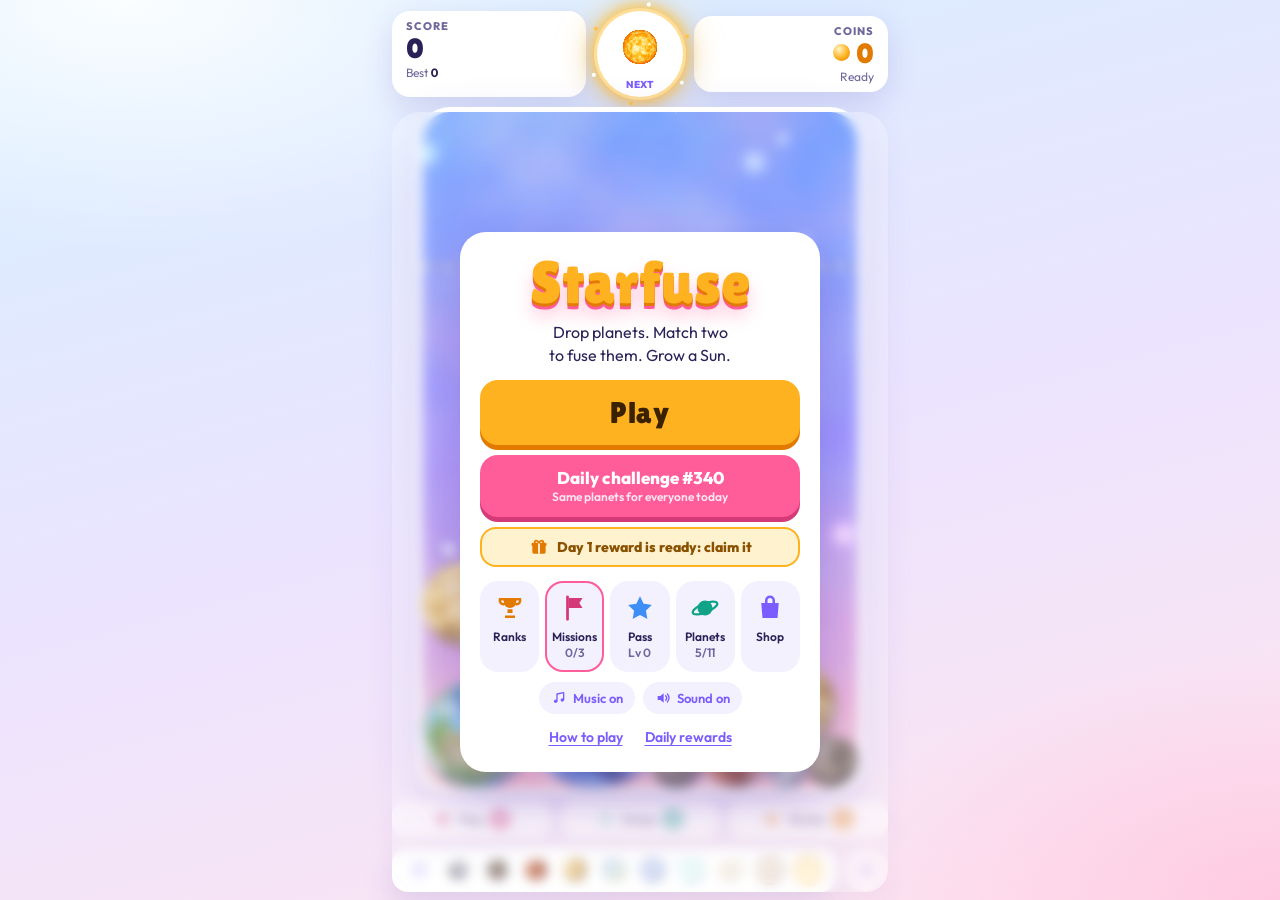
==== index.html @ be809d03 "Live: Pop lets you pick the planet to pop Tapping Pop stops time: the jar dims, Saturn, Jupiter and " ====
<!doctype html>
<html lang="en">
<head>
  <meta charset="utf-8">
  <script>
    // If a game file fails to load (for example an old saved page after an update), reload once to
    // fetch the current version. If it still fails, say so instead of leaving a dead Play button.
    addEventListener('error', function (e) {
      var t = e.target;
      if (!t || t.tagName !== 'SCRIPT') return;
      var retried = false;
      try { retried = sessionStorage.getItem('sf-retry') === '1'; sessionStorage.setItem('sf-retry', '1'); } catch (err) { retried = true; }
      if (!retried) { location.reload(); return; }
      var show = function () {
        var el = document.getElementById('toast');
        if (el) { el.textContent = 'The game couldn’t load. Check your connection, then refresh the page.'; el.hidden = false; }
      };
      if (document.readyState === 'loading') document.addEventListener('DOMContentLoaded', show); else show();
    }, true);
  </script>
  <meta name="viewport" content="width=device-width, initial-scale=1, viewport-fit=cover, user-scalable=no">
  <title>Starfuse</title>
  <meta name="claude:viewport-fit-sides" content="cover">
  <meta name="description" content="Drop planets, fuse matching ones, and grow a Sun.">
  <meta name="theme-color" content="#dff0ff">
  <meta property="og:type" content="website">
  <meta property="og:title" content="Starfuse">
  <meta property="og:description" content="Drop planets, fuse matching ones, and grow a Sun. Free to play in your browser.">
  <meta property="og:url" content="https://rragoo.github.io/starfuse/">
  <meta property="og:image" content="https://rragoo.github.io/starfuse/og.png">
  <meta property="og:image:width" content="1200">
  <meta property="og:image:height" content="630">
  <meta name="twitter:card" content="summary_large_image">
  <link rel="icon" href="./favicon.svg" type="image/svg+xml">
  <link rel="manifest" href="./manifest.webmanifest">
  <link rel="apple-touch-icon" href="./icon-192.png">
  <meta name="apple-mobile-web-app-capable" content="yes">
  <meta name="apple-mobile-web-app-title" content="Starfuse">
  <link rel="preconnect" href="https://fonts.googleapis.com">
  <link rel="preconnect" href="https://fonts.gstatic.com" crossorigin>
  <link rel="stylesheet" href="https://fonts.googleapis.com/css2?family=Lilita+One&family=Outfit:wght@400;600;800&display=swap">
  <script type="module" crossorigin src="./assets/index-FbhuoWKf.js"></script>
  <link rel="modulepreload" crossorigin href="./assets/payments-X_ny0hfd.js">
  <link rel="stylesheet" crossorigin href="./assets/index-BJXUgpwp.css">
</head>
<body>
  <svg width="0" height="0" style="position:absolute" aria-hidden="true">
    <symbol id="i-trophy" viewBox="0 0 24 24"><path d="M7 4h10v3a5 5 0 0 1-10 0z" fill="currentColor"/><path d="M7 5H4a3 3 0 0 0 3 4M17 5h3a3 3 0 0 1-3 4" stroke="currentColor" stroke-width="2" fill="none" stroke-linecap="round"/><path d="M10 13h4v3h-4zM8 18h8v2H8z" fill="currentColor"/></symbol>
    <symbol id="i-gift" viewBox="0 0 24 24"><rect x="4" y="10" width="16" height="10" rx="2" fill="currentColor"/><rect x="3" y="7" width="18" height="4" rx="1.5" fill="currentColor"/><path d="M12 7v13" stroke="#fff" stroke-width="2"/><path d="M12 7c-1.5-3.5-6-3.5-5 0M12 7c1.5-3.5 6-3.5 5 0" stroke="currentColor" stroke-width="2" fill="none" stroke-linecap="round"/></symbol>
    <symbol id="i-star" viewBox="0 0 24 24"><path d="M12 2.6l2.9 6 6.6.9-4.8 4.6 1.2 6.6L12 17.5l-5.9 3.2 1.2-6.6-4.8-4.6 6.6-.9z" fill="currentColor"/></symbol>
    <symbol id="i-planet" viewBox="0 0 24 24"><circle cx="12" cy="12" r="6" fill="currentColor"/><ellipse cx="12" cy="12" rx="10.5" ry="3.6" transform="rotate(-22 12 12)" stroke="currentColor" stroke-width="1.8" fill="none"/></symbol>
    <symbol id="i-bag" viewBox="0 0 24 24"><path d="M5 8h14l-1 12H6z" fill="currentColor"/><path d="M9 8V6a3 3 0 0 1 6 0v2" stroke="currentColor" stroke-width="2" fill="none"/></symbol>
    <symbol id="i-flag" viewBox="0 0 24 24"><path d="M6 3v18" stroke="currentColor" stroke-width="2.2" stroke-linecap="round"/><path d="M7 4h11l-2.5 4L18 12H7z" fill="currentColor"/></symbol>
    <symbol id="i-note" viewBox="0 0 24 24"><path d="M9 17V6l10-2v11" stroke="currentColor" stroke-width="2" fill="none" stroke-linejoin="round"/><circle cx="7" cy="17" r="2.6" fill="currentColor"/><circle cx="17" cy="15" r="2.6" fill="currentColor"/></symbol>
    <symbol id="i-sound" viewBox="0 0 24 24"><path d="M4 9h4l5-4v14l-5-4H4z" fill="currentColor"/><path d="M16 8.5a5 5 0 0 1 0 7M18.5 6a8.5 8.5 0 0 1 0 12" stroke="currentColor" stroke-width="2" fill="none" stroke-linecap="round"/></symbol>
    <symbol id="i-pop" viewBox="0 0 24 24"><path d="M12 2l1.8 5.2L19 5l-2.2 5.2L22 12l-5.2 1.8L19 19l-5.2-2.2L12 22l-1.8-5.2L5 19l2.2-5.2L2 12l5.2-1.8L5 5l5.2 2.2z" fill="currentColor"/></symbol>
    <symbol id="i-swap" viewBox="0 0 24 24"><path d="M4 8h13l-3.5-3.5M20 16H7l3.5 3.5" stroke="currentColor" stroke-width="2.4" fill="none" stroke-linecap="round" stroke-linejoin="round"/></symbol>
    <symbol id="i-shake" viewBox="0 0 24 24"><path d="M7 6h10l-1 14H8z" fill="currentColor"/><path d="M3 9l-1 3 1 3M21 9l1 3-1 3" stroke="currentColor" stroke-width="2" fill="none" stroke-linecap="round" stroke-linejoin="round"/></symbol>
    <symbol id="i-share" viewBox="0 0 24 24"><path d="M12 3v12M7.5 7.5 12 3l4.5 4.5M5 12v6.5A2.5 2.5 0 0 0 7.5 21h9a2.5 2.5 0 0 0 2.5-2.5V12" fill="none" stroke="currentColor" stroke-width="2.4" stroke-linecap="round" stroke-linejoin="round"/></symbol>
    <symbol id="i-pause" viewBox="0 0 24 24"><rect x="6" y="5" width="4" height="14" rx="1.5" fill="currentColor"/><rect x="14" y="5" width="4" height="14" rx="1.5" fill="currentColor"/></symbol>
  </svg>

  <div class="app">
    <header class="hud">
      <div class="chip">
        <span class="label">Score</span>
        <span id="score" class="big">0</span>
        <span class="sub"><span id="bestLbl">Best</span> <b id="best">0</b></span>
        <div class="bestbar" id="bestBar" aria-hidden="true"><i id="bestFill"></i></div>
      </div>
      <div class="bubble" id="nextBubble">
        <canvas id="nextCv" width="120" height="120"></canvas>
        <span class="label" id="nextName">Next</span>
      </div>
      <div class="chip right">
        <span class="label">Coins</span>
        <span id="coins" class="big coin">0</span>
        <span class="sub" id="modeLbl">Ready</span>
      </div>
    </header>

    <!-- The jar and the dock below it. Menus cover both, so a card gets the whole height under the HUD. -->
    <div class="field" id="field">
      <main class="stage" id="stage">
        <!-- The jar in layers: the still sky, the combo glow, and the canvas with everything that moves. -->
        <div class="jar" id="jar">
          <canvas id="sky" aria-hidden="true"></canvas>
          <div class="jarglow" id="jarGlow" aria-hidden="true"></div>
          <canvas id="game" aria-label="Starfuse game board"></canvas>
        </div>
      </main>

      <!-- The "New planet!" card covers this dock (power-ups and chain), never the jar where you aim. -->
      <div class="dock">
        <div class="discovery" id="discovery" hidden>
          <canvas id="discCv" width="112" height="112"></canvas>
          <div>
            <span class="label" id="discLabel">New planet!</span>
            <strong id="discName"></strong>
            <span id="discFact"></span>
          </div>
        </div>
        <div class="powerbar" id="powerbar">
          <button class="pw" id="pw-pop" data-action="power" data-arg="pop"><svg><use href="#i-pop"/></svg><span>Pop</span><b class="cnt" id="cnt-pop">0</b></button>
          <button class="pw" id="pw-swap" data-action="power" data-arg="swap"><svg><use href="#i-swap"/></svg><span>Swap</span><b class="cnt" id="cnt-swap">0</b></button>
          <button class="pw" id="pw-shake" data-action="power" data-arg="shake"><svg><use href="#i-shake"/></svg><span>Shake</span><b class="cnt" id="cnt-shake">0</b></button>
        </div>

        <footer class="chainbar">
          <div class="chainwrap"><canvas id="chainCv" aria-label="Planet evolution chain"></canvas></div>
          <button class="icon" id="pauseBtn" data-action="pause" aria-label="Pause"><svg width="18" height="18"><use href="#i-pause"/></svg></button>
        </footer>
      </div>

      <section class="ov" id="menu">
        <div class="card">
          <h1 class="logo">Starfuse</h1>
          <p class="tag">Drop planets. Match two to fuse them. Grow a Sun.</p>
          <button class="btn sun huge" id="playBtn" data-action="play">Play</button>
          <button class="btn pink" id="dailyBtn" data-action="daily">
            <span id="dailyMain">Daily challenge</span>
            <small id="dailySub">Same planets for everyone today</small>
          </button>
          <button class="strip gold" id="rewardStrip" data-action="rewards" hidden><svg><use href="#i-gift"/></svg><span id="rewardStripTxt">Your daily reward is ready</span></button>
          <button class="strip pink" id="vsStrip" data-action="acceptChallenge" hidden><svg><use href="#i-trophy"/></svg><span id="vsStripTxt"></span></button>
          <div class="tiles">
            <button class="tile t-gold" id="boardBtn" data-action="leaderboard"><svg><use href="#i-trophy"/></svg><span>Ranks</span></button>
            <button class="tile t-pink" id="missionBtn" data-action="missions"><svg><use href="#i-flag"/></svg><span>Missions <b id="missionCount"></b></span></button>
            <button class="tile t-sky" id="passBtn" data-action="pass"><svg><use href="#i-star"/></svg><span>Pass <b id="passLvl"></b></span></button>
            <button class="tile t-mint" id="planetBtn" data-action="planetarium"><svg><use href="#i-planet"/></svg><span><span id="collName">Planets</span> <b id="discCount"></b></span></button>
            <button class="tile t-violet" id="shopBtn" data-action="shop"><svg><use href="#i-bag"/></svg><span>Shop</span></button>
          </div>
          <div class="toggles">
            <button class="toggle" data-action="music" aria-pressed="true"><svg width="16" height="16"><use href="#i-note"/></svg><span>Music on</span></button>
            <button class="toggle" data-action="mute" aria-pressed="true"><svg width="16" height="16"><use href="#i-sound"/></svg><span>Sound on</span></button>
          </div>
          <div class="row">
            <button class="link" id="howBtn" data-action="howto">How to play</button>
            <button class="link" id="rewardLink" data-action="rewards">Daily rewards</button>
            <button class="link" id="installBtn" data-action="install" hidden>Install app</button>
            <button class="link" id="fullBtn" data-action="fullscreen" hidden>Full screen</button>
          </div>
        </div>
      </section>

      <section class="ov" id="pause" hidden>
        <div class="card">
          <h2>Paused</h2>
          <button class="btn sun" id="resumeBtn" data-action="resume">Resume</button>
          <button class="btn ghost" id="pauseHowBtn" data-action="howto">How to play</button>
          <div class="toggles">
            <button class="toggle" data-action="music" aria-pressed="true"><svg width="16" height="16"><use href="#i-note"/></svg><span>Music on</span></button>
            <button class="toggle" data-action="mute" aria-pressed="true"><svg width="16" height="16"><use href="#i-sound"/></svg><span>Sound on</span></button>
          </div>
          <button class="btn ghost" id="quitBtn" data-action="quit">Quit to menu</button>
        </div>
      </section>

      <section class="ov" id="howto" hidden>
        <div class="card">
          <h2>How to play</h2>
          <ol class="steps">
            <li><canvas id="howDrop" width="96" height="96"></canvas><div><strong>Tap to drop</strong><span>Aim left or right, then let go. You can aim from below the jar too.</span></div></li>
            <li><canvas id="howFuse" width="96" height="96"></canvas><div><strong>Match two to fuse</strong><span>Two of the same planet become the next one up. Chain them for combos.</span></div></li>
            <li><span class="line-icon" aria-hidden="true"></span><div><strong>Watch the danger line</strong><span>If a planet stays above it for 3 seconds, the run ends.</span></div></li>
          </ol>
          <button class="btn sun" id="howDone" data-action="howtoDone">Got it</button>
          <p class="fine">Starfuse counts plays anonymously (no names or ids) to make the game better.</p>
        </div>
      </section>

      <section class="ov" id="over" hidden>
        <div class="card">
          <h2 id="overTitle">Jar full!</h2>
          <p class="note" id="overWhy">A planet stayed above the danger line for 3 seconds.</p>
          <p class="nearmiss" id="nearMiss" hidden></p>
          <div class="final" id="finalScore">0</div>
          <span class="pill" id="newBest" hidden>New best!</span>
          <div class="stats">
            <div><span class="label">Biggest</span><b id="fBig">Moon</b></div>
            <div><span class="label">Combo</span><b id="fCombo">x1</b></div>
            <div><span class="label">Coins</span><b id="fCoins">+0</b></div>
          </div>
          <p class="note passline" id="passLine" hidden></p>
          <div class="rankbox" id="rankBox" hidden>
            <p id="rankText"></p>
            <form class="nameform" id="nameFormOver" hidden>
              <input id="nameOver" maxlength="32" placeholder="Your name" autocomplete="nickname" aria-label="Your name for the leaderboard">
              <button class="btn sun small" type="submit">Post score</button>
            </form>
          </div>
          <div class="trialbox" id="trialBox" hidden>
            <p id="trialText"></p>
            <button class="btn sun small" id="trialBuy" data-action="buySkin"></button>
          </div>
          <button class="btn mint" id="contBtn" data-action="continue">Keep going <small id="contSub">watch a short ad</small></button>
          <!-- Stays in view while the rest of the card scrolls on short phones. -->
          <div class="overbar">
            <button class="btn sun" id="againBtn" data-action="again">Play again</button>
            <button class="btn pink" id="shareBtn" data-action="share" aria-label="Share a picture of your jar and a link to beat your score">
              <img id="shareThumb" alt="" hidden><svg aria-hidden="true"><use href="#i-share"/></svg>Share
            </button>
          </div>
          <div class="row">
            <button class="btn ghost small" id="dblBtn" data-action="double">2× coins (ad)</button>
            <button class="btn ghost small" id="overBoardBtn" data-action="leaderboard" hidden>Ranks</button>
            <button class="btn ghost small" id="menuBtn" data-action="menu">Menu</button>
          </div>
        </div>
      </section>

      <section class="ov" id="getpower" hidden>
        <div class="card">
          <div class="pwicon" id="gpIconBox"><svg><use id="gpIcon" href="#i-pop"/></svg></div>
          <h2 id="gpName">Pop</h2>
          <p class="note" id="gpDesc"></p>
          <button class="btn mint" id="gpAd" data-action="powerAd">1 free a day <small id="gpAdSub">watch a short ad</small></button>
          <button class="btn sun" id="gpBuy" data-action="powerBuy">Buy for 0 coins</button>
          <p class="note" id="gpHave"></p>
          <button class="btn pink" id="gpStore" data-action="powerStore" hidden></button>
          <button class="btn ghost" id="gpCancel" data-action="powerCancel">Not now</button>
        </div>
      </section>

      <section class="ov" id="leaderboard" hidden>
        <div class="card tall">
          <h2>Today’s ranks</h2>
          <p class="note" id="boardNote"></p>
          <ol class="board" id="boardList"></ol>
          <p class="myname" id="myName" hidden>Playing as <b id="myNameText"></b><button type="button" class="textbtn" data-action="editName">Change</button></p>
          <form class="nameform" id="nameFormBoard" hidden>
            <input id="nameBoard" maxlength="32" placeholder="Pick a name for the ranks" autocomplete="nickname" aria-label="Your name for the leaderboard">
            <button class="btn sun small" type="submit">Save</button>
          </form>
          <button class="btn pink" id="boardPlayBtn" data-action="daily">Play today’s challenge</button>
          <button class="btn ghost" id="boardBack" data-action="back">Back</button>
        </div>
      </section>

      <section class="ov" id="missions" hidden>
        <div class="card">
          <h2>Missions</h2>
          <div class="tabs" id="missionTabs" role="tablist" aria-label="Missions"></div>
          <p class="note" id="missionNote">New missions every day.</p>
          <ul class="missions" id="missionList"></ul>
          <ul class="missions" id="achList" hidden></ul>
          <button class="btn pink" id="missionPlay" data-action="play">Play</button>
          <button class="btn ghost" id="missionBack" data-action="back">Back</button>
        </div>
      </section>

      <section class="ov" id="shop" hidden>
        <div class="card tall">
          <h2>Shop</h2>
          <div class="tabs" id="shopTabs" role="tablist" aria-label="Shop sections"></div>
          <p class="note" id="shopNote"></p>
          <div class="list" id="skinList"></div>
          <div class="list" id="powerList"></div>
          <div class="list" id="productList"></div>
          <button class="btn ghost" id="shopBack" data-action="back">Back</button>
        </div>
      </section>

      <section class="ov" id="pass" hidden>
        <div class="card tall">
          <h2>Star Pass</h2>
          <p class="note" id="passSeason"></p>
          <div class="passbar" role="progressbar" id="passBar"><i id="passFill"></i></div>
          <p class="note" id="passXp"></p>
          <button class="btn sun" id="passClaim" data-action="claimPass" data-arg="all" hidden></button>
          <button class="btn pink" id="passBuy" data-action="buyProduct" data-arg="star_pass" hidden></button>
          <div class="passhead" aria-hidden="true"><span>Level</span><span>Free</span><span>Premium</span></div>
          <ol class="passlist" id="passList"></ol>
          <button class="btn ghost" id="passBack" data-action="back">Back</button>
        </div>
      </section>

      <section class="ov" id="starter" hidden>
        <div class="card">
          <h2>Starter bundle</h2>
          <p class="note">A one-time deal for new players. It stays in the shop if you’d rather wait.</p>
          <ul class="bundle" id="starterList"></ul>
          <button class="btn pink" id="starterBuy" data-action="buyProduct" data-arg="starter"></button>
          <button class="btn ghost" id="starterNo" data-action="back">No thanks</button>
        </div>
      </section>

      <section class="ov" id="planetarium" hidden>
        <div class="card tall">
          <h2 id="collTitle">Collection</h2>
          <div class="tabs" id="collTabs" role="tablist" aria-label="Themes"></div>
          <p class="note" id="planetProgress"></p>
          <div class="grid" id="planetGrid"></div>
          <button class="btn ghost" id="planetBack" data-action="back">Back</button>
        </div>
      </section>

      <section class="ov" id="reward" hidden>
        <div class="card">
          <h2>Daily reward</h2>
          <p class="note" id="rewardNote"></p>
          <ol class="cal" id="calList"></ol>
          <button class="btn sun" id="rewardClaim" data-action="claimReward">Claim</button>
          <button class="btn ghost" id="rewardBack" data-action="back">Later</button>
        </div>
      </section>

      <section class="ov" id="challenge" hidden>
        <div class="card">
          <span class="pill vs">Challenge</span>
          <h2 id="vsTitle">A friend challenges you!</h2>
          <div class="final" id="vsScore">0</div>
          <p class="note">That’s the score to beat. You get the same planets in the same order.</p>
          <button class="btn pink" id="vsAccept" data-action="acceptChallenge">Accept challenge</button>
          <button class="btn ghost" id="vsLater" data-action="back">Not now</button>
        </div>
      </section>

      <section class="ov ad" id="adOverlay" hidden>
        <div class="card">
          <span class="label">Bonus</span>
          <div class="count" id="adCount">3</div>
          <p class="note">Ads aren’t live yet, so this one is on us.</p>
        </div>
      </section>
    </div>
  </div>
  <canvas id="fx" aria-hidden="true"></canvas>
  <div class="toast" id="toast" role="status" hidden></div>
</body>
</html>
---- assets/index-BJXUgpwp.css ----
:root{color-scheme:light;--ink: #2a2257;--dim: #6d679c;--card: #ffffff;--line: #e7e3f6;--soft: #f4f1ff;--sun: #ffb21f;--sun-deep: #e27a00;--pink: #ff5c9a;--pink-deep: #d43a77;--mint: #22d3b0;--mint-deep: #11a387;--violet: #7b5cff;--display: "Lilita One", "Arial Rounded MT Bold", system-ui, sans-serif;--body: "Outfit", system-ui, -apple-system, "Segoe UI", sans-serif;--shadow: 0 10px 30px rgba(80, 60, 170, .16)}*{box-sizing:border-box}[hidden]{display:none!important}html,body{height:100%;margin:0}body{background:radial-gradient(60% 40% at 10% 0%,rgba(255,255,255,.9),transparent 70%),radial-gradient(50% 40% at 100% 100%,rgba(255,196,222,.8),transparent 70%),linear-gradient(165deg,#d6efff,#ebe4ff,#ffe4ef) fixed;background-color:#ebe4ff;color:var(--ink);font-family:var(--body);overflow:hidden;touch-action:none;user-select:none;-webkit-user-select:none;-webkit-tap-highlight-color:transparent}.app{--gap: 8px;--padx: max(12px, env(safe-area-inset-left, 0px), env(safe-area-inset-right, 0px));position:relative;height:100%;max-width:520px;margin:0 auto;display:flex;flex-direction:column;justify-content:center;gap:var(--gap);padding:max(8px,env(safe-area-inset-top,0px)) var(--padx) max(8px,env(safe-area-inset-bottom,0px))}.label{font-size:11px;font-weight:800;text-transform:uppercase;letter-spacing:.1em;color:var(--dim)}.note{margin:0;max-width:32ch;font-size:14px;line-height:1.45;color:var(--dim);text-wrap:balance}.hud{display:grid;grid-template-columns:1fr auto 1fr;align-items:center;gap:8px}.chip{display:flex;flex-direction:column;gap:1px;min-width:0;padding:7px 12px;border-radius:16px;background:var(--card);box-shadow:var(--shadow)}.chip.right{align-items:flex-end;text-align:right}.big{font-family:var(--display);font-size:24px;line-height:1.05;font-variant-numeric:tabular-nums}.coin{color:var(--sun-deep)}.coin:before{content:"";display:inline-block;width:.6em;height:.6em;margin-right:.22em;vertical-align:.06em;border-radius:50%;background:radial-gradient(circle at 35% 30%,#fff4c4,var(--sun) 55%,var(--sun-deep))}.sub{font-size:11px;color:var(--dim);white-space:nowrap;overflow:hidden;text-overflow:ellipsis;max-width:100%}.sub b{color:var(--ink);font-variant-numeric:tabular-nums}.bubble{--glow: 217, 210, 255;position:relative;isolation:isolate;width:68px;height:68px;border-radius:50%;gap:1px;display:flex;flex-direction:column;align-items:center;justify-content:center;background:var(--card);box-shadow:var(--shadow),inset 0 0 0 3px rgba(var(--glow),.55)}.bubble:before,.bubble:after{content:"";position:absolute;border-radius:50%;pointer-events:none}.bubble:before{inset:0;z-index:-1;box-shadow:0 0 12px 3px rgba(var(--glow),.8),0 0 30px 8px rgba(var(--glow),.35);animation:halo 3.2s ease-in-out infinite alternate}.bubble:after{inset:-9px;background:radial-gradient(circle at 58% 5%,#fff 0 1.6px,transparent 2.6px),radial-gradient(circle at 93% 34%,rgb(var(--glow)) 0 1.3px,transparent 2.3px),radial-gradient(circle at 88% 76%,#fff 0 1.4px,transparent 2.4px),radial-gradient(circle at 42% 95%,rgb(var(--glow)) 0 1.2px,transparent 2.2px),radial-gradient(circle at 8% 69%,#fff 0 1.5px,transparent 2.5px),radial-gradient(circle at 10% 27%,rgb(var(--glow)) 0 1.3px,transparent 2.3px);animation:orbit 20s linear infinite,twinkle 2.4s ease-in-out infinite alternate}@keyframes halo{0%{opacity:.5}}@keyframes orbit{to{rotate:1turn}}@keyframes twinkle{0%{opacity:.35}}#nextCv{width:44px;height:44px}.bubble .label{font-size:9px;letter-spacing:.04em;color:var(--violet)}.bump{animation:bump .35s ease-out}@keyframes bump{40%{transform:scale(1.2)}}.field{position:relative;flex:0 1 auto;min-height:0;display:flex;flex-direction:column;gap:var(--gap)}.stage{flex:0 1 auto;height:calc((min(100vw,520px) - 2 * var(--padx)) * 1.55);min-height:0;min-width:0;position:relative}.jar{position:absolute;inset:0;margin:auto;border-radius:28px;overflow:hidden;isolation:isolate;box-shadow:0 0 0 5px #fff,0 18px 50px #5a3cc84d}.jar>*{position:absolute;inset:0;width:100%;height:100%;display:block;border-radius:inherit}#game{cursor:pointer}.jarglow{opacity:0;pointer-events:none;mix-blend-mode:screen;mix-blend-mode:plus-lighter;will-change:opacity}.ov{position:absolute;inset:0;z-index:3;container-type:size;border-radius:28px;display:flex;flex-direction:column;align-items:center;padding:12px;overflow-y:auto;overscroll-behavior:contain;background:#ffffff47;backdrop-filter:blur(6px);-webkit-backdrop-filter:blur(6px)}.card{width:100%;max-width:360px;display:flex;flex-direction:column;align-items:stretch;gap:10px;--pad: 20px;padding:22px var(--pad);border-radius:26px;background:var(--card);box-shadow:0 20px 50px #3c289640;text-align:center;animation:pop .28s cubic-bezier(.2,1.3,.4,1)}.ov>.card{margin-block:auto}.card>*{margin:0}@keyframes pop{0%{transform:scale(.92);opacity:0}}.logo{font-family:var(--display);font-weight:400;font-size:clamp(44px,13vw,60px);line-height:.95;color:var(--sun);-webkit-text-stroke:0;text-shadow:0 3px 0 var(--sun-deep),0 6px 0 var(--pink),0 12px 18px rgba(255,92,154,.35)}.tag{font-size:16px;line-height:1.4;text-wrap:balance;color:var(--ink);margin-bottom:4px}h2{font-family:var(--display);font-weight:400;font-size:32px;line-height:1.05;text-wrap:balance}.final{font-family:var(--display);font-size:56px;line-height:1;color:var(--violet);font-variant-numeric:tabular-nums}.pill{align-self:center;padding:5px 12px;border-radius:999px;background:var(--mint);color:#fff;font-weight:800;font-size:12px;letter-spacing:.08em;text-transform:uppercase}.stats{display:grid;grid-template-columns:repeat(3,1fr);gap:6px}.stats div{display:flex;flex-direction:column;gap:2px;padding:8px 4px;border-radius:14px;background:var(--soft)}.stats b{font-size:15px;font-variant-numeric:tabular-nums}.row{display:flex;gap:6px;flex-wrap:wrap;justify-content:center}.overbar{position:sticky;bottom:-12px;z-index:1;display:grid;grid-template-columns:1fr 1fr;gap:8px;margin-inline:calc(-1 * var(--pad));padding:8px var(--pad) 14px;background:var(--card);border-radius:0 0 26px 26px}.overbar:before{content:"";position:absolute;inset:-10px 0 auto;height:10px;background:linear-gradient(transparent,var(--card));pointer-events:none}.overbar .btn{padding-inline:10px;white-space:nowrap}#shareBtn{flex-direction:row;justify-content:center;gap:6px}#shareBtn svg{width:20px;height:20px}#shareThumb{width:22px;height:28px;margin-block:-6px;border-radius:5px;object-fit:cover;box-shadow:0 0 0 2px #fff}.btn{--c: var(--sun);--d: var(--sun-deep);--t: #3a2100;display:flex;flex-direction:column;align-items:center;gap:2px;font:800 17px/1.1 var(--body);padding:14px 18px;border:0;border-radius:18px;background:var(--c);color:var(--t);box-shadow:0 5px 0 var(--d);cursor:pointer}.btn:hover{filter:brightness(1.04)}.btn.huge{font-family:var(--display);font-weight:400;font-size:30px;padding:16px;letter-spacing:.02em}.btn.pink{--c: var(--pink);--d: var(--pink-deep);--t: #fff}.btn.mint{--c: var(--mint);--d: var(--mint-deep);--t: #fff}.btn.ghost{background:var(--soft);color:var(--ink);box-shadow:none;font-weight:600}.btn.small{font-size:13px;padding:10px 12px;border-radius:14px}.btn small{font-size:12px;font-weight:600;opacity:.85}.btn:disabled{opacity:.4;cursor:default;transform:none;box-shadow:none}button:focus-visible,input:focus-visible{outline:3px solid var(--violet);outline-offset:3px}.tiles{display:grid;grid-template-columns:repeat(5,1fr);gap:6px;margin-top:4px}.tile{--c: var(--sun);display:flex;flex-direction:column;align-items:center;gap:6px;padding:12px 4px;border:0;border-radius:18px;background:var(--soft);color:var(--ink);font:600 12px var(--body);cursor:pointer}.tile span{display:flex;flex-direction:column;align-items:center;gap:1px}.tile{min-width:0}.tile svg{width:30px;height:30px;color:var(--c)}.tile b{color:var(--dim);font-weight:600}.t-gold{--c: var(--sun-deep)}.t-mint{--c: var(--mint-deep)}.t-violet{--c: var(--violet)}.t-pink{--c: var(--pink-deep)}.t-sky{--c: #3e8ef7}.tile.ready{box-shadow:inset 0 0 0 2px var(--pink)}.link{align-self:center;border:0;background:none;padding:4px 8px;font:600 14px var(--body);color:var(--violet);text-decoration:underline;text-underline-offset:3px;cursor:pointer}:where(button,[data-action]){--spring: cubic-bezier(.3, 1.7, .5, 1);transition:translate .2s var(--spring),scale .2s var(--spring),filter .15s,background-color .15s,box-shadow .15s,opacity .2s}:where(button,[data-action]).pressed{scale:.95;filter:brightness(.95);transition-duration:.05s}.btn.pressed{scale:none;translate:0 4px;box-shadow:0 1px 0 var(--d)}.btn.ghost.pressed{scale:.97;translate:0 1px;box-shadow:none}.tile.pressed,.tab.pressed{scale:.92}.pw.pressed,.strip.pressed{scale:.95;translate:0 2px}.icon.pressed{scale:.86}.link.pressed{scale:none;filter:none;opacity:.55}.steps{list-style:none;padding:0;display:flex;flex-direction:column;gap:8px;text-align:left}.steps li{display:grid;grid-template-columns:48px 1fr;gap:12px;align-items:center;padding:10px 12px;border-radius:16px;background:var(--soft)}.steps canvas{width:48px;height:48px}.steps strong{display:block;font-size:15px}.steps span{font-size:13px;line-height:1.35;color:var(--dim)}.fine{font-size:11px;line-height:1.4;color:var(--dim)}.line-icon{width:48px;height:48px;border-radius:14px;background:linear-gradient(180deg,#3f7cff 0 44%,#ff2d6f 44% 56%,#8d6cff 56%)}.missions{list-style:none;padding:0;display:flex;flex-direction:column;gap:8px;text-align:left}.missions li{display:grid;grid-template-columns:30px 1fr auto;gap:10px;align-items:center;padding:12px;border-radius:16px;background:var(--soft)}.missions .chk{width:26px;height:26px;border-radius:50%;display:grid;place-items:center;background:#fff;box-shadow:inset 0 0 0 2px var(--line);color:#fff;font-weight:800;font-size:14px}.missions li.done .chk{background:var(--mint);box-shadow:none}.missions .txt{display:flex;flex-direction:column;gap:6px;min-width:0}.missions .txt strong{font-size:14px}.missions .bar{height:8px;border-radius:99px;background:#fff;overflow:hidden}.missions .bar i{display:block;height:100%;border-radius:99px;background:linear-gradient(90deg,var(--pink),var(--sun))}.missions .rw{font-family:var(--display);font-size:16px;color:var(--sun-deep);white-space:nowrap;font-variant-numeric:tabular-nums}.missions .ds{font-size:12px;color:var(--dim)}.board .badge{color:var(--sun-deep)}.passbar{height:12px;border-radius:999px;background:var(--soft);overflow:hidden}.passbar i{display:block;height:100%;border-radius:999px;background:linear-gradient(90deg,var(--sun),var(--pink))}.passhead,.passlist li{display:grid;grid-template-columns:34px 1fr 1fr;gap:6px;align-items:center}.passhead{font-size:12px;font-weight:700;color:var(--dim);text-align:center}.passlist{list-style:none;margin:0;padding:0;display:flex;flex-direction:column;gap:5px}.passlist b{text-align:center;color:var(--dim);font-variant-numeric:tabular-nums}.passlist li.reached b{color:var(--ink)}.passlist .pr{padding:8px 6px;border:0;border-radius:12px;background:var(--soft);color:var(--ink);font:700 12px var(--body);text-align:center}.passlist .pr.prem{background:#fff3d6}.passlist .pr.locked{color:var(--dim);font-weight:600}.passlist .pr.got{color:var(--mint-deep)}.passlist button.pr.open{cursor:pointer;background:var(--sun);box-shadow:0 3px 0 var(--sun-deep)}.passline{margin-top:-4px;color:var(--violet);font-weight:700}.bundle{list-style:none;margin:0;padding:0;display:flex;flex-direction:column;gap:6px;text-align:left}.bundle li{display:flex;align-items:center;gap:12px;padding:8px 12px;border-radius:14px;background:var(--soft);font-weight:700}.bundle .pwicon.small{width:44px;height:32px}.bundle .coin:before{width:22px;height:22px;margin:0}.bundle .coin{display:grid;place-items:center}.missions li.done .rw{color:var(--mint-deep)}.board{list-style:none;padding:0;display:flex;flex-direction:column;gap:6px;text-align:left}.board li{display:grid;grid-template-columns:32px 1fr 28px auto;align-items:center;gap:10px;padding:8px 12px;border-radius:14px;background:var(--soft)}.board li.me{background:#fff3d6;box-shadow:inset 0 0 0 2px var(--sun)}.board .rk{width:28px;height:28px;border-radius:50%;display:grid;place-items:center;font:800 13px var(--body);background:#fff;color:var(--dim);font-variant-numeric:tabular-nums}.board li:nth-child(1) .rk{background:#ffd34d;color:#6b4300}.board li:nth-child(2) .rk{background:#dfe3ee;color:#44506b}.board li:nth-child(3) .rk{background:#f3be94;color:#6b3510}.board .nm{font-weight:600;overflow:hidden;text-overflow:ellipsis;white-space:nowrap}.board canvas{width:28px;height:28px}.board .sc{font-family:var(--display);font-size:18px;color:var(--violet);font-variant-numeric:tabular-nums}.board .empty{display:block;text-align:center;color:var(--dim);background:none}.rankbox{display:flex;flex-direction:column;gap:8px;padding:12px;border-radius:16px;background:#fff3d6}.rankbox p{margin:0;font-weight:600}.myname{margin:0;display:flex;align-items:baseline;justify-content:center;gap:6px;flex-wrap:wrap;color:var(--dim);font-weight:600}.myname b{color:var(--ink);overflow-wrap:anywhere}.textbtn{padding:4px 6px;border:0;background:none;color:var(--violet);font:700 14px var(--body);text-decoration:underline;text-underline-offset:3px;cursor:pointer}.nameform{display:flex;gap:8px}.nameform input{flex:1;min-width:0;padding:10px 12px;border-radius:12px;border:2px solid var(--line);background:#fff;color:var(--ink);font:600 15px var(--body);user-select:text;-webkit-user-select:text}.list{display:flex;flex-direction:column;gap:8px}.item{display:grid;grid-template-columns:72px 1fr auto;align-items:center;gap:10px;padding:10px 12px;border-radius:16px;background:var(--soft);text-align:left}.item canvas{width:72px;height:36px}.item .nm{font-weight:800}.item .ds{font-size:12px;color:var(--dim)}.item .price{font-family:var(--display);font-size:18px;color:var(--sun-deep);text-align:center}.grid{display:grid;grid-template-columns:repeat(3,1fr);gap:8px}.cell{display:flex;flex-direction:column;align-items:center;gap:4px;padding:10px 6px;border-radius:16px;background:var(--soft)}.cell canvas{width:54px;height:54px}.cell .nm{font-size:13px;font-weight:800}.cell .ds{font-size:11px;line-height:1.3;color:var(--dim);text-wrap:balance}.cell.locked .nm{color:var(--dim)}.dock{position:relative;display:flex;flex-direction:column;gap:6px}.discovery{position:absolute;z-index:2;inset:auto 0 0;min-height:100%;display:grid;grid-template-columns:56px 1fr;gap:12px;align-items:center;padding:10px 14px;border-radius:20px;background:#fff;box-shadow:0 0 0 3px var(--sun),0 14px 30px #3c28964d;cursor:pointer;animation:drop-in .45s cubic-bezier(.2,1.4,.4,1)}.discovery canvas{width:52px;height:52px}.discovery div{display:flex;flex-direction:column;gap:2px;text-align:left}.discovery .label{color:var(--pink)}.discovery strong{font-family:var(--display);font-weight:400;font-size:20px;line-height:1.1}.discovery span:last-child{font-size:12px;line-height:1.35;color:var(--dim)}@keyframes drop-in{0%{transform:translateY(24px);opacity:0}}.ad{z-index:3;background:#2a22578c}.ad .count{font-family:var(--display);font-size:72px;line-height:1;color:var(--pink)}.chainbar{display:flex;align-items:center;gap:8px}.chainwrap{flex:1;min-width:0;height:38px;padding:3px 8px;border-radius:16px;background:#fff;box-shadow:var(--shadow)}#chainCv{display:block;width:100%;height:100%}.icon{width:40px;height:40px;flex:none;display:grid;place-items:center;border-radius:50%;border:0;background:#fff;color:var(--violet);box-shadow:var(--shadow);cursor:pointer}.icon:disabled{opacity:.4;cursor:default}.toggles{display:flex;gap:8px;justify-content:center}.toggle{display:inline-flex;align-items:center;gap:6px;padding:8px 12px;border:0;border-radius:999px;background:var(--soft);color:var(--violet);font:600 13px var(--body);cursor:pointer}.toggle[aria-pressed=false]{color:var(--dim);text-decoration:line-through;opacity:.75}@media(orientation:landscape)and (max-height:560px){.app{max-width:900px;display:grid;grid-template-columns:minmax(200px,260px) 1fr;grid-template-rows:1fr auto auto;column-gap:16px;row-gap:8px}.field{display:contents}.hud{grid-column:1;grid-row:1;grid-template-columns:1fr 1fr;align-content:center}.hud .bubble{grid-column:1 / -1;grid-row:1;justify-self:center}.dock{grid-column:1;grid-row:2 / span 2;gap:8px}.stage{grid-column:2;grid-row:1 / span 3;height:auto}.powerbar{grid-template-columns:repeat(3,minmax(0,1fr));gap:6px}.pw{padding:6px;gap:4px;min-width:0}}.toast{position:fixed;left:50%;bottom:calc(24px + env(safe-area-inset-bottom,0px));transform:translate(-50%);max-width:min(90vw,420px);z-index:5;pointer-events:none;padding:12px 16px;border-radius:16px;background:var(--ink);color:#fff;font-size:14px;white-space:pre-line;box-shadow:0 10px 30px #2a225759}@media(prefers-reduced-motion:reduce){.discovery,.bump,.card,.bubble:before,.bubble:after{animation:none}:where(button,[data-action]){--spring: ease-out}}#fx{position:fixed;inset:0;width:100%;height:100%;pointer-events:none;z-index:4}.dangerglow{position:fixed;inset:0;pointer-events:none;z-index:4;opacity:0;will-change:opacity}.bestbar{height:5px;margin-top:3px;border-radius:99px;background:var(--soft);overflow:hidden}.bestbar i{display:block;width:0;height:100%;border-radius:99px;background:linear-gradient(90deg,var(--mint),var(--violet));transition:width .35s ease-out}.bestbar.beaten i{background:linear-gradient(90deg,var(--sun),var(--pink))}.big.bump,.bubble.bump{animation:bump .35s ease-out}.powerbar{display:grid;grid-template-columns:repeat(3,1fr);gap:8px}.pw{--c: var(--violet);display:flex;align-items:center;justify-content:center;gap:6px;padding:7px 10px;border:0;border-radius:16px;background:#fff;color:var(--ink);box-shadow:var(--shadow);font:800 13px var(--body);cursor:pointer}.pw svg{width:20px;height:20px;flex:none;color:var(--c)}.pw .cnt{min-width:22px;height:22px;padding:0 6px;border-radius:99px;display:grid;place-items:center;background:var(--c);color:#fff;font-size:12px;font-variant-numeric:tabular-nums}.pw .cnt.add{background:var(--mint)}.pw.off{opacity:.45}.pw.on{background:var(--c);color:#fff;box-shadow:0 0 0 3px #fff,0 0 18px var(--c)}.pw.on svg{color:#fff}.pw.on .cnt{background:#fff;color:var(--c)}#pw-pop{--c: var(--pink-deep)}#pw-swap{--c: var(--mint-deep)}#pw-shake{--c: var(--sun-deep)}.pwicon{--c: var(--violet);align-self:center;width:76px;height:76px;border-radius:24px;display:grid;place-items:center;background:var(--soft);color:var(--c)}.pwicon svg{width:42px;height:42px}.nearmiss{padding:9px 12px;border-radius:14px;background:#ffe9f1;color:var(--pink-deep);font-weight:800;font-size:14px;line-height:1.35;text-wrap:balance}#over:not([hidden]) .card>*{animation:rise .45s cubic-bezier(.2,1.2,.4,1) both}#over .card>:nth-child(2){animation-delay:.05s}#over .card>:nth-child(3){animation-delay:.1s}#over .card>:nth-child(4){animation-delay:.15s}#over .card>:nth-child(5){animation-delay:.2s}#over .card>:nth-child(6){animation-delay:.25s}#over .card>:nth-child(7){animation-delay:.3s}#over .card>:nth-child(8){animation-delay:.35s}#over .card>:nth-child(9){animation-delay:.4s}#over .card>:nth-child(10){animation-delay:.45s}@keyframes rise{0%{opacity:0;transform:translateY(16px)}}@media(max-width:360px){.pw span{display:none}}@media(prefers-reduced-motion:reduce){#over:not([hidden]) .card>*{animation:none}}.pwicon.small{width:72px;height:44px;border-radius:14px;align-self:auto}.pwicon.small svg{width:26px;height:26px}.strip{display:flex;align-items:center;justify-content:center;gap:8px;padding:10px 14px;border:0;border-radius:16px;font:800 14px var(--body);cursor:pointer;animation:pop .28s cubic-bezier(.2,1.3,.4,1)}.strip svg{width:20px;height:20px;flex:none}.strip.gold{background:#fff3cf;color:#8a5200;box-shadow:inset 0 0 0 2px var(--sun)}.strip.gold svg{color:var(--sun-deep)}.strip.pink{background:#ffe9f1;color:var(--pink-deep);box-shadow:inset 0 0 0 2px var(--pink)}.cal{list-style:none;padding:0;display:grid;grid-template-columns:repeat(4,1fr);gap:6px}.cal li{display:flex;flex-direction:column;align-items:center;gap:4px;padding:8px 2px;border-radius:14px;background:var(--soft)}.cal li.big{grid-column:span 2;background:#fff3cf}.cal li.today{box-shadow:inset 0 0 0 3px var(--sun);background:#fff8e1;animation:glowpulse 1.4s ease-in-out infinite}.cal li.done{opacity:.45}.cal li.done .day:after{content:" ✓";color:var(--mint-deep)}.cal .day{font-size:11px;font-weight:700;color:var(--dim)}.cal .prize{display:flex;align-items:center;gap:4px;font-weight:800;font-size:13px}.cal .prize svg{width:18px;height:18px;color:var(--c)}.coinico{width:14px;height:14px;border-radius:50%;background:radial-gradient(circle at 35% 35%,#fff2a8,#ffc21f 55%,#e08a00);box-shadow:inset 0 -1px #96500059}@keyframes glowpulse{50%{box-shadow:inset 0 0 0 3px var(--sun),0 0 14px #ffbe288c}}.tabs{display:flex;flex-wrap:wrap;justify-content:center;gap:5px}.tab{padding:6px 10px;border:0;border-radius:999px;background:var(--soft);color:var(--ink);font:700 12px var(--body);cursor:pointer;white-space:nowrap}.tab b{color:var(--dim);font-weight:700}.tab.on{background:var(--violet);color:#fff}.tab.on b{color:#fffc}.item .btns{display:flex;flex-direction:column;gap:6px}.item .btns .btn{white-space:nowrap;padding:8px 10px}.item.best{box-shadow:inset 0 0 0 2px var(--pink)}.trialbox{display:flex;flex-direction:column;gap:8px;padding:10px 12px;border-radius:16px;background:#f1ecff;font-weight:700;font-size:14px}.pill.vs{background:var(--pink)}.chip{display:grid;grid-template-columns:auto minmax(0,1fr);column-gap:8px;align-items:baseline;padding:6px 12px}.chip .label{grid-area:1 / 1}.chip .sub{grid-area:1 / 2;justify-self:end}.chip .big{grid-area:2 / 1 / 3 / 3}.chip .bestbar{grid-area:3 / 1 / 4 / 3}.chip.right{grid-template-columns:minmax(0,1fr) auto}.chip.right .label{grid-area:1 / 2}.chip.right .sub{grid-area:1 / 1;justify-self:start}.chip.right .big{justify-self:end}.bubble{width:60px;height:60px}#nextCv{width:38px;height:38px}.bestbar{height:4px}.dock{gap:5px}.pw{padding:6px 10px}.chainwrap{height:32px;padding:2px 8px}.icon{width:34px;height:34px}@container (max-height: 620px){.card{--pad: 16px;padding:16px;gap:8px}.logo{font-size:42px}.tag{font-size:14px}.btn{padding:11px 14px}.btn.huge{font-size:26px;padding:12px}.tile{padding:8px 4px;gap:4px}.tile svg{width:24px;height:24px}.steps li{padding:8px 10px}}@container (max-height: 500px){.card{--pad: 14px;padding:12px 14px;gap:6px}.logo{font-size:34px}.tag{font-size:13px;line-height:1.3;margin-bottom:0}h2{font-size:26px}.final{font-size:44px}.btn{padding:9px 12px;font-size:16px}.btn.huge{font-size:22px;padding:9px}.strip{padding:8px 12px}.tiles{margin-top:0;gap:4px}.tile{padding:5px 1px;gap:2px;font-size:11px}.tile svg{width:18px;height:18px}.toggle{padding:6px 10px}.link{padding:2px 8px}.steps li{grid-template-columns:40px 1fr;padding:6px 10px}.steps canvas,.line-icon{width:40px;height:40px}}@media(min-height:860px){.app{--gap: 12px}.dock{gap:10px}.pw{padding:8px 10px}.chainwrap{height:44px;padding:4px 8px}.icon{width:44px;height:44px}}@media(min-height:860px)and (min-width:600px){.chip{display:flex;padding:8px 14px;border-radius:18px}.big{font-size:28px}.sub{font-size:12px}.bestbar{height:5px}.bubble{width:92px;height:92px;gap:2px}#nextCv{width:58px;height:58px}.bubble .label{font-size:10px}}@media(max-height:700px)and (orientation:portrait){.dock{flex-direction:row;gap:6px}.powerbar{flex:1;min-width:0;grid-template-columns:repeat(3,minmax(0,1fr));gap:6px}.pw{padding:6px;gap:4px;min-width:0}.pw svg{width:18px;height:18px}.chainwrap{display:none}.icon{width:34px;height:34px}.discovery{padding:8px 12px;grid-template-columns:44px 1fr;gap:10px}.discovery canvas{width:44px;height:44px}}@media(orientation:portrait)and (max-width:599px){.app{justify-content:flex-start}.hud{--hudH: 58px;--hang: 12px;align-items:start}.chip{height:var(--hudH);align-content:center}.chip .label{line-height:14px}.chip .big{line-height:26px}.bubble{--size: calc(var(--hudH) + var(--gap) + var(--hang));position:relative;z-index:4;width:var(--size);height:var(--size);margin-bottom:calc(var(--hudH) - var(--size))}#nextCv{width:calc(var(--size) * .6);height:calc(var(--size) * .6)}.bubble .label{font-size:10px}}
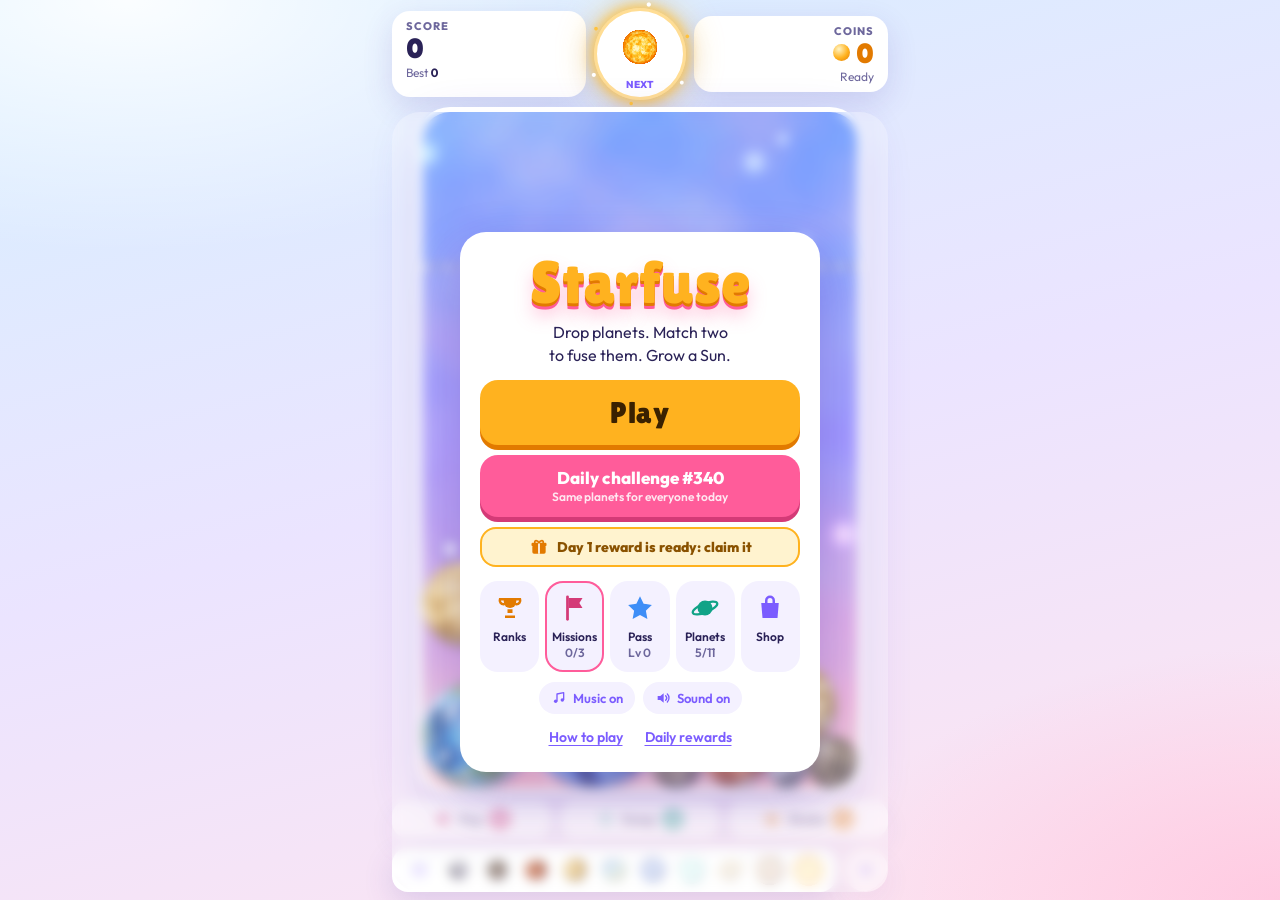
==== commit 25bb4fcb: "Live: aim strip under the jar, Pop tap-then-confirm, buttons act on lift On phones held upright, a s" ====
--- a/index.html
+++ b/index.html
@@ -39,9 +39,9 @@
   <link rel="preconnect" href="https://fonts.googleapis.com">
   <link rel="preconnect" href="https://fonts.gstatic.com" crossorigin>
   <link rel="stylesheet" href="https://fonts.googleapis.com/css2?family=Lilita+One&family=Outfit:wght@400;600;800&display=swap">
-  <script type="module" crossorigin src="./assets/index-FbhuoWKf.js"></script>
+  <script type="module" crossorigin src="./assets/index-BlzeqTK8.js"></script>
   <link rel="modulepreload" crossorigin href="./assets/payments-X_ny0hfd.js">
-  <link rel="stylesheet" crossorigin href="./assets/index-BJXUgpwp.css">
+  <link rel="stylesheet" crossorigin href="./assets/index-DMJMzu7u.css">
 </head>
 <body>
   <svg width="0" height="0" style="position:absolute" aria-hidden="true">
@@ -57,6 +57,7 @@
     <symbol id="i-swap" viewBox="0 0 24 24"><path d="M4 8h13l-3.5-3.5M20 16H7l3.5 3.5" stroke="currentColor" stroke-width="2.4" fill="none" stroke-linecap="round" stroke-linejoin="round"/></symbol>
     <symbol id="i-shake" viewBox="0 0 24 24"><path d="M7 6h10l-1 14H8z" fill="currentColor"/><path d="M3 9l-1 3 1 3M21 9l1 3-1 3" stroke="currentColor" stroke-width="2" fill="none" stroke-linecap="round" stroke-linejoin="round"/></symbol>
     <symbol id="i-share" viewBox="0 0 24 24"><path d="M12 3v12M7.5 7.5 12 3l4.5 4.5M5 12v6.5A2.5 2.5 0 0 0 7.5 21h9a2.5 2.5 0 0 0 2.5-2.5V12" fill="none" stroke="currentColor" stroke-width="2.4" stroke-linecap="round" stroke-linejoin="round"/></symbol>
+    <symbol id="i-close" viewBox="0 0 24 24"><path d="M6.5 6.5l11 11M17.5 6.5l-11 11" stroke="currentColor" stroke-width="2.6" fill="none" stroke-linecap="round"/></symbol>
     <symbol id="i-pause" viewBox="0 0 24 24"><rect x="6" y="5" width="4" height="14" rx="1.5" fill="currentColor"/><rect x="14" y="5" width="4" height="14" rx="1.5" fill="currentColor"/></symbol>
   </svg>
 
@@ -104,12 +105,25 @@
           <button class="pw" id="pw-pop" data-action="power" data-arg="pop"><svg><use href="#i-pop"/></svg><span>Pop</span><b class="cnt" id="cnt-pop">0</b></button>
           <button class="pw" id="pw-swap" data-action="power" data-arg="swap"><svg><use href="#i-swap"/></svg><span>Swap</span><b class="cnt" id="cnt-swap">0</b></button>
           <button class="pw" id="pw-shake" data-action="power" data-arg="shake"><svg><use href="#i-shake"/></svg><span>Shake</span><b class="cnt" id="cnt-shake">0</b></button>
+          <!-- While a planet is being picked to Pop, these two take the row's place (ui.powerbar). -->
+          <button class="pw" id="pw-cancel" data-action="popCancel" hidden><svg><use href="#i-close"/></svg><span>Cancel</span></button>
+          <button class="pw on" id="pw-confirm" data-action="popConfirm" hidden><svg><use href="#i-pop"/></svg><span id="pwConfirmTxt">Pop</span></button>
         </div>
 
         <footer class="chainbar">
           <div class="chainwrap"><canvas id="chainCv" aria-label="Planet evolution chain"></canvas></div>
           <button class="icon" id="pauseBtn" data-action="pause" aria-label="Pause"><svg width="18" height="18"><use href="#i-pause"/></svg></button>
         </footer>
+      </div>
+
+      <!-- Touch screens held upright: where the thumb rests. Sliding here aims without covering the jar; a small
+           copy of the planet in hand rides on it, under where it will drop. Outside the dock, so the "New planet!"
+           card never covers it. -->
+      <div class="aimstrip" id="aimStrip" aria-hidden="true">
+        <div class="aimpill" id="aimPill">
+          <span class="aimhint" id="aimHint">‹ slide here to aim ›</span>
+          <canvas id="aimCv"></canvas>
+        </div>
       </div>
 
       <section class="ov" id="menu">
--- a/assets/index-DMJMzu7u.css
+++ b/assets/index-DMJMzu7u.css
@@ -0,0 +1 @@
+:root{color-scheme:light;--ink: #2a2257;--dim: #6d679c;--card: #ffffff;--line: #e7e3f6;--soft: #f4f1ff;--sun: #ffb21f;--sun-deep: #e27a00;--pink: #ff5c9a;--pink-deep: #d43a77;--mint: #22d3b0;--mint-deep: #11a387;--violet: #7b5cff;--display: "Lilita One", "Arial Rounded MT Bold", system-ui, sans-serif;--body: "Outfit", system-ui, -apple-system, "Segoe UI", sans-serif;--shadow: 0 10px 30px rgba(80, 60, 170, .16)}*{box-sizing:border-box}[hidden]{display:none!important}html,body{height:100%;margin:0}body{background:radial-gradient(60% 40% at 10% 0%,rgba(255,255,255,.9),transparent 70%),radial-gradient(50% 40% at 100% 100%,rgba(255,196,222,.8),transparent 70%),linear-gradient(165deg,#d6efff,#ebe4ff,#ffe4ef) fixed;background-color:#ebe4ff;color:var(--ink);font-family:var(--body);overflow:hidden;touch-action:none;user-select:none;-webkit-user-select:none;-webkit-tap-highlight-color:transparent}.app{--gap: 8px;--padx: max(12px, env(safe-area-inset-left, 0px), env(safe-area-inset-right, 0px));position:relative;height:100%;max-width:520px;margin:0 auto;display:flex;flex-direction:column;justify-content:center;gap:var(--gap);padding:max(8px,env(safe-area-inset-top,0px)) var(--padx) max(8px,env(safe-area-inset-bottom,0px))}.label{font-size:11px;font-weight:800;text-transform:uppercase;letter-spacing:.1em;color:var(--dim)}.note{margin:0;max-width:32ch;font-size:14px;line-height:1.45;color:var(--dim);text-wrap:balance}.hud{display:grid;grid-template-columns:1fr auto 1fr;align-items:center;gap:8px}.chip{display:flex;flex-direction:column;gap:1px;min-width:0;padding:7px 12px;border-radius:16px;background:var(--card);box-shadow:var(--shadow)}.chip.right{align-items:flex-end;text-align:right}.big{font-family:var(--display);font-size:24px;line-height:1.05;font-variant-numeric:tabular-nums}.coin{color:var(--sun-deep)}.coin:before{content:"";display:inline-block;width:.6em;height:.6em;margin-right:.22em;vertical-align:.06em;border-radius:50%;background:radial-gradient(circle at 35% 30%,#fff4c4,var(--sun) 55%,var(--sun-deep))}.sub{font-size:11px;color:var(--dim);white-space:nowrap;overflow:hidden;text-overflow:ellipsis;max-width:100%}.sub b{color:var(--ink);font-variant-numeric:tabular-nums}.bubble{--glow: 217, 210, 255;position:relative;isolation:isolate;width:68px;height:68px;border-radius:50%;gap:1px;display:flex;flex-direction:column;align-items:center;justify-content:center;background:var(--card);box-shadow:var(--shadow),inset 0 0 0 3px rgba(var(--glow),.55)}.bubble:before,.bubble:after{content:"";position:absolute;border-radius:50%;pointer-events:none}.bubble:before{inset:0;z-index:-1;box-shadow:0 0 12px 3px rgba(var(--glow),.8),0 0 30px 8px rgba(var(--glow),.35);animation:halo 3.2s ease-in-out infinite alternate}.bubble:after{inset:-9px;background:radial-gradient(circle at 58% 5%,#fff 0 1.6px,transparent 2.6px),radial-gradient(circle at 93% 34%,rgb(var(--glow)) 0 1.3px,transparent 2.3px),radial-gradient(circle at 88% 76%,#fff 0 1.4px,transparent 2.4px),radial-gradient(circle at 42% 95%,rgb(var(--glow)) 0 1.2px,transparent 2.2px),radial-gradient(circle at 8% 69%,#fff 0 1.5px,transparent 2.5px),radial-gradient(circle at 10% 27%,rgb(var(--glow)) 0 1.3px,transparent 2.3px);animation:orbit 20s linear infinite,twinkle 2.4s ease-in-out infinite alternate}@keyframes halo{0%{opacity:.5}}@keyframes orbit{to{rotate:1turn}}@keyframes twinkle{0%{opacity:.35}}#nextCv{width:44px;height:44px}.bubble .label{font-size:9px;letter-spacing:.04em;color:var(--violet)}.bump{animation:bump .35s ease-out}@keyframes bump{40%{transform:scale(1.2)}}.field{position:relative;flex:0 1 auto;min-height:0;display:flex;flex-direction:column;gap:var(--gap)}.stage{flex:0 1 auto;height:calc((min(100vw,520px) - 2 * var(--padx)) * 1.55);min-height:0;min-width:0;position:relative}.jar{position:absolute;inset:0;margin:auto;border-radius:28px;overflow:hidden;isolation:isolate;box-shadow:0 0 0 5px #fff,0 18px 50px #5a3cc84d}.jar>*{position:absolute;inset:0;width:100%;height:100%;display:block;border-radius:inherit}#game{cursor:pointer}.jarglow{opacity:0;pointer-events:none;mix-blend-mode:screen;mix-blend-mode:plus-lighter;will-change:opacity}.ov{position:absolute;inset:0;z-index:3;container-type:size;border-radius:28px;display:flex;flex-direction:column;align-items:center;padding:12px;overflow-y:auto;overscroll-behavior:contain;background:#ffffff47;backdrop-filter:blur(6px);-webkit-backdrop-filter:blur(6px)}.card{width:100%;max-width:360px;display:flex;flex-direction:column;align-items:stretch;gap:10px;--pad: 20px;padding:22px var(--pad);border-radius:26px;background:var(--card);box-shadow:0 20px 50px #3c289640;text-align:center;animation:pop .28s cubic-bezier(.2,1.3,.4,1)}.ov>.card{margin-block:auto}.card>*{margin:0}@keyframes pop{0%{transform:scale(.92);opacity:0}}.logo{font-family:var(--display);font-weight:400;font-size:clamp(44px,13vw,60px);line-height:.95;color:var(--sun);-webkit-text-stroke:0;text-shadow:0 3px 0 var(--sun-deep),0 6px 0 var(--pink),0 12px 18px rgba(255,92,154,.35)}.tag{font-size:16px;line-height:1.4;text-wrap:balance;color:var(--ink);margin-bottom:4px}h2{font-family:var(--display);font-weight:400;font-size:32px;line-height:1.05;text-wrap:balance}.final{font-family:var(--display);font-size:56px;line-height:1;color:var(--violet);font-variant-numeric:tabular-nums}.pill{align-self:center;padding:5px 12px;border-radius:999px;background:var(--mint);color:#fff;font-weight:800;font-size:12px;letter-spacing:.08em;text-transform:uppercase}.stats{display:grid;grid-template-columns:repeat(3,1fr);gap:6px}.stats div{display:flex;flex-direction:column;gap:2px;padding:8px 4px;border-radius:14px;background:var(--soft)}.stats b{font-size:15px;font-variant-numeric:tabular-nums}.row{display:flex;gap:6px;flex-wrap:wrap;justify-content:center}.overbar{position:sticky;bottom:-12px;z-index:1;display:grid;grid-template-columns:1fr 1fr;gap:8px;margin-inline:calc(-1 * var(--pad));padding:8px var(--pad) 14px;background:var(--card);border-radius:0 0 26px 26px}.overbar:before{content:"";position:absolute;inset:-10px 0 auto;height:10px;background:linear-gradient(transparent,var(--card));pointer-events:none}.overbar .btn{padding-inline:10px;white-space:nowrap}#shareBtn{flex-direction:row;justify-content:center;gap:6px}#shareBtn svg{width:20px;height:20px}#shareThumb{width:22px;height:28px;margin-block:-6px;border-radius:5px;object-fit:cover;box-shadow:0 0 0 2px #fff}.btn{--c: var(--sun);--d: var(--sun-deep);--t: #3a2100;display:flex;flex-direction:column;align-items:center;gap:2px;font:800 17px/1.1 var(--body);padding:14px 18px;border:0;border-radius:18px;background:var(--c);color:var(--t);box-shadow:0 5px 0 var(--d);cursor:pointer}.btn:hover{filter:brightness(1.04)}.btn.huge{font-family:var(--display);font-weight:400;font-size:30px;padding:16px;letter-spacing:.02em}.btn.pink{--c: var(--pink);--d: var(--pink-deep);--t: #fff}.btn.mint{--c: var(--mint);--d: var(--mint-deep);--t: #fff}.btn.ghost{background:var(--soft);color:var(--ink);box-shadow:none;font-weight:600}.btn.small{font-size:13px;padding:10px 12px;border-radius:14px}.btn small{font-size:12px;font-weight:600;opacity:.85}.btn:disabled{opacity:.4;cursor:default;transform:none;box-shadow:none}button:focus-visible,input:focus-visible{outline:3px solid var(--violet);outline-offset:3px}.tiles{display:grid;grid-template-columns:repeat(5,1fr);gap:6px;margin-top:4px}.tile{--c: var(--sun);display:flex;flex-direction:column;align-items:center;gap:6px;padding:12px 4px;border:0;border-radius:18px;background:var(--soft);color:var(--ink);font:600 12px var(--body);cursor:pointer}.tile span{display:flex;flex-direction:column;align-items:center;gap:1px}.tile{min-width:0}.tile svg{width:30px;height:30px;color:var(--c)}.tile b{color:var(--dim);font-weight:600}.t-gold{--c: var(--sun-deep)}.t-mint{--c: var(--mint-deep)}.t-violet{--c: var(--violet)}.t-pink{--c: var(--pink-deep)}.t-sky{--c: #3e8ef7}.tile.ready{box-shadow:inset 0 0 0 2px var(--pink)}.link{align-self:center;border:0;background:none;padding:4px 8px;font:600 14px var(--body);color:var(--violet);text-decoration:underline;text-underline-offset:3px;cursor:pointer}:where(button,[data-action]){--spring: cubic-bezier(.3, 1.7, .5, 1);transition:translate .2s var(--spring),scale .2s var(--spring),filter .15s,background-color .15s,box-shadow .15s,opacity .2s}:where(button,[data-action]).pressed{scale:.95;filter:brightness(.95);transition-duration:.05s}.btn.pressed{scale:none;translate:0 4px;box-shadow:0 1px 0 var(--d)}.btn.ghost.pressed{scale:.97;translate:0 1px;box-shadow:none}.tile.pressed,.tab.pressed{scale:.92}.pw.pressed,.strip.pressed{scale:.95;translate:0 2px}.icon.pressed{scale:.86}.link.pressed{scale:none;filter:none;opacity:.55}.steps{list-style:none;padding:0;display:flex;flex-direction:column;gap:8px;text-align:left}.steps li{display:grid;grid-template-columns:48px 1fr;gap:12px;align-items:center;padding:10px 12px;border-radius:16px;background:var(--soft)}.steps canvas{width:48px;height:48px}.steps strong{display:block;font-size:15px}.steps span{font-size:13px;line-height:1.35;color:var(--dim)}.fine{font-size:11px;line-height:1.4;color:var(--dim)}.line-icon{width:48px;height:48px;border-radius:14px;background:linear-gradient(180deg,#3f7cff 0 44%,#ff2d6f 44% 56%,#8d6cff 56%)}.missions{list-style:none;padding:0;display:flex;flex-direction:column;gap:8px;text-align:left}.missions li{display:grid;grid-template-columns:30px 1fr auto;gap:10px;align-items:center;padding:12px;border-radius:16px;background:var(--soft)}.missions .chk{width:26px;height:26px;border-radius:50%;display:grid;place-items:center;background:#fff;box-shadow:inset 0 0 0 2px var(--line);color:#fff;font-weight:800;font-size:14px}.missions li.done .chk{background:var(--mint);box-shadow:none}.missions .txt{display:flex;flex-direction:column;gap:6px;min-width:0}.missions .txt strong{font-size:14px}.missions .bar{height:8px;border-radius:99px;background:#fff;overflow:hidden}.missions .bar i{display:block;height:100%;border-radius:99px;background:linear-gradient(90deg,var(--pink),var(--sun))}.missions .rw{font-family:var(--display);font-size:16px;color:var(--sun-deep);white-space:nowrap;font-variant-numeric:tabular-nums}.missions .ds{font-size:12px;color:var(--dim)}.board .badge{color:var(--sun-deep)}.passbar{height:12px;border-radius:999px;background:var(--soft);overflow:hidden}.passbar i{display:block;height:100%;border-radius:999px;background:linear-gradient(90deg,var(--sun),var(--pink))}.passhead,.passlist li{display:grid;grid-template-columns:34px 1fr 1fr;gap:6px;align-items:center}.passhead{font-size:12px;font-weight:700;color:var(--dim);text-align:center}.passlist{list-style:none;margin:0;padding:0;display:flex;flex-direction:column;gap:5px}.passlist b{text-align:center;color:var(--dim);font-variant-numeric:tabular-nums}.passlist li.reached b{color:var(--ink)}.passlist .pr{padding:8px 6px;border:0;border-radius:12px;background:var(--soft);color:var(--ink);font:700 12px var(--body);text-align:center}.passlist .pr.prem{background:#fff3d6}.passlist .pr.locked{color:var(--dim);font-weight:600}.passlist .pr.got{color:var(--mint-deep)}.passlist button.pr.open{cursor:pointer;background:var(--sun);box-shadow:0 3px 0 var(--sun-deep)}.passline{margin-top:-4px;color:var(--violet);font-weight:700}.bundle{list-style:none;margin:0;padding:0;display:flex;flex-direction:column;gap:6px;text-align:left}.bundle li{display:flex;align-items:center;gap:12px;padding:8px 12px;border-radius:14px;background:var(--soft);font-weight:700}.bundle .pwicon.small{width:44px;height:32px}.bundle .coin:before{width:22px;height:22px;margin:0}.bundle .coin{display:grid;place-items:center}.missions li.done .rw{color:var(--mint-deep)}.board{list-style:none;padding:0;display:flex;flex-direction:column;gap:6px;text-align:left}.board li{display:grid;grid-template-columns:32px 1fr 28px auto;align-items:center;gap:10px;padding:8px 12px;border-radius:14px;background:var(--soft)}.board li.me{background:#fff3d6;box-shadow:inset 0 0 0 2px var(--sun)}.board .rk{width:28px;height:28px;border-radius:50%;display:grid;place-items:center;font:800 13px var(--body);background:#fff;color:var(--dim);font-variant-numeric:tabular-nums}.board li:nth-child(1) .rk{background:#ffd34d;color:#6b4300}.board li:nth-child(2) .rk{background:#dfe3ee;color:#44506b}.board li:nth-child(3) .rk{background:#f3be94;color:#6b3510}.board .nm{font-weight:600;overflow:hidden;text-overflow:ellipsis;white-space:nowrap}.board canvas{width:28px;height:28px}.board .sc{font-family:var(--display);font-size:18px;color:var(--violet);font-variant-numeric:tabular-nums}.board .empty{display:block;text-align:center;color:var(--dim);background:none}.rankbox{display:flex;flex-direction:column;gap:8px;padding:12px;border-radius:16px;background:#fff3d6}.rankbox p{margin:0;font-weight:600}.myname{margin:0;display:flex;align-items:baseline;justify-content:center;gap:6px;flex-wrap:wrap;color:var(--dim);font-weight:600}.myname b{color:var(--ink);overflow-wrap:anywhere}.textbtn{padding:4px 6px;border:0;background:none;color:var(--violet);font:700 14px var(--body);text-decoration:underline;text-underline-offset:3px;cursor:pointer}.nameform{display:flex;gap:8px}.nameform input{flex:1;min-width:0;padding:10px 12px;border-radius:12px;border:2px solid var(--line);background:#fff;color:var(--ink);font:600 15px var(--body);user-select:text;-webkit-user-select:text}.list{display:flex;flex-direction:column;gap:8px}.item{display:grid;grid-template-columns:72px 1fr auto;align-items:center;gap:10px;padding:10px 12px;border-radius:16px;background:var(--soft);text-align:left}.item canvas{width:72px;height:36px}.item .nm{font-weight:800}.item .ds{font-size:12px;color:var(--dim)}.item .price{font-family:var(--display);font-size:18px;color:var(--sun-deep);text-align:center}.grid{display:grid;grid-template-columns:repeat(3,1fr);gap:8px}.cell{display:flex;flex-direction:column;align-items:center;gap:4px;padding:10px 6px;border-radius:16px;background:var(--soft)}.cell canvas{width:54px;height:54px}.cell .nm{font-size:13px;font-weight:800}.cell .ds{font-size:11px;line-height:1.3;color:var(--dim);text-wrap:balance}.cell.locked .nm{color:var(--dim)}.dock{position:relative;display:flex;flex-direction:column;gap:6px}.discovery{position:absolute;z-index:2;inset:auto 0 0;min-height:100%;display:grid;grid-template-columns:56px 1fr;gap:12px;align-items:center;padding:10px 14px;border-radius:20px;background:#fff;box-shadow:0 0 0 3px var(--sun),0 14px 30px #3c28964d;cursor:pointer;animation:drop-in .45s cubic-bezier(.2,1.4,.4,1)}.discovery canvas{width:52px;height:52px}.discovery div{display:flex;flex-direction:column;gap:2px;text-align:left}.discovery .label{color:var(--pink)}.discovery strong{font-family:var(--display);font-weight:400;font-size:20px;line-height:1.1}.discovery span:last-child{font-size:12px;line-height:1.35;color:var(--dim)}@keyframes drop-in{0%{transform:translateY(24px);opacity:0}}.ad{z-index:3;background:#2a22578c}.ad .count{font-family:var(--display);font-size:72px;line-height:1;color:var(--pink)}.chainbar{display:flex;align-items:center;gap:8px}.chainwrap{flex:1;min-width:0;height:38px;padding:3px 8px;border-radius:16px;background:#fff;box-shadow:var(--shadow)}#chainCv{display:block;width:100%;height:100%}.icon{width:40px;height:40px;flex:none;display:grid;place-items:center;border-radius:50%;border:0;background:#fff;color:var(--violet);box-shadow:var(--shadow);cursor:pointer}.icon:disabled{opacity:.4;cursor:default}.toggles{display:flex;gap:8px;justify-content:center}.toggle{display:inline-flex;align-items:center;gap:6px;padding:8px 12px;border:0;border-radius:999px;background:var(--soft);color:var(--violet);font:600 13px var(--body);cursor:pointer}.toggle[aria-pressed=false]{color:var(--dim);text-decoration:line-through;opacity:.75}@media(orientation:landscape)and (max-height:560px){.app{max-width:900px;display:grid;grid-template-columns:minmax(200px,260px) 1fr;grid-template-rows:1fr auto auto;column-gap:16px;row-gap:8px}.field{display:contents}.hud{grid-column:1;grid-row:1;grid-template-columns:1fr 1fr;align-content:center}.hud .bubble{grid-column:1 / -1;grid-row:1;justify-self:center}.dock{grid-column:1;grid-row:2 / span 2;gap:8px}.stage{grid-column:2;grid-row:1 / span 3;height:auto}.powerbar{grid-template-columns:repeat(3,minmax(0,1fr));gap:6px}.pw{padding:6px;gap:4px;min-width:0}}.toast{position:fixed;left:50%;bottom:calc(24px + env(safe-area-inset-bottom,0px));transform:translate(-50%);max-width:min(90vw,420px);z-index:5;pointer-events:none;padding:12px 16px;border-radius:16px;background:var(--ink);color:#fff;font-size:14px;white-space:pre-line;box-shadow:0 10px 30px #2a225759}@media(prefers-reduced-motion:reduce){.discovery,.bump,.card,.bubble:before,.bubble:after{animation:none}:where(button,[data-action]){--spring: ease-out}}#fx{position:fixed;inset:0;width:100%;height:100%;pointer-events:none;z-index:4}.dangerglow{position:fixed;inset:0;pointer-events:none;z-index:4;opacity:0;will-change:opacity}.bestbar{height:5px;margin-top:3px;border-radius:99px;background:var(--soft);overflow:hidden}.bestbar i{display:block;width:0;height:100%;border-radius:99px;background:linear-gradient(90deg,var(--mint),var(--violet));transition:width .35s ease-out}.bestbar.beaten i{background:linear-gradient(90deg,var(--sun),var(--pink))}.big.bump,.bubble.bump{animation:bump .35s ease-out}.powerbar{display:grid;grid-template-columns:repeat(3,1fr);gap:8px}.pw{--c: var(--violet);display:flex;align-items:center;justify-content:center;gap:6px;padding:7px 10px;border:0;border-radius:16px;background:#fff;color:var(--ink);box-shadow:var(--shadow);font:800 13px var(--body);cursor:pointer}.pw svg{width:20px;height:20px;flex:none;color:var(--c)}.pw .cnt{min-width:22px;height:22px;padding:0 6px;border-radius:99px;display:grid;place-items:center;background:var(--c);color:#fff;font-size:12px;font-variant-numeric:tabular-nums}.pw .cnt.add{background:var(--mint)}.pw.off{opacity:.45}.pw.on{background:var(--c);color:#fff;box-shadow:0 0 0 3px #fff,0 0 18px var(--c)}.pw.on svg{color:#fff}.pw.on .cnt{background:#fff;color:var(--c)}#pw-pop{--c: var(--pink-deep)}#pw-swap{--c: var(--mint-deep)}#pw-shake{--c: var(--sun-deep)}.powerbar.picking{grid-template-columns:minmax(0,1fr) minmax(0,2fr)}#pw-cancel{--c: var(--dim)}#pw-confirm{--c: var(--pink-deep)}#pw-confirm span{display:inline;overflow:hidden;text-overflow:ellipsis;white-space:nowrap}#pw-confirm:disabled{background:#fff;color:var(--dim);box-shadow:var(--shadow)}#pw-confirm:disabled svg{color:var(--c)}.pwicon{--c: var(--violet);align-self:center;width:76px;height:76px;border-radius:24px;display:grid;place-items:center;background:var(--soft);color:var(--c)}.pwicon svg{width:42px;height:42px}.nearmiss{padding:9px 12px;border-radius:14px;background:#ffe9f1;color:var(--pink-deep);font-weight:800;font-size:14px;line-height:1.35;text-wrap:balance}#over:not([hidden]) .card>*{animation:rise .45s cubic-bezier(.2,1.2,.4,1) both}#over .card>:nth-child(2){animation-delay:.05s}#over .card>:nth-child(3){animation-delay:.1s}#over .card>:nth-child(4){animation-delay:.15s}#over .card>:nth-child(5){animation-delay:.2s}#over .card>:nth-child(6){animation-delay:.25s}#over .card>:nth-child(7){animation-delay:.3s}#over .card>:nth-child(8){animation-delay:.35s}#over .card>:nth-child(9){animation-delay:.4s}#over .card>:nth-child(10){animation-delay:.45s}@keyframes rise{0%{opacity:0;transform:translateY(16px)}}@media(max-width:360px){.pw span{display:none}}@media(prefers-reduced-motion:reduce){#over:not([hidden]) .card>*{animation:none}}.pwicon.small{width:72px;height:44px;border-radius:14px;align-self:auto}.pwicon.small svg{width:26px;height:26px}.strip{display:flex;align-items:center;justify-content:center;gap:8px;padding:10px 14px;border:0;border-radius:16px;font:800 14px var(--body);cursor:pointer;animation:pop .28s cubic-bezier(.2,1.3,.4,1)}.strip svg{width:20px;height:20px;flex:none}.strip.gold{background:#fff3cf;color:#8a5200;box-shadow:inset 0 0 0 2px var(--sun)}.strip.gold svg{color:var(--sun-deep)}.strip.pink{background:#ffe9f1;color:var(--pink-deep);box-shadow:inset 0 0 0 2px var(--pink)}.cal{list-style:none;padding:0;display:grid;grid-template-columns:repeat(4,1fr);gap:6px}.cal li{display:flex;flex-direction:column;align-items:center;gap:4px;padding:8px 2px;border-radius:14px;background:var(--soft)}.cal li.big{grid-column:span 2;background:#fff3cf}.cal li.today{box-shadow:inset 0 0 0 3px var(--sun);background:#fff8e1;animation:glowpulse 1.4s ease-in-out infinite}.cal li.done{opacity:.45}.cal li.done .day:after{content:" ✓";color:var(--mint-deep)}.cal .day{font-size:11px;font-weight:700;color:var(--dim)}.cal .prize{display:flex;align-items:center;gap:4px;font-weight:800;font-size:13px}.cal .prize svg{width:18px;height:18px;color:var(--c)}.coinico{width:14px;height:14px;border-radius:50%;background:radial-gradient(circle at 35% 35%,#fff2a8,#ffc21f 55%,#e08a00);box-shadow:inset 0 -1px #96500059}@keyframes glowpulse{50%{box-shadow:inset 0 0 0 3px var(--sun),0 0 14px #ffbe288c}}.tabs{display:flex;flex-wrap:wrap;justify-content:center;gap:5px}.tab{padding:6px 10px;border:0;border-radius:999px;background:var(--soft);color:var(--ink);font:700 12px var(--body);cursor:pointer;white-space:nowrap}.tab b{color:var(--dim);font-weight:700}.tab.on{background:var(--violet);color:#fff}.tab.on b{color:#fffc}.item .btns{display:flex;flex-direction:column;gap:6px}.item .btns .btn{white-space:nowrap;padding:8px 10px}.item.best{box-shadow:inset 0 0 0 2px var(--pink)}.trialbox{display:flex;flex-direction:column;gap:8px;padding:10px 12px;border-radius:16px;background:#f1ecff;font-weight:700;font-size:14px}.pill.vs{background:var(--pink)}.chip{display:grid;grid-template-columns:auto minmax(0,1fr);column-gap:8px;align-items:baseline;padding:6px 12px}.chip .label{grid-area:1 / 1}.chip .sub{grid-area:1 / 2;justify-self:end}.chip .big{grid-area:2 / 1 / 3 / 3}.chip .bestbar{grid-area:3 / 1 / 4 / 3}.chip.right{grid-template-columns:minmax(0,1fr) auto}.chip.right .label{grid-area:1 / 2}.chip.right .sub{grid-area:1 / 1;justify-self:start}.chip.right .big{justify-self:end}.bubble{width:60px;height:60px}#nextCv{width:38px;height:38px}.bestbar{height:4px}.dock{gap:5px}.pw{padding:6px 10px}.chainwrap{height:32px;padding:2px 8px}.icon{width:34px;height:34px}@container (max-height: 620px){.card{--pad: 16px;padding:16px;gap:8px}.logo{font-size:42px}.tag{font-size:14px}.btn{padding:11px 14px}.btn.huge{font-size:26px;padding:12px}.tile{padding:8px 4px;gap:4px}.tile svg{width:24px;height:24px}.steps li{padding:8px 10px}}@container (max-height: 500px){.card{--pad: 14px;padding:12px 14px;gap:6px}.logo{font-size:34px}.tag{font-size:13px;line-height:1.3;margin-bottom:0}h2{font-size:26px}.final{font-size:44px}.btn{padding:9px 12px;font-size:16px}.btn.huge{font-size:22px;padding:9px}.strip{padding:8px 12px}.tiles{margin-top:0;gap:4px}.tile{padding:5px 1px;gap:2px;font-size:11px}.tile svg{width:18px;height:18px}.toggle{padding:6px 10px}.link{padding:2px 8px}.steps li{grid-template-columns:40px 1fr;padding:6px 10px}.steps canvas,.line-icon{width:40px;height:40px}}@media(min-height:860px){.app{--gap: 12px}.dock{gap:10px}.pw{padding:8px 10px}.chainwrap{height:44px;padding:4px 8px}.icon{width:44px;height:44px}}@media(min-height:860px)and (min-width:600px){.chip{display:flex;padding:8px 14px;border-radius:18px}.big{font-size:28px}.sub{font-size:12px}.bestbar{height:5px}.bubble{width:92px;height:92px;gap:2px}#nextCv{width:58px;height:58px}.bubble .label{font-size:10px}}@media(max-height:700px)and (orientation:portrait){.dock{flex-direction:row;gap:6px}.powerbar{flex:1;min-width:0;grid-template-columns:repeat(3,minmax(0,1fr));gap:6px}.pw{padding:6px;gap:4px;min-width:0}.pw svg{width:18px;height:18px}.chainwrap{display:none}.icon{width:34px;height:34px}.discovery{padding:8px 12px;grid-template-columns:44px 1fr;gap:10px}.discovery canvas{width:44px;height:44px}}@media(orientation:portrait)and (max-width:599px){.app{justify-content:flex-start}.hud{--hudH: 58px;--hang: 12px;align-items:start}.chip{height:var(--hudH);align-content:center}.chip .label{line-height:14px}.chip .big{line-height:26px}.bubble{--size: calc(var(--hudH) + var(--gap) + var(--hang));position:relative;z-index:4;width:var(--size);height:var(--size);margin-bottom:calc(var(--hudH) - var(--size))}#nextCv{width:calc(var(--size) * .6);height:calc(var(--size) * .6)}.bubble .label{font-size:10px}}.aimstrip{display:none}@media(pointer:coarse)and (orientation:portrait){.aimstrip{display:block;position:relative;flex:0 0 calc(40px + var(--gap));margin-top:calc(-1 * var(--gap));width:var(--jarW, 100%);max-width:100%;align-self:center}.aimpill{position:absolute;inset:var(--gap) 0 0;border-radius:999px;background:#fff9;box-shadow:inset 0 0 0 2px #fff,var(--shadow);transition:opacity .2s}.aimpill:before{content:"";position:absolute;inset:50% 18px auto;height:4px;margin-top:-2px;border-radius:99px;background:var(--line)}.aimhint{position:absolute;inset:0;display:flex;align-items:center;justify-content:flex-end;padding:0 20px;pointer-events:none;white-space:nowrap;font:800 12px var(--body);letter-spacing:.04em;color:var(--dim)}.aimhint.left{justify-content:flex-start}#aimCv{position:absolute;top:3px;left:0;height:calc(100% - 6px);aspect-ratio:1;pointer-events:none;transition:opacity .15s}.aimstrip.idle .aimpill{opacity:.5}.aimstrip.idle #aimCv,.aimstrip.idle .aimhint{opacity:0}.aimstrip.cramped{visibility:hidden}}@media(pointer:coarse)and (orientation:portrait)and (max-width:599px){.field{flex:1 1 auto}.aimstrip{flex:1 1 0;min-height:0;max-height:calc(46px + var(--gap))}}@media(pointer:coarse)and (orientation:portrait)and (max-width:599px)and (min-height:860px){.app{--gap: 8px}.dock{gap:5px}.pw{padding:6px 10px}.chainwrap{height:32px;padding:2px 8px}.icon{width:34px;height:34px}}
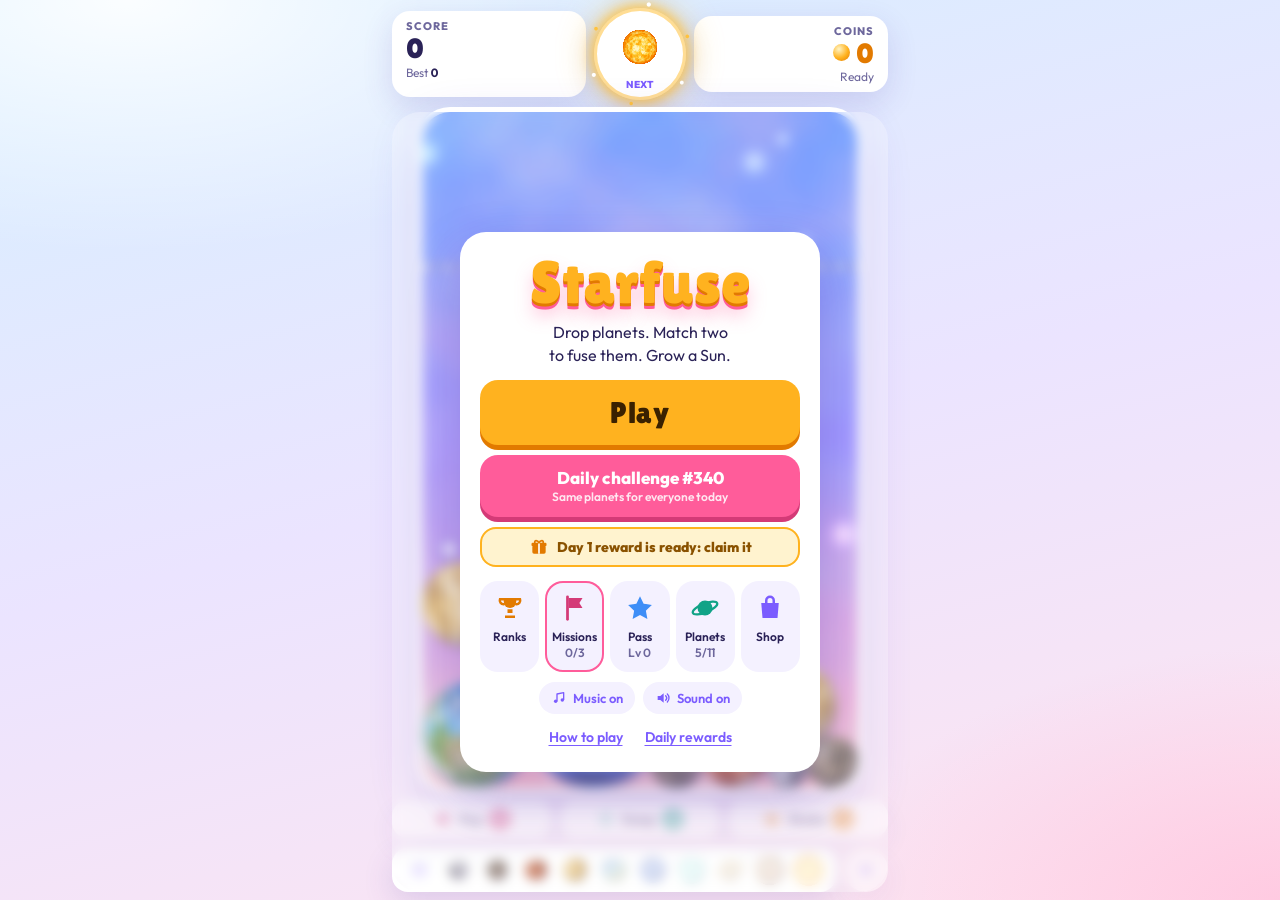
==== commit f1534d34: "Live: sound comes back after leaving the game iPhones stop the audio for a call or another app and d" ====
--- a/index.html
+++ b/index.html
@@ -39,7 +39,7 @@
   <link rel="preconnect" href="https://fonts.googleapis.com">
   <link rel="preconnect" href="https://fonts.gstatic.com" crossorigin>
   <link rel="stylesheet" href="https://fonts.googleapis.com/css2?family=Lilita+One&family=Outfit:wght@400;600;800&display=swap">
-  <script type="module" crossorigin src="./assets/index-BlzeqTK8.js"></script>
+  <script type="module" crossorigin src="./assets/index-BH77FIlk.js"></script>
   <link rel="modulepreload" crossorigin href="./assets/payments-X_ny0hfd.js">
   <link rel="stylesheet" crossorigin href="./assets/index-DMJMzu7u.css">
 </head>
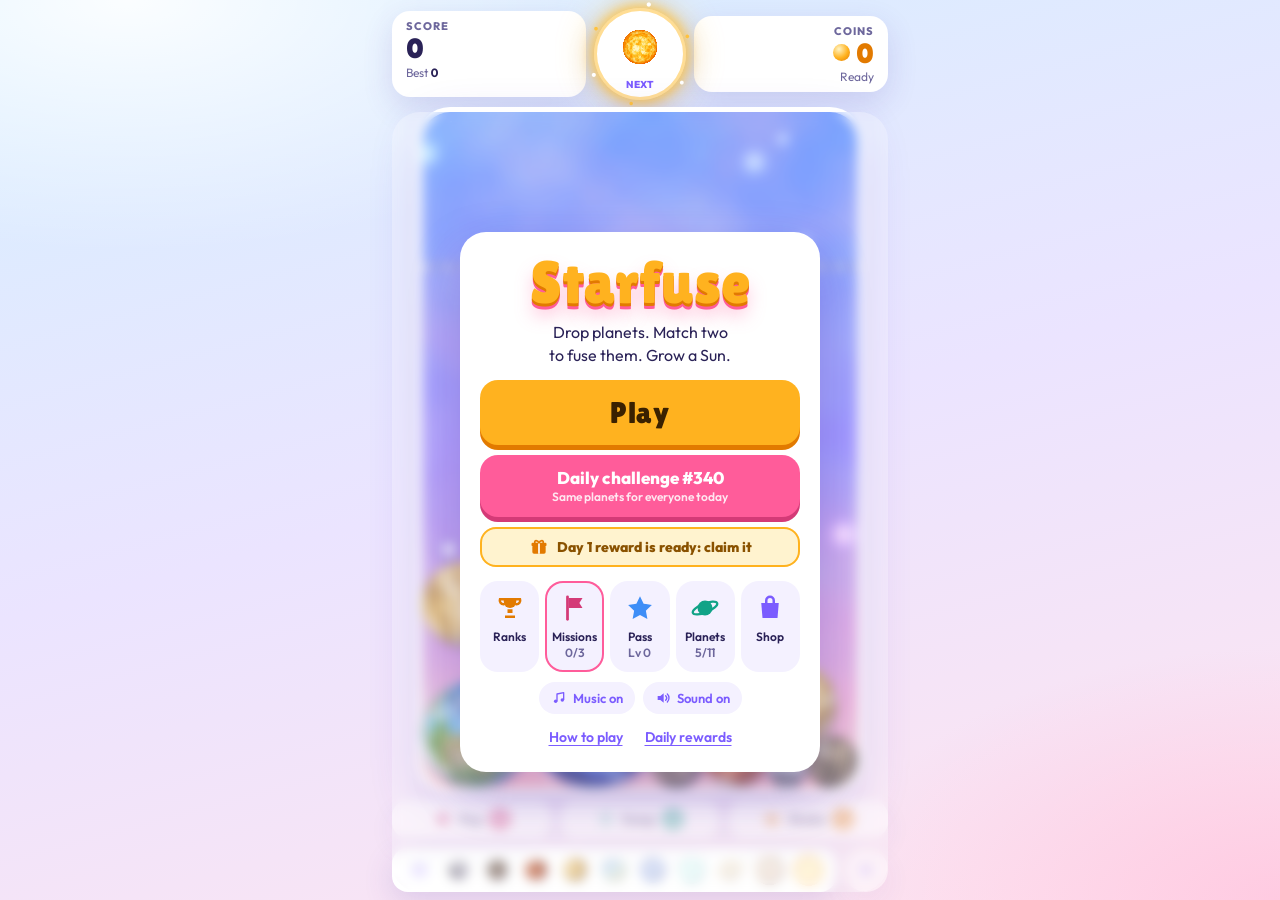
==== commit c56872d3: "Live: two new themes, Fruit Basket and Squeeze Balls Fruit Basket (6,500 coins): Blueberry up to a G" ====
--- a/index.html
+++ b/index.html
@@ -39,8 +39,8 @@
   <link rel="preconnect" href="https://fonts.googleapis.com">
   <link rel="preconnect" href="https://fonts.gstatic.com" crossorigin>
   <link rel="stylesheet" href="https://fonts.googleapis.com/css2?family=Lilita+One&family=Outfit:wght@400;600;800&display=swap">
-  <script type="module" crossorigin src="./assets/index-BH77FIlk.js"></script>
-  <link rel="modulepreload" crossorigin href="./assets/payments-X_ny0hfd.js">
+  <script type="module" crossorigin src="./assets/index-DWL5BLI0.js"></script>
+  <link rel="modulepreload" crossorigin href="./assets/payments-BXiMrCaV.js">
   <link rel="stylesheet" crossorigin href="./assets/index-DMJMzu7u.css">
 </head>
 <body>
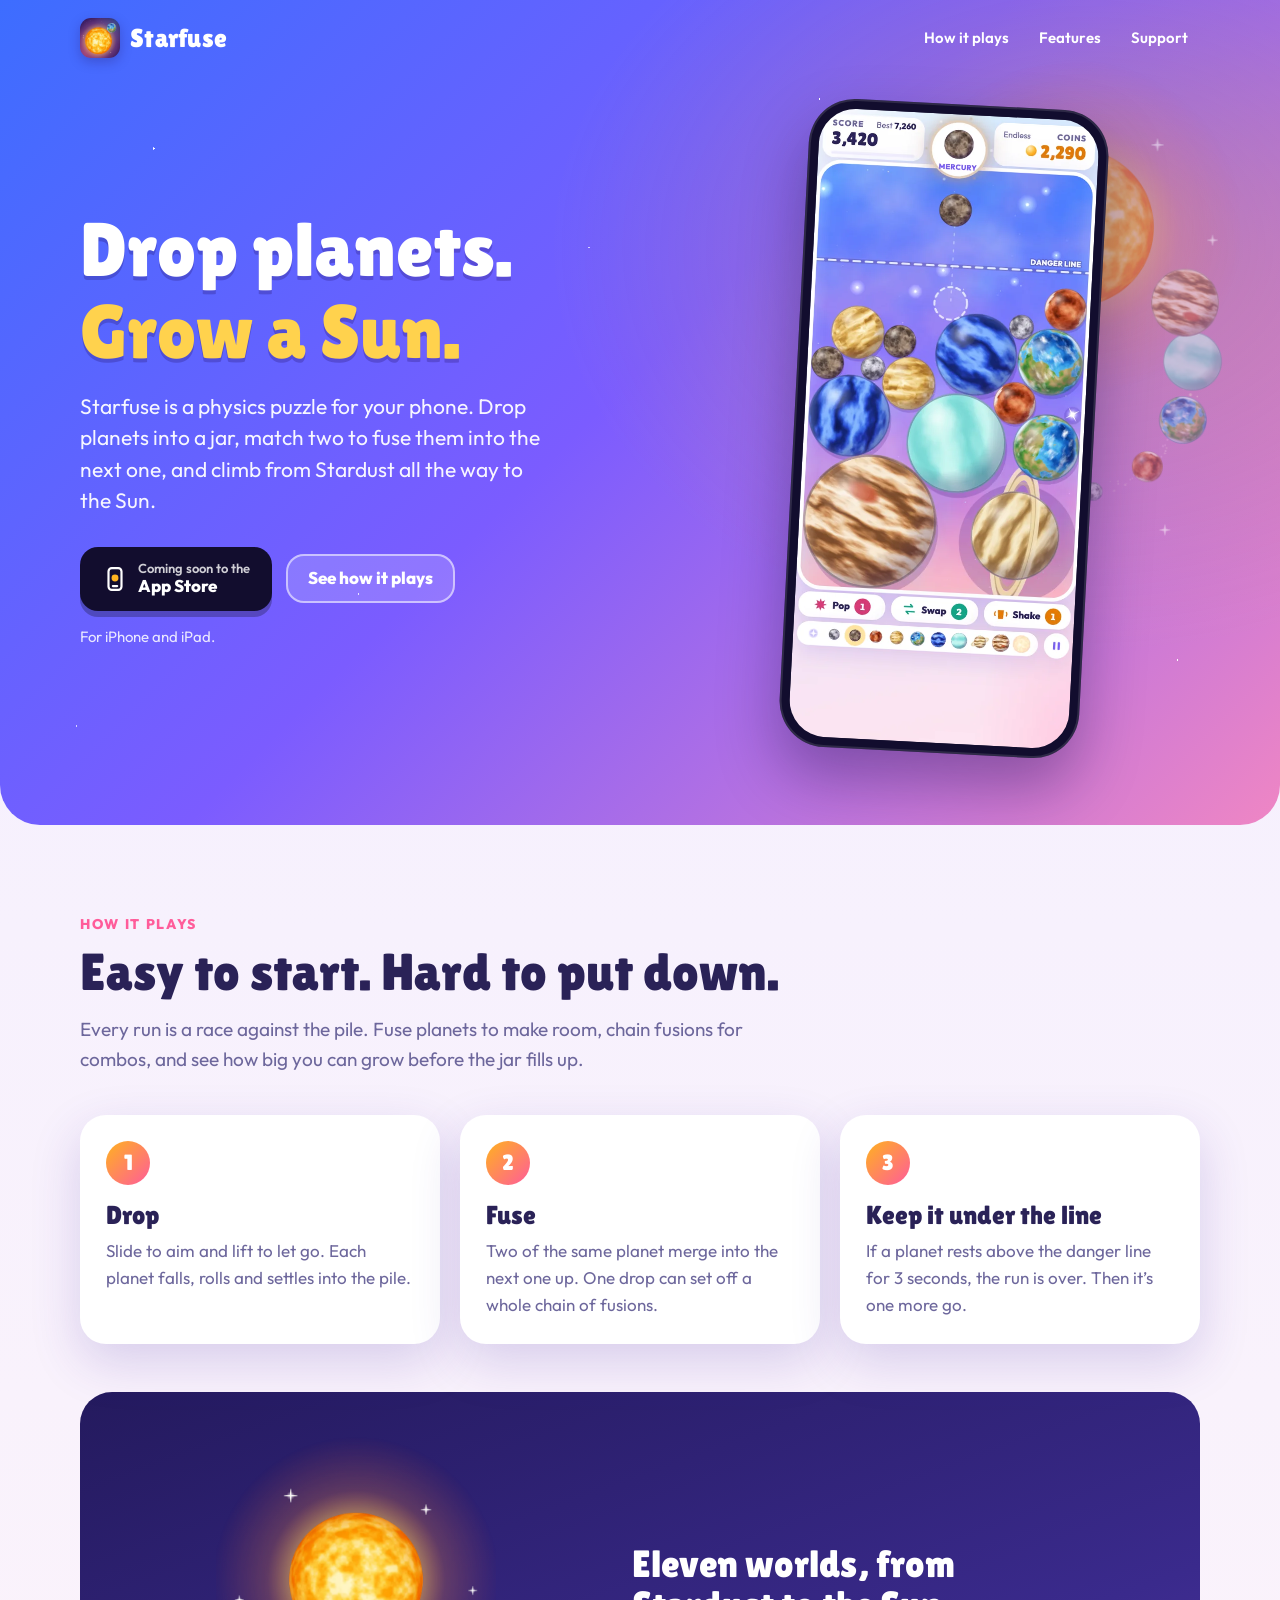
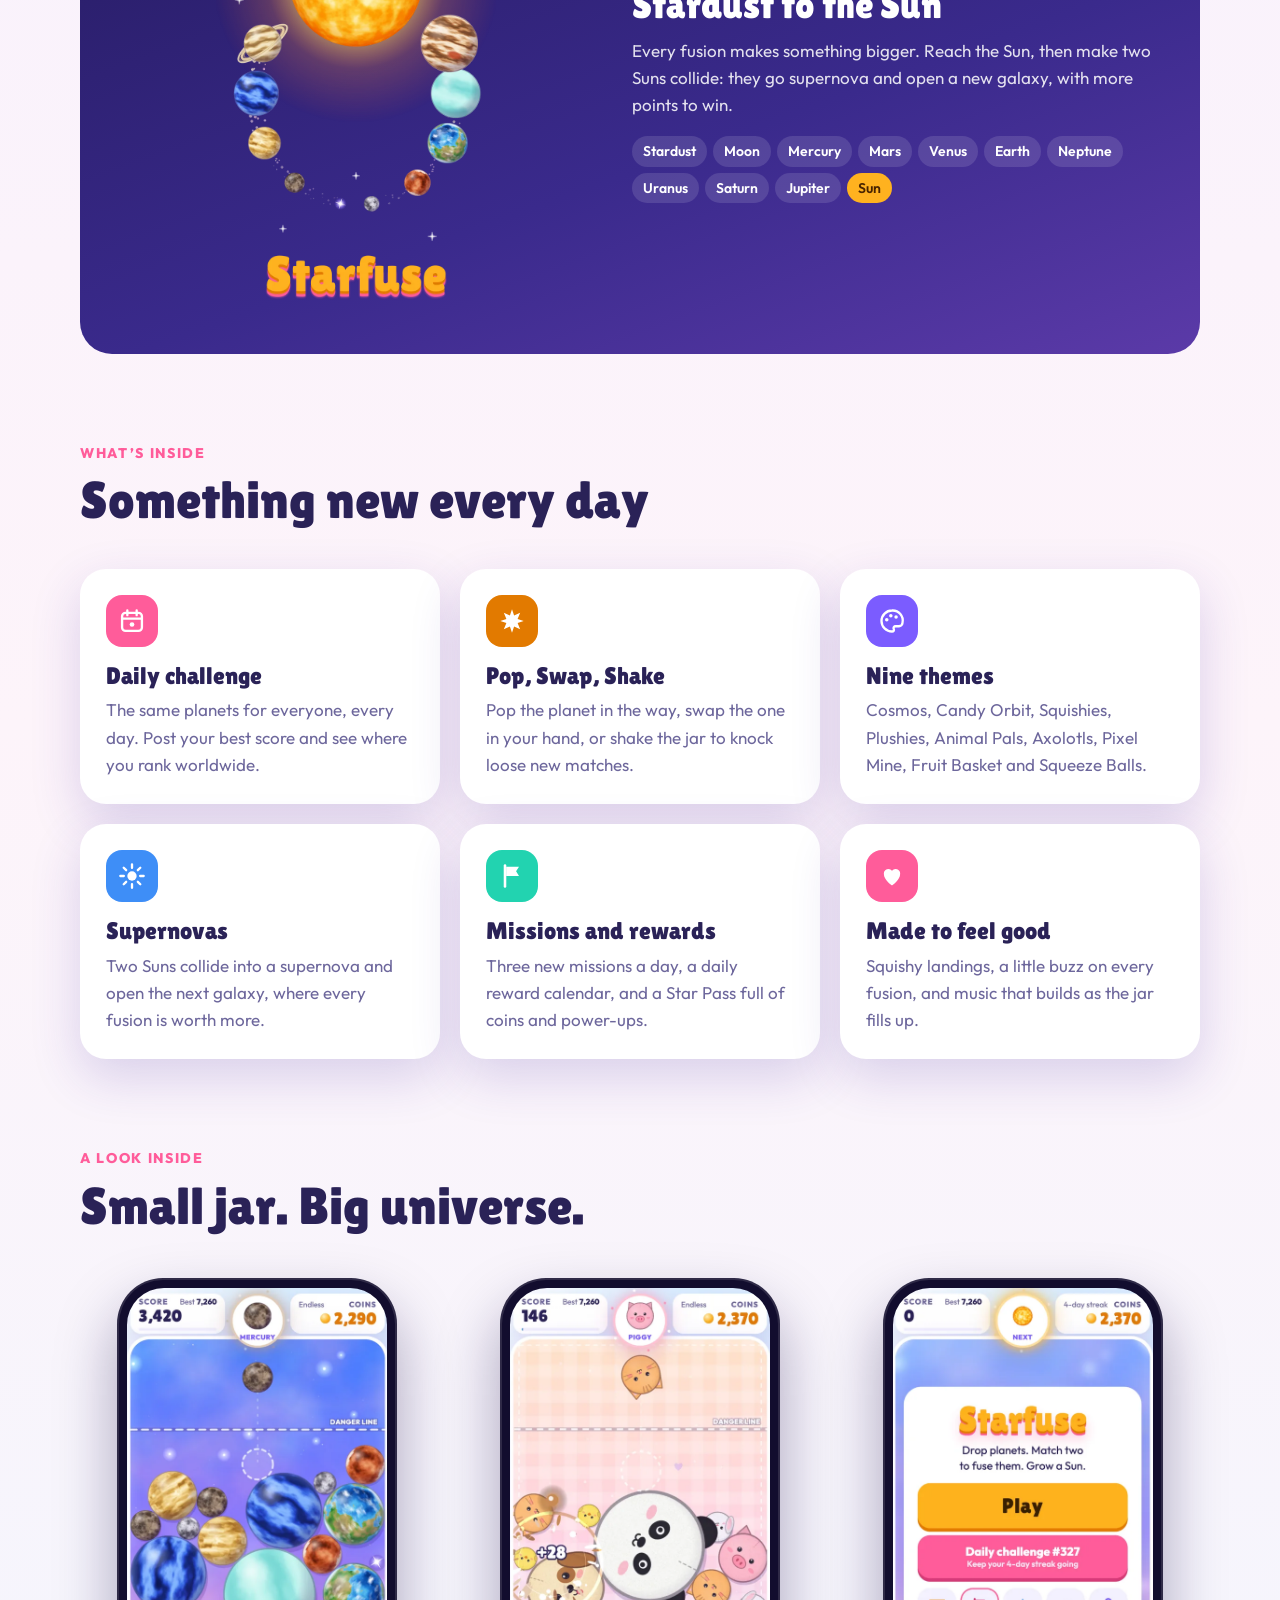
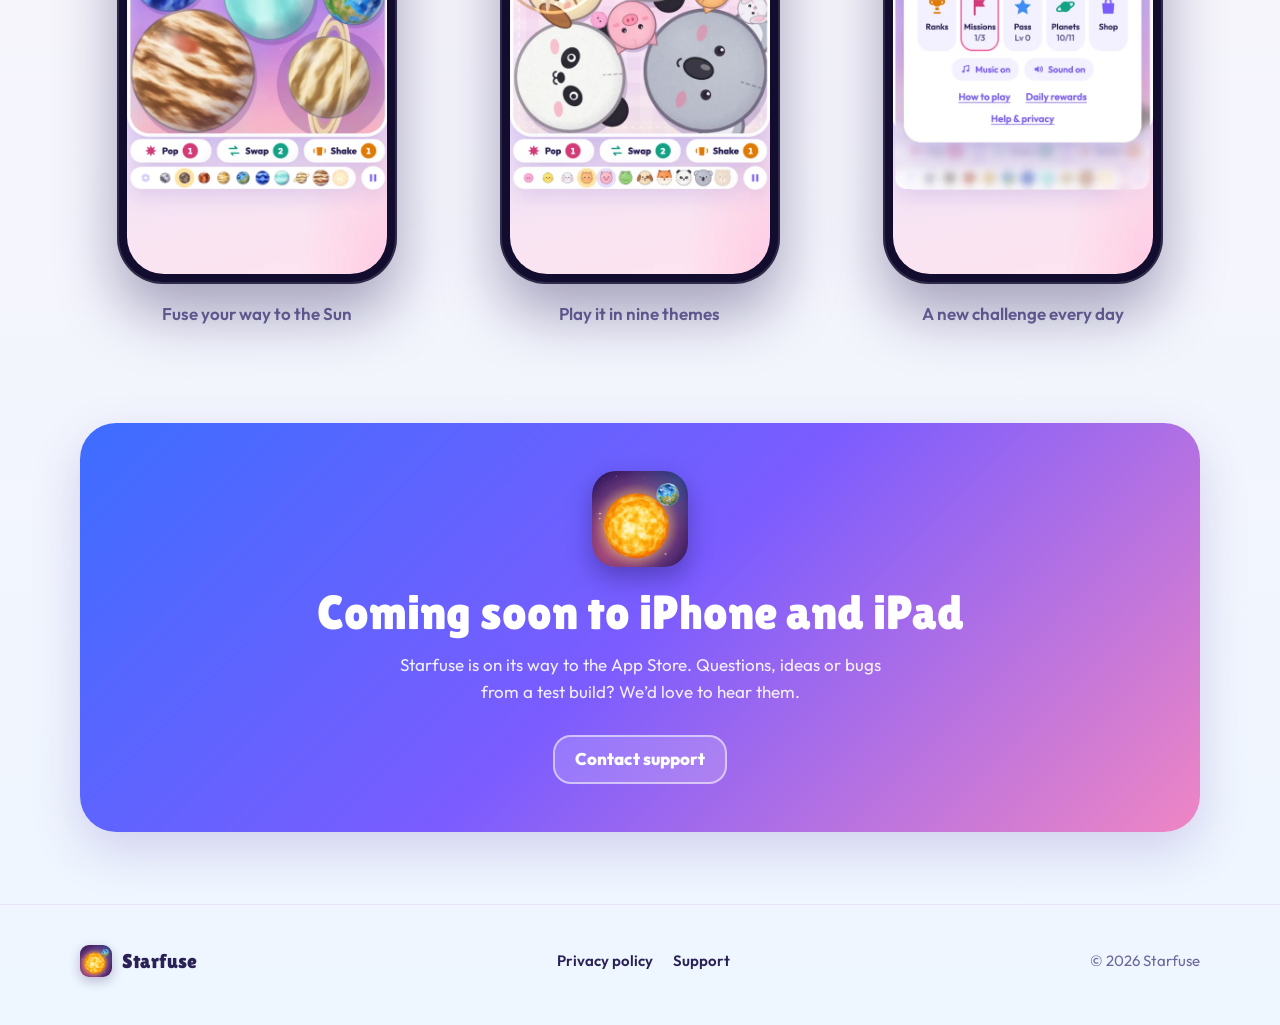
==== commit 74da6a71: "Site: starfuse.app becomes the game's landing page The game is for iPhone and iPad now: the root pag" ====
--- a/index.html
+++ b/index.html
@@ -2,344 +2,176 @@
 <html lang="en">
 <head>
   <meta charset="utf-8">
-  <script>
-    // If a game file fails to load (for example an old saved page after an update), reload once to
-    // fetch the current version. If it still fails, say so instead of leaving a dead Play button.
-    addEventListener('error', function (e) {
-      var t = e.target;
-      if (!t || t.tagName !== 'SCRIPT') return;
-      var retried = false;
-      try { retried = sessionStorage.getItem('sf-retry') === '1'; sessionStorage.setItem('sf-retry', '1'); } catch (err) { retried = true; }
-      if (!retried) { location.reload(); return; }
-      var show = function () {
-        var el = document.getElementById('toast');
-        if (el) { el.textContent = 'The game couldn’t load. Check your connection, then refresh the page.'; el.hidden = false; }
-      };
-      if (document.readyState === 'loading') document.addEventListener('DOMContentLoaded', show); else show();
-    }, true);
-  </script>
-  <meta name="viewport" content="width=device-width, initial-scale=1, viewport-fit=cover, user-scalable=no">
-  <title>Starfuse</title>
-  <meta name="claude:viewport-fit-sides" content="cover">
-  <meta name="description" content="Drop planets, fuse matching ones, and grow a Sun.">
-  <meta name="theme-color" content="#dff0ff">
+  <meta name="viewport" content="width=device-width, initial-scale=1">
+  <title>Starfuse: drop planets, grow a Sun</title>
+  <meta name="description" content="Starfuse is a physics puzzle for iPhone and iPad. Drop planets into a jar, match two to fuse them, and climb from Stardust to the Sun. Coming soon to the App Store.">
+  <meta name="theme-color" content="#7b5cff">
+  <link rel="icon" href="./favicon.svg" type="image/svg+xml">
+  <link rel="apple-touch-icon" href="./apple-touch-icon.png">
+  <link rel="canonical" href="https://starfuse.app/">
   <meta property="og:type" content="website">
-  <meta property="og:title" content="Starfuse">
-  <meta property="og:description" content="Drop planets, fuse matching ones, and grow a Sun. Free to play in your browser.">
-  <meta property="og:url" content="https://rragoo.github.io/starfuse/">
-  <meta property="og:image" content="https://rragoo.github.io/starfuse/og.png">
+  <meta property="og:site_name" content="Starfuse">
+  <meta property="og:title" content="Starfuse: drop planets, grow a Sun">
+  <meta property="og:description" content="A physics puzzle for iPhone and iPad. Match two planets to fuse them, from Stardust to the Sun.">
+  <meta property="og:url" content="https://starfuse.app/">
+  <meta property="og:image" content="https://starfuse.app/img/og.jpg">
   <meta property="og:image:width" content="1200">
   <meta property="og:image:height" content="630">
   <meta name="twitter:card" content="summary_large_image">
-  <link rel="icon" href="./favicon.svg" type="image/svg+xml">
-  <link rel="manifest" href="./manifest.webmanifest">
-  <link rel="apple-touch-icon" href="./icon-192.png">
-  <meta name="apple-mobile-web-app-capable" content="yes">
-  <meta name="apple-mobile-web-app-title" content="Starfuse">
-  <link rel="preconnect" href="https://fonts.googleapis.com">
-  <link rel="preconnect" href="https://fonts.gstatic.com" crossorigin>
-  <link rel="stylesheet" href="https://fonts.googleapis.com/css2?family=Lilita+One&family=Outfit:wght@400;600;800&display=swap">
-  <script type="module" crossorigin src="./assets/index-DWL5BLI0.js"></script>
-  <link rel="modulepreload" crossorigin href="./assets/payments-BXiMrCaV.js">
-  <link rel="stylesheet" crossorigin href="./assets/index-DMJMzu7u.css">
+  <link rel="preload" href="./fonts/lilita-one-400.woff2" as="font" type="font/woff2" crossorigin>
+  <link rel="stylesheet" href="./site.css">
 </head>
 <body>
-  <svg width="0" height="0" style="position:absolute" aria-hidden="true">
-    <symbol id="i-trophy" viewBox="0 0 24 24"><path d="M7 4h10v3a5 5 0 0 1-10 0z" fill="currentColor"/><path d="M7 5H4a3 3 0 0 0 3 4M17 5h3a3 3 0 0 1-3 4" stroke="currentColor" stroke-width="2" fill="none" stroke-linecap="round"/><path d="M10 13h4v3h-4zM8 18h8v2H8z" fill="currentColor"/></symbol>
-    <symbol id="i-gift" viewBox="0 0 24 24"><rect x="4" y="10" width="16" height="10" rx="2" fill="currentColor"/><rect x="3" y="7" width="18" height="4" rx="1.5" fill="currentColor"/><path d="M12 7v13" stroke="#fff" stroke-width="2"/><path d="M12 7c-1.5-3.5-6-3.5-5 0M12 7c1.5-3.5 6-3.5 5 0" stroke="currentColor" stroke-width="2" fill="none" stroke-linecap="round"/></symbol>
-    <symbol id="i-star" viewBox="0 0 24 24"><path d="M12 2.6l2.9 6 6.6.9-4.8 4.6 1.2 6.6L12 17.5l-5.9 3.2 1.2-6.6-4.8-4.6 6.6-.9z" fill="currentColor"/></symbol>
-    <symbol id="i-planet" viewBox="0 0 24 24"><circle cx="12" cy="12" r="6" fill="currentColor"/><ellipse cx="12" cy="12" rx="10.5" ry="3.6" transform="rotate(-22 12 12)" stroke="currentColor" stroke-width="1.8" fill="none"/></symbol>
-    <symbol id="i-bag" viewBox="0 0 24 24"><path d="M5 8h14l-1 12H6z" fill="currentColor"/><path d="M9 8V6a3 3 0 0 1 6 0v2" stroke="currentColor" stroke-width="2" fill="none"/></symbol>
-    <symbol id="i-flag" viewBox="0 0 24 24"><path d="M6 3v18" stroke="currentColor" stroke-width="2.2" stroke-linecap="round"/><path d="M7 4h11l-2.5 4L18 12H7z" fill="currentColor"/></symbol>
-    <symbol id="i-note" viewBox="0 0 24 24"><path d="M9 17V6l10-2v11" stroke="currentColor" stroke-width="2" fill="none" stroke-linejoin="round"/><circle cx="7" cy="17" r="2.6" fill="currentColor"/><circle cx="17" cy="15" r="2.6" fill="currentColor"/></symbol>
-    <symbol id="i-sound" viewBox="0 0 24 24"><path d="M4 9h4l5-4v14l-5-4H4z" fill="currentColor"/><path d="M16 8.5a5 5 0 0 1 0 7M18.5 6a8.5 8.5 0 0 1 0 12" stroke="currentColor" stroke-width="2" fill="none" stroke-linecap="round"/></symbol>
-    <symbol id="i-pop" viewBox="0 0 24 24"><path d="M12 2l1.8 5.2L19 5l-2.2 5.2L22 12l-5.2 1.8L19 19l-5.2-2.2L12 22l-1.8-5.2L5 19l2.2-5.2L2 12l5.2-1.8L5 5l5.2 2.2z" fill="currentColor"/></symbol>
-    <symbol id="i-swap" viewBox="0 0 24 24"><path d="M4 8h13l-3.5-3.5M20 16H7l3.5 3.5" stroke="currentColor" stroke-width="2.4" fill="none" stroke-linecap="round" stroke-linejoin="round"/></symbol>
-    <symbol id="i-shake" viewBox="0 0 24 24"><path d="M7 6h10l-1 14H8z" fill="currentColor"/><path d="M3 9l-1 3 1 3M21 9l1 3-1 3" stroke="currentColor" stroke-width="2" fill="none" stroke-linecap="round" stroke-linejoin="round"/></symbol>
-    <symbol id="i-share" viewBox="0 0 24 24"><path d="M12 3v12M7.5 7.5 12 3l4.5 4.5M5 12v6.5A2.5 2.5 0 0 0 7.5 21h9a2.5 2.5 0 0 0 2.5-2.5V12" fill="none" stroke="currentColor" stroke-width="2.4" stroke-linecap="round" stroke-linejoin="round"/></symbol>
-    <symbol id="i-close" viewBox="0 0 24 24"><path d="M6.5 6.5l11 11M17.5 6.5l-11 11" stroke="currentColor" stroke-width="2.6" fill="none" stroke-linecap="round"/></symbol>
-    <symbol id="i-pause" viewBox="0 0 24 24"><rect x="6" y="5" width="4" height="14" rx="1.5" fill="currentColor"/><rect x="14" y="5" width="4" height="14" rx="1.5" fill="currentColor"/></symbol>
-  </svg>
+  <a class="skip" href="#main">Skip to content</a>
 
-  <div class="app">
-    <header class="hud">
-      <div class="chip">
-        <span class="label">Score</span>
-        <span id="score" class="big">0</span>
-        <span class="sub"><span id="bestLbl">Best</span> <b id="best">0</b></span>
-        <div class="bestbar" id="bestBar" aria-hidden="true"><i id="bestFill"></i></div>
-      </div>
-      <div class="bubble" id="nextBubble">
-        <canvas id="nextCv" width="120" height="120"></canvas>
-        <span class="label" id="nextName">Next</span>
-      </div>
-      <div class="chip right">
-        <span class="label">Coins</span>
-        <span id="coins" class="big coin">0</span>
-        <span class="sub" id="modeLbl">Ready</span>
+  <div class="hero">
+    <header class="top">
+      <div class="wrap">
+        <a class="brand" href="./"><img src="./img/icon-256.webp" alt="" width="40" height="40"><span>Starfuse</span></a>
+        <nav class="nav" aria-label="Site">
+          <a class="opt" href="#how">How it plays</a>
+          <a class="opt" href="#features">Features</a>
+          <a href="./support.html">Support</a>
+        </nav>
       </div>
     </header>
 
-    <!-- The jar and the dock below it. Menus cover both, so a card gets the whole height under the HUD. -->
-    <div class="field" id="field">
-      <main class="stage" id="stage">
-        <!-- The jar in layers: the still sky, the combo glow, and the canvas with everything that moves. -->
-        <div class="jar" id="jar">
-          <canvas id="sky" aria-hidden="true"></canvas>
-          <div class="jarglow" id="jarGlow" aria-hidden="true"></div>
-          <canvas id="game" aria-label="Starfuse game board"></canvas>
+    <div class="wrap hero-grid">
+      <div class="hero-copy">
+        <!-- Filled in when someone opens a "beat my score" link shared from the game (script below). -->
+        <p class="challenge" id="challenge" hidden><span class="trophy" aria-hidden="true">🏆</span><span id="challengeText"></span></p>
+        <h1>Drop planets.<br><em>Grow a Sun.</em></h1>
+        <p class="lede">Starfuse is a physics puzzle for your phone. Drop planets into a jar, match two to fuse them into the next one,
+          and climb from Stardust all the way to the Sun.</p>
+        <div class="cta">
+          <span class="btn store" role="img" aria-label="Coming soon to the App Store">
+            <svg viewBox="0 0 24 24" aria-hidden="true"><rect x="6" y="2" width="12" height="20" rx="3" fill="none" stroke="currentColor" stroke-width="2"/><circle cx="12" cy="11" r="3.2" fill="#ffb21f"/><path d="M10 18.5h4" stroke="currentColor" stroke-width="2" stroke-linecap="round"/></svg>
+            <span><small>Coming soon to the</small>App Store</span>
+          </span>
+          <a class="btn ghost" href="#how">See how it plays</a>
         </div>
-      </main>
+        <p class="devices">For iPhone and iPad.</p>
+      </div>
+      <div class="hero-art">
+        <img class="planets" src="./img/planets-arc.webp" alt="" width="720" height="1106">
+        <div class="phone"><img src="./img/shot-play.webp" alt="A game of Starfuse: planets piled in a glass jar, with Jupiter and Saturn at the bottom and Mercury about to drop." width="580" height="1256"></div>
+      </div>
+    </div>
+  </div>
 
-      <!-- The "New planet!" card covers this dock (power-ups and chain), never the jar where you aim. -->
-      <div class="dock">
-        <div class="discovery" id="discovery" hidden>
-          <canvas id="discCv" width="112" height="112"></canvas>
-          <div>
-            <span class="label" id="discLabel">New planet!</span>
-            <strong id="discName"></strong>
-            <span id="discFact"></span>
-          </div>
-        </div>
-        <div class="powerbar" id="powerbar">
-          <button class="pw" id="pw-pop" data-action="power" data-arg="pop"><svg><use href="#i-pop"/></svg><span>Pop</span><b class="cnt" id="cnt-pop">0</b></button>
-          <button class="pw" id="pw-swap" data-action="power" data-arg="swap"><svg><use href="#i-swap"/></svg><span>Swap</span><b class="cnt" id="cnt-swap">0</b></button>
-          <button class="pw" id="pw-shake" data-action="power" data-arg="shake"><svg><use href="#i-shake"/></svg><span>Shake</span><b class="cnt" id="cnt-shake">0</b></button>
-          <!-- While a planet is being picked to Pop, these two take the row's place (ui.powerbar). -->
-          <button class="pw" id="pw-cancel" data-action="popCancel" hidden><svg><use href="#i-close"/></svg><span>Cancel</span></button>
-          <button class="pw on" id="pw-confirm" data-action="popConfirm" hidden><svg><use href="#i-pop"/></svg><span id="pwConfirmTxt">Pop</span></button>
-        </div>
-
-        <footer class="chainbar">
-          <div class="chainwrap"><canvas id="chainCv" aria-label="Planet evolution chain"></canvas></div>
-          <button class="icon" id="pauseBtn" data-action="pause" aria-label="Pause"><svg width="18" height="18"><use href="#i-pause"/></svg></button>
-        </footer>
+  <main id="main">
+    <section class="block wrap" id="how">
+      <p class="kicker">How it plays</p>
+      <h2>Easy to start. Hard to put down.</h2>
+      <p class="intro">Every run is a race against the pile. Fuse planets to make room, chain fusions for combos, and see how big you can grow before the jar fills up.</p>
+      <div class="steps">
+        <div class="step"><h3>Drop</h3><p>Slide to aim and lift to let go. Each planet falls, rolls and settles into the pile.</p></div>
+        <div class="step"><h3>Fuse</h3><p>Two of the same planet merge into the next one up. One drop can set off a whole chain of fusions.</p></div>
+        <div class="step"><h3>Keep it under the line</h3><p>If a planet rests above the danger line for 3 seconds, the run is over. Then it’s one more go.</p></div>
       </div>
 
-      <!-- Touch screens held upright: where the thumb rests. Sliding here aims without covering the jar; a small
-           copy of the planet in hand rides on it, under where it will drop. Outside the dock, so the "New planet!"
-           card never covers it. -->
-      <div class="aimstrip" id="aimStrip" aria-hidden="true">
-        <div class="aimpill" id="aimPill">
-          <span class="aimhint" id="aimHint">‹ slide here to aim ›</span>
-          <canvas id="aimCv"></canvas>
+      <div class="chain">
+        <img src="./img/planets.webp" alt="All eleven planets of Starfuse rising toward the Sun." width="720" height="1280" loading="lazy">
+        <div>
+          <h3>Eleven worlds, from Stardust to the Sun</h3>
+          <p>Every fusion makes something bigger. Reach the Sun, then make two Suns collide: they go supernova and open
+            a new galaxy, with more points to win.</p>
+          <ol aria-label="The eleven planets, smallest to biggest">
+            <li>Stardust</li><li>Moon</li><li>Mercury</li><li>Mars</li><li>Venus</li><li>Earth</li><li>Neptune</li><li>Uranus</li><li>Saturn</li><li>Jupiter</li><li>Sun</li>
+          </ol>
         </div>
       </div>
+    </section>
 
-      <section class="ov" id="menu">
-        <div class="card">
-          <h1 class="logo">Starfuse</h1>
-          <p class="tag">Drop planets. Match two to fuse them. Grow a Sun.</p>
-          <button class="btn sun huge" id="playBtn" data-action="play">Play</button>
-          <button class="btn pink" id="dailyBtn" data-action="daily">
-            <span id="dailyMain">Daily challenge</span>
-            <small id="dailySub">Same planets for everyone today</small>
-          </button>
-          <button class="strip gold" id="rewardStrip" data-action="rewards" hidden><svg><use href="#i-gift"/></svg><span id="rewardStripTxt">Your daily reward is ready</span></button>
-          <button class="strip pink" id="vsStrip" data-action="acceptChallenge" hidden><svg><use href="#i-trophy"/></svg><span id="vsStripTxt"></span></button>
-          <div class="tiles">
-            <button class="tile t-gold" id="boardBtn" data-action="leaderboard"><svg><use href="#i-trophy"/></svg><span>Ranks</span></button>
-            <button class="tile t-pink" id="missionBtn" data-action="missions"><svg><use href="#i-flag"/></svg><span>Missions <b id="missionCount"></b></span></button>
-            <button class="tile t-sky" id="passBtn" data-action="pass"><svg><use href="#i-star"/></svg><span>Pass <b id="passLvl"></b></span></button>
-            <button class="tile t-mint" id="planetBtn" data-action="planetarium"><svg><use href="#i-planet"/></svg><span><span id="collName">Planets</span> <b id="discCount"></b></span></button>
-            <button class="tile t-violet" id="shopBtn" data-action="shop"><svg><use href="#i-bag"/></svg><span>Shop</span></button>
-          </div>
-          <div class="toggles">
-            <button class="toggle" data-action="music" aria-pressed="true"><svg width="16" height="16"><use href="#i-note"/></svg><span>Music on</span></button>
-            <button class="toggle" data-action="mute" aria-pressed="true"><svg width="16" height="16"><use href="#i-sound"/></svg><span>Sound on</span></button>
-          </div>
-          <div class="row">
-            <button class="link" id="howBtn" data-action="howto">How to play</button>
-            <button class="link" id="rewardLink" data-action="rewards">Daily rewards</button>
-            <button class="link" id="installBtn" data-action="install" hidden>Install app</button>
-            <button class="link" id="fullBtn" data-action="fullscreen" hidden>Full screen</button>
-          </div>
+    <section class="block wrap" id="features">
+      <p class="kicker">What’s inside</p>
+      <h2>Something new every day</h2>
+      <div class="features">
+        <div class="feature" style="--c: var(--pink)">
+          <div class="ic"><svg viewBox="0 0 24 24" aria-hidden="true"><rect x="3.5" y="5" width="17" height="15.5" rx="3" fill="none" stroke="currentColor" stroke-width="2"/><path d="M3.5 10h17M8 3v4M16 3v4" stroke="currentColor" stroke-width="2" stroke-linecap="round"/><circle cx="12" cy="15" r="2" fill="currentColor"/></svg></div>
+          <h3>Daily challenge</h3>
+          <p>The same planets for everyone, every day. Post your best score and see where you rank worldwide.</p>
         </div>
-      </section>
+        <div class="feature" style="--c: var(--sun-deep)">
+          <div class="ic"><svg viewBox="0 0 24 24" aria-hidden="true"><path d="M12 2l1.8 5.2L19 5l-2.2 5.2L22 12l-5.2 1.8L19 19l-5.2-2.2L12 22l-1.8-5.2L5 19l2.2-5.2L2 12l5.2-1.8L5 5l5.2 2.2z" fill="currentColor"/></svg></div>
+          <h3>Pop, Swap, Shake</h3>
+          <p>Pop the planet in the way, swap the one in your hand, or shake the jar to knock loose new matches.</p>
+        </div>
+        <div class="feature" style="--c: var(--violet)">
+          <div class="ic"><svg viewBox="0 0 24 24" aria-hidden="true"><path d="M12 3a9 9 0 1 0 0 18c1.4 0 2-1 1.5-2.1-.6-1.2.2-2.4 1.6-2.4H18a3 3 0 0 0 3-3A8.6 8.6 0 0 0 12 3z" fill="none" stroke="currentColor" stroke-width="2"/><circle cx="7.5" cy="11" r="1.5" fill="currentColor"/><circle cx="11" cy="7.5" r="1.5" fill="currentColor"/><circle cx="15.5" cy="8.5" r="1.5" fill="currentColor"/></svg></div>
+          <h3>Nine themes</h3>
+          <p>Cosmos, Candy Orbit, Squishies, Plushies, Animal Pals, Axolotls, Pixel Mine, Fruit Basket and Squeeze Balls.</p>
+        </div>
+        <div class="feature" style="--c: var(--sky)">
+          <div class="ic"><svg viewBox="0 0 24 24" aria-hidden="true"><circle cx="12" cy="12" r="4" fill="currentColor"/><path d="M12 2v3M12 19v3M2 12h3M19 12h3M4.9 4.9l2.1 2.1M17 17l2.1 2.1M4.9 19.1L7 17M17 7l2.1-2.1" stroke="currentColor" stroke-width="2" stroke-linecap="round"/></svg></div>
+          <h3>Supernovas</h3>
+          <p>Two Suns collide into a supernova and open the next galaxy, where every fusion is worth more.</p>
+        </div>
+        <div class="feature" style="--c: var(--mint)">
+          <div class="ic"><svg viewBox="0 0 24 24" aria-hidden="true"><path d="M6 3v18" stroke="currentColor" stroke-width="2.2" stroke-linecap="round"/><path d="M7 4h11l-2.5 4L18 12H7z" fill="currentColor"/></svg></div>
+          <h3>Missions and rewards</h3>
+          <p>Three new missions a day, a daily reward calendar, and a Star Pass full of coins and power-ups.</p>
+        </div>
+        <div class="feature" style="--c: var(--pink)">
+          <div class="ic"><svg viewBox="0 0 24 24" aria-hidden="true"><path d="M12 20s-7-4.4-7-10a4 4 0 0 1 7-2.6A4 4 0 0 1 19 10c0 5.6-7 10-7 10z" fill="currentColor"/></svg></div>
+          <h3>Made to feel good</h3>
+          <p>Squishy landings, a little buzz on every fusion, and music that builds as the jar fills up.</p>
+        </div>
+      </div>
+    </section>
 
-      <section class="ov" id="pause" hidden>
-        <div class="card">
-          <h2>Paused</h2>
-          <button class="btn sun" id="resumeBtn" data-action="resume">Resume</button>
-          <button class="btn ghost" id="pauseHowBtn" data-action="howto">How to play</button>
-          <div class="toggles">
-            <button class="toggle" data-action="music" aria-pressed="true"><svg width="16" height="16"><use href="#i-note"/></svg><span>Music on</span></button>
-            <button class="toggle" data-action="mute" aria-pressed="true"><svg width="16" height="16"><use href="#i-sound"/></svg><span>Sound on</span></button>
-          </div>
-          <button class="btn ghost" id="quitBtn" data-action="quit">Quit to menu</button>
-        </div>
-      </section>
+    <section class="block wrap" id="screens">
+      <p class="kicker">A look inside</p>
+      <h2>Small jar. Big universe.</h2>
+      <div class="shots">
+        <figure>
+          <div class="phone"><img src="./img/shot-play.webp" alt="Planets piled in the jar in the Cosmos theme." width="580" height="1256" loading="lazy"></div>
+          <figcaption>Fuse your way to the Sun</figcaption>
+        </figure>
+        <figure>
+          <div class="phone"><img src="./img/shot-theme.webp" alt="The same game in the Plushies theme: pandas, a koala, piggies and kittens fusing in the jar." width="580" height="1256" loading="lazy"></div>
+          <figcaption>Play it in nine themes</figcaption>
+        </figure>
+        <figure>
+          <div class="phone"><img src="./img/shot-menu.webp" alt="The Starfuse menu with today’s daily challenge and a 4-day streak." width="580" height="1256" loading="lazy"></div>
+          <figcaption>A new challenge every day</figcaption>
+        </figure>
+      </div>
+    </section>
 
-      <section class="ov" id="howto" hidden>
-        <div class="card">
-          <h2>How to play</h2>
-          <ol class="steps">
-            <li><canvas id="howDrop" width="96" height="96"></canvas><div><strong>Tap to drop</strong><span>Aim left or right, then let go. You can aim from below the jar too.</span></div></li>
-            <li><canvas id="howFuse" width="96" height="96"></canvas><div><strong>Match two to fuse</strong><span>Two of the same planet become the next one up. Chain them for combos.</span></div></li>
-            <li><span class="line-icon" aria-hidden="true"></span><div><strong>Watch the danger line</strong><span>If a planet stays above it for 3 seconds, the run ends.</span></div></li>
-          </ol>
-          <button class="btn sun" id="howDone" data-action="howtoDone">Got it</button>
-          <p class="fine">Starfuse counts plays anonymously (no names or ids) to make the game better.</p>
-        </div>
-      </section>
+    <section class="wrap">
+      <div class="closing">
+        <img src="./img/icon-256.webp" alt="" width="96" height="96" loading="lazy">
+        <h2>Coming soon to iPhone and iPad</h2>
+        <p>Starfuse is on its way to the App Store. Questions, ideas or bugs from a test build? We’d love to hear them.</p>
+        <div class="cta"><a class="btn ghost" href="./support.html">Contact support</a></div>
+      </div>
+    </section>
+  </main>
 
-      <section class="ov" id="over" hidden>
-        <div class="card">
-          <h2 id="overTitle">Jar full!</h2>
-          <p class="note" id="overWhy">A planet stayed above the danger line for 3 seconds.</p>
-          <p class="nearmiss" id="nearMiss" hidden></p>
-          <div class="final" id="finalScore">0</div>
-          <span class="pill" id="newBest" hidden>New best!</span>
-          <div class="stats">
-            <div><span class="label">Biggest</span><b id="fBig">Moon</b></div>
-            <div><span class="label">Combo</span><b id="fCombo">x1</b></div>
-            <div><span class="label">Coins</span><b id="fCoins">+0</b></div>
-          </div>
-          <p class="note passline" id="passLine" hidden></p>
-          <div class="rankbox" id="rankBox" hidden>
-            <p id="rankText"></p>
-            <form class="nameform" id="nameFormOver" hidden>
-              <input id="nameOver" maxlength="32" placeholder="Your name" autocomplete="nickname" aria-label="Your name for the leaderboard">
-              <button class="btn sun small" type="submit">Post score</button>
-            </form>
-          </div>
-          <div class="trialbox" id="trialBox" hidden>
-            <p id="trialText"></p>
-            <button class="btn sun small" id="trialBuy" data-action="buySkin"></button>
-          </div>
-          <button class="btn mint" id="contBtn" data-action="continue">Keep going <small id="contSub">watch a short ad</small></button>
-          <!-- Stays in view while the rest of the card scrolls on short phones. -->
-          <div class="overbar">
-            <button class="btn sun" id="againBtn" data-action="again">Play again</button>
-            <button class="btn pink" id="shareBtn" data-action="share" aria-label="Share a picture of your jar and a link to beat your score">
-              <img id="shareThumb" alt="" hidden><svg aria-hidden="true"><use href="#i-share"/></svg>Share
-            </button>
-          </div>
-          <div class="row">
-            <button class="btn ghost small" id="dblBtn" data-action="double">2× coins (ad)</button>
-            <button class="btn ghost small" id="overBoardBtn" data-action="leaderboard" hidden>Ranks</button>
-            <button class="btn ghost small" id="menuBtn" data-action="menu">Menu</button>
-          </div>
-        </div>
-      </section>
+  <footer class="foot">
+    <div class="wrap">
+      <a class="brand" href="./"><img src="./img/icon-256.webp" alt="" width="32" height="32"><span>Starfuse</span></a>
+      <nav aria-label="Legal and help"><a href="./privacy.html">Privacy policy</a><a href="./support.html">Support</a></nav>
+      <p>© 2026 Starfuse</p>
+    </div>
+  </footer>
 
-      <section class="ov" id="getpower" hidden>
-        <div class="card">
-          <div class="pwicon" id="gpIconBox"><svg><use id="gpIcon" href="#i-pop"/></svg></div>
-          <h2 id="gpName">Pop</h2>
-          <p class="note" id="gpDesc"></p>
-          <button class="btn mint" id="gpAd" data-action="powerAd">1 free a day <small id="gpAdSub">watch a short ad</small></button>
-          <button class="btn sun" id="gpBuy" data-action="powerBuy">Buy for 0 coins</button>
-          <p class="note" id="gpHave"></p>
-          <button class="btn pink" id="gpStore" data-action="powerStore" hidden></button>
-          <button class="btn ghost" id="gpCancel" data-action="powerCancel">Not now</button>
-        </div>
-      </section>
-
-      <section class="ov" id="leaderboard" hidden>
-        <div class="card tall">
-          <h2>Today’s ranks</h2>
-          <p class="note" id="boardNote"></p>
-          <ol class="board" id="boardList"></ol>
-          <p class="myname" id="myName" hidden>Playing as <b id="myNameText"></b><button type="button" class="textbtn" data-action="editName">Change</button></p>
-          <form class="nameform" id="nameFormBoard" hidden>
-            <input id="nameBoard" maxlength="32" placeholder="Pick a name for the ranks" autocomplete="nickname" aria-label="Your name for the leaderboard">
-            <button class="btn sun small" type="submit">Save</button>
-          </form>
-          <button class="btn pink" id="boardPlayBtn" data-action="daily">Play today’s challenge</button>
-          <button class="btn ghost" id="boardBack" data-action="back">Back</button>
-        </div>
-      </section>
-
-      <section class="ov" id="missions" hidden>
-        <div class="card">
-          <h2>Missions</h2>
-          <div class="tabs" id="missionTabs" role="tablist" aria-label="Missions"></div>
-          <p class="note" id="missionNote">New missions every day.</p>
-          <ul class="missions" id="missionList"></ul>
-          <ul class="missions" id="achList" hidden></ul>
-          <button class="btn pink" id="missionPlay" data-action="play">Play</button>
-          <button class="btn ghost" id="missionBack" data-action="back">Back</button>
-        </div>
-      </section>
-
-      <section class="ov" id="shop" hidden>
-        <div class="card tall">
-          <h2>Shop</h2>
-          <div class="tabs" id="shopTabs" role="tablist" aria-label="Shop sections"></div>
-          <p class="note" id="shopNote"></p>
-          <div class="list" id="skinList"></div>
-          <div class="list" id="powerList"></div>
-          <div class="list" id="productList"></div>
-          <button class="btn ghost" id="shopBack" data-action="back">Back</button>
-        </div>
-      </section>
-
-      <section class="ov" id="pass" hidden>
-        <div class="card tall">
-          <h2>Star Pass</h2>
-          <p class="note" id="passSeason"></p>
-          <div class="passbar" role="progressbar" id="passBar"><i id="passFill"></i></div>
-          <p class="note" id="passXp"></p>
-          <button class="btn sun" id="passClaim" data-action="claimPass" data-arg="all" hidden></button>
-          <button class="btn pink" id="passBuy" data-action="buyProduct" data-arg="star_pass" hidden></button>
-          <div class="passhead" aria-hidden="true"><span>Level</span><span>Free</span><span>Premium</span></div>
-          <ol class="passlist" id="passList"></ol>
-          <button class="btn ghost" id="passBack" data-action="back">Back</button>
-        </div>
-      </section>
-
-      <section class="ov" id="starter" hidden>
-        <div class="card">
-          <h2>Starter bundle</h2>
-          <p class="note">A one-time deal for new players. It stays in the shop if you’d rather wait.</p>
-          <ul class="bundle" id="starterList"></ul>
-          <button class="btn pink" id="starterBuy" data-action="buyProduct" data-arg="starter"></button>
-          <button class="btn ghost" id="starterNo" data-action="back">No thanks</button>
-        </div>
-      </section>
-
-      <section class="ov" id="planetarium" hidden>
-        <div class="card tall">
-          <h2 id="collTitle">Collection</h2>
-          <div class="tabs" id="collTabs" role="tablist" aria-label="Themes"></div>
-          <p class="note" id="planetProgress"></p>
-          <div class="grid" id="planetGrid"></div>
-          <button class="btn ghost" id="planetBack" data-action="back">Back</button>
-        </div>
-      </section>
-
-      <section class="ov" id="reward" hidden>
-        <div class="card">
-          <h2>Daily reward</h2>
-          <p class="note" id="rewardNote"></p>
-          <ol class="cal" id="calList"></ol>
-          <button class="btn sun" id="rewardClaim" data-action="claimReward">Claim</button>
-          <button class="btn ghost" id="rewardBack" data-action="back">Later</button>
-        </div>
-      </section>
-
-      <section class="ov" id="challenge" hidden>
-        <div class="card">
-          <span class="pill vs">Challenge</span>
-          <h2 id="vsTitle">A friend challenges you!</h2>
-          <div class="final" id="vsScore">0</div>
-          <p class="note">That’s the score to beat. You get the same planets in the same order.</p>
-          <button class="btn pink" id="vsAccept" data-action="acceptChallenge">Accept challenge</button>
-          <button class="btn ghost" id="vsLater" data-action="back">Not now</button>
-        </div>
-      </section>
-
-      <section class="ov ad" id="adOverlay" hidden>
-        <div class="card">
-          <span class="label">Bonus</span>
-          <div class="count" id="adCount">3</div>
-          <p class="note">Ads aren’t live yet, so this one is on us.</p>
-        </div>
-      </section>
-    </div>
-  </div>
-  <canvas id="fx" aria-hidden="true"></canvas>
-  <div class="toast" id="toast" role="status" hidden></div>
+  <script>
+    // A "beat my score" link from the game (src/game/challenge.js: ?beat=4210&by=Alex&s=… or &d=…) lands here.
+    (() => {
+      const q = new URLSearchParams(location.search);
+      const score = Math.floor(Number(q.get('beat')));
+      if (!(score > 0 && score < 1e7)) return;
+      const by = (q.get('by') || '').replace(/[^\p{L}\p{N} ._'-]/gu, '').trim().slice(0, 32) || 'A friend';
+      const text = document.getElementById('challengeText');
+      text.append(`${by} scored `, Object.assign(document.createElement('b'), { textContent: score.toLocaleString('en-US') }),
+        ' in Starfuse and dares you to beat it. Starfuse is coming soon to the App Store.');
+      document.getElementById('challenge').hidden = false;
+      history.replaceState(null, '', location.pathname + location.hash);
+    })();
+    // The game used to run here with an offline service worker; let go of it (sw.js clears its caches too).
+    navigator.serviceWorker?.getRegistrations?.().then((list) => list.forEach((r) => r.unregister())).catch(() => {});
+  </script>
 </body>
 </html>
--- a/site.css
+++ b/site.css
@@ -0,0 +1,200 @@
+/* starfuse.app: the landing page, privacy policy and support page share this sheet. Colors and fonts follow the
+   game (src/styles.css); the fonts are served from fonts/, so the site loads nothing from other services. */
+
+@font-face { font-family: "Lilita One"; font-weight: 400; font-display: swap; src: url(fonts/lilita-one-400.woff2) format("woff2"); }
+@font-face { font-family: "Outfit"; font-weight: 400; font-display: swap; src: url(fonts/outfit-400.woff2) format("woff2"); }
+@font-face { font-family: "Outfit"; font-weight: 600; font-display: swap; src: url(fonts/outfit-600.woff2) format("woff2"); }
+@font-face { font-family: "Outfit"; font-weight: 800; font-display: swap; src: url(fonts/outfit-800.woff2) format("woff2"); }
+
+:root {
+  color-scheme: light;
+  --ink: #2a2257;
+  --dim: #6d679c;
+  --line: #e7e3f6;
+  --soft: #f4f1ff;
+  --card: #ffffff;
+  --sun: #ffb21f;
+  --sun-deep: #e27a00;
+  --pink: #ff5c9a;
+  --mint: #22d3b0;
+  --violet: #7b5cff;
+  --sky: #3e8ef7;
+  --display: "Lilita One", "Arial Rounded MT Bold", system-ui, sans-serif;
+  --body: "Outfit", system-ui, -apple-system, "Segoe UI", sans-serif;
+  --shadow: 0 18px 50px rgba(64, 40, 160, .18);
+  --wrap: 1120px;
+}
+
+* { box-sizing: border-box; }
+[hidden] { display: none !important; }
+html { scroll-behavior: smooth; }
+@media (prefers-reduced-motion: reduce) { html { scroll-behavior: auto; } }
+body {
+  margin: 0; color: var(--ink); font: 17px/1.6 var(--body);
+  background: #f6f2ff;
+  background: linear-gradient(180deg, #f3efff 0%, #fdf4fa 55%, #eef6ff 100%);
+  -webkit-font-smoothing: antialiased;
+}
+img { max-width: 100%; height: auto; display: block; }
+a { color: var(--violet); text-underline-offset: 3px; }
+a:focus-visible, .btn:focus-visible { outline: 3px solid var(--sun); outline-offset: 3px; border-radius: 8px; }
+h1, h2, h3 { font-family: var(--display); font-weight: 400; line-height: 1.08; margin: 0; text-wrap: balance; }
+p { margin: 0; }
+.wrap { width: min(var(--wrap), 100% - 32px); margin-inline: auto; }
+.skip { position: absolute; left: -9999px; }
+.skip:focus { left: 16px; top: 12px; z-index: 10; padding: 8px 14px; border-radius: 10px; background: #fff; }
+
+/* ---------- header and footer ---------- */
+.top { position: relative; z-index: 2; }
+.top .wrap { display: flex; align-items: center; justify-content: space-between; gap: 16px; padding: 18px 0; }
+.brand { display: inline-flex; align-items: center; gap: 10px; color: inherit; text-decoration: none; }
+.brand img { width: 40px; height: 40px; border-radius: 11px; box-shadow: 0 4px 12px rgba(30, 10, 80, .25); }
+.brand span { font: 400 26px/1 var(--display); letter-spacing: .01em; }
+.nav { display: flex; gap: 6px; flex-wrap: wrap; justify-content: flex-end; }
+.nav a { padding: 6px 12px; border-radius: 999px; color: inherit; font-weight: 600; font-size: 15px; text-decoration: none; }
+.nav a:hover { background: rgba(255, 255, 255, .18); }
+.on-light .nav a:hover { background: var(--soft); }
+
+.foot { margin-top: 72px; padding: 40px 0 48px; border-top: 1px solid var(--line); color: var(--dim); font-size: 15px; }
+.foot .wrap { display: flex; flex-wrap: wrap; gap: 16px 32px; align-items: center; justify-content: space-between; }
+.foot .brand span { font-size: 20px; color: var(--ink); }
+.foot .brand img { width: 32px; height: 32px; border-radius: 9px; }
+.foot nav { display: flex; flex-wrap: wrap; gap: 6px 20px; }
+.foot nav a { color: var(--ink); font-weight: 600; text-decoration: none; }
+.foot nav a:hover { text-decoration: underline; }
+
+/* ---------- buttons ---------- */
+.btn {
+  display: inline-flex; align-items: center; gap: 10px; padding: 14px 22px; border-radius: 18px;
+  font: 800 17px/1.2 var(--body); text-decoration: none; border: 0;
+}
+.btn small { display: block; font-weight: 600; font-size: 13px; opacity: .8; }
+.btn.store { background: #120d2e; color: #fff; box-shadow: 0 6px 0 rgba(0, 0, 0, .25); cursor: default; }
+.btn.store svg { width: 26px; height: 26px; flex: none; }
+.btn.ghost { color: #fff; background: rgba(255, 255, 255, .16); box-shadow: inset 0 0 0 2px rgba(255, 255, 255, .55); }
+.btn.ghost:hover { background: rgba(255, 255, 255, .26); }
+
+/* ---------- hero ---------- */
+.hero {
+  position: relative; overflow: hidden; color: #fff;
+  background:
+    radial-gradient(2px 2px at 12% 18%, #fff 50%, transparent 51%),
+    radial-gradient(1.5px 1.5px at 28% 72%, rgba(255, 255, 255, .8) 50%, transparent 51%),
+    radial-gradient(2px 2px at 46% 30%, rgba(255, 255, 255, .7) 50%, transparent 51%),
+    radial-gradient(1.5px 1.5px at 64% 12%, #fff 50%, transparent 51%),
+    radial-gradient(2px 2px at 82% 46%, rgba(255, 255, 255, .8) 50%, transparent 51%),
+    radial-gradient(1.5px 1.5px at 92% 80%, #fff 50%, transparent 51%),
+    radial-gradient(1.5px 1.5px at 6% 88%, rgba(255, 255, 255, .7) 50%, transparent 51%),
+    radial-gradient(60% 70% at 85% 30%, rgba(255, 178, 31, .28), transparent 70%),
+    linear-gradient(135deg, #3d6dff 0%, #7b5cff 48%, #ef86c4 100%);
+  border-radius: 0 0 40px 40px;
+}
+.hero-grid { display: grid; grid-template-columns: 1.05fr .95fr; gap: 40px; align-items: center; padding: 28px 0 72px; }
+.hero h1 { font-size: clamp(44px, 6.4vw, 76px); text-shadow: 0 4px 0 rgba(30, 10, 90, .25); }
+.hero h1 em { font-style: normal; color: #ffd24d; }
+.lede { margin-top: 18px; max-width: 34ch; font-size: clamp(18px, 2vw, 21px); line-height: 1.5; color: rgba(255, 255, 255, .94); }
+.cta { display: flex; flex-wrap: wrap; gap: 14px; margin-top: 30px; align-items: center; }
+.devices { margin-top: 14px; font-size: 15px; color: rgba(255, 255, 255, .85); }
+.challenge {
+  display: flex; gap: 12px; align-items: center; margin-bottom: 22px; padding: 12px 16px; max-width: 520px;
+  border-radius: 18px; background: rgba(255, 255, 255, .95); color: var(--ink); font-weight: 600; box-shadow: var(--shadow);
+}
+.challenge b { color: var(--violet); }
+.challenge .trophy { flex: none; font-size: 26px; }
+
+/* A phone with a screenshot: the frame is CSS, the picture a real capture of the game. */
+.phone {
+  position: relative; width: min(300px, 74vw); aspect-ratio: 390 / 844; margin-inline: auto;
+  padding: 10px; border-radius: 46px; background: #120d2e;
+  box-shadow: 0 30px 60px rgba(20, 8, 70, .35), inset 0 0 0 2px rgba(255, 255, 255, .12);
+}
+.phone img { width: 100%; height: 100%; object-fit: cover; border-radius: 37px; background: #ebe4ff; }
+.hero .phone { transform: rotate(3deg); }
+.hero-art { position: relative; }
+.hero-art .planets {
+  position: absolute; z-index: 0; width: 330px; right: -40px; top: -60px; opacity: .55; filter: blur(.3px);
+  pointer-events: none;
+}
+.hero-art .phone { z-index: 1; }
+
+/* ---------- sections ---------- */
+section.block { padding: 88px 0 0; }
+.kicker { font-weight: 800; font-size: 14px; letter-spacing: .12em; text-transform: uppercase; color: var(--pink); }
+.block h2 { margin-top: 8px; font-size: clamp(34px, 4.6vw, 52px); }
+.block .intro { margin-top: 14px; max-width: 60ch; color: var(--dim); font-size: 19px; }
+
+.steps { display: grid; grid-template-columns: repeat(3, 1fr); gap: 20px; margin-top: 40px; counter-reset: step; }
+.step { padding: 26px; border-radius: 26px; background: var(--card); box-shadow: var(--shadow); }
+.step::before {
+  counter-increment: step; content: counter(step);
+  display: grid; place-items: center; width: 44px; height: 44px; border-radius: 50%;
+  font: 400 22px/1 var(--display); color: #fff; background: linear-gradient(135deg, var(--sun), var(--pink));
+}
+.step h3 { margin-top: 16px; font-size: 26px; }
+.step p { margin-top: 8px; color: var(--dim); }
+
+.chain { display: grid; grid-template-columns: 1fr 1.1fr; gap: 32px; align-items: center; margin-top: 48px;
+  padding: 32px; border-radius: 32px; background: linear-gradient(160deg, #241a5e, #3a2a8c 60%, #5b3aa8); color: #fff; }
+.chain img { width: 100%; max-width: 280px; margin-inline: auto; }
+.chain h3 { font-size: clamp(28px, 3.4vw, 38px); }
+.chain p { margin-top: 12px; color: rgba(255, 255, 255, .86); }
+.chain ol { margin: 18px 0 0; padding: 0; list-style: none; display: flex; flex-wrap: wrap; gap: 6px; }
+.chain li { padding: 4px 11px; border-radius: 999px; background: rgba(255, 255, 255, .12); font-size: 14px; font-weight: 600; }
+.chain li:last-child { background: var(--sun); color: #4a2500; }
+
+.features { display: grid; grid-template-columns: repeat(3, 1fr); gap: 20px; margin-top: 40px; }
+.feature { padding: 26px; border-radius: 26px; background: var(--card); box-shadow: var(--shadow); }
+.feature .ic { display: grid; place-items: center; width: 52px; height: 52px; border-radius: 16px; color: #fff; background: var(--c, var(--violet)); }
+.feature .ic svg { width: 28px; height: 28px; }
+.feature h3 { margin-top: 16px; font-size: 24px; }
+.feature p { margin-top: 8px; color: var(--dim); }
+
+.shots { display: grid; grid-template-columns: repeat(3, 1fr); gap: 28px; margin-top: 44px; }
+.shots figure { margin: 0; }
+.shots .phone { width: 100%; max-width: 280px; }
+.shots figcaption { margin-top: 16px; text-align: center; font-weight: 600; color: var(--dim); }
+
+.closing {
+  margin-top: 96px; padding: 48px 32px; border-radius: 36px; text-align: center; color: #fff;
+  background: linear-gradient(135deg, #3d6dff 0%, #7b5cff 50%, #ef86c4 100%); box-shadow: var(--shadow);
+}
+.closing img { width: 96px; height: 96px; margin: 0 auto; border-radius: 24px; box-shadow: 0 10px 24px rgba(20, 8, 70, .35); }
+.closing h2 { margin-top: 20px; font-size: clamp(32px, 4.4vw, 48px); }
+.closing p { margin: 12px auto 0; max-width: 46ch; color: rgba(255, 255, 255, .9); }
+.closing .cta { justify-content: center; }
+
+/* ---------- text pages (privacy, support) ---------- */
+.page { width: min(760px, 100% - 32px); margin: 8px auto 0; padding: 36px clamp(20px, 5vw, 48px); border-radius: 30px; background: var(--card); box-shadow: var(--shadow); }
+.page h1 { font-size: clamp(36px, 5vw, 48px); color: var(--violet); }
+.page h2 { margin: 34px 0 8px; font-size: 25px; }
+.page p + p, .page ul + p, .page p + ul { margin-top: 12px; }
+.page ul { padding-left: 22px; margin: 12px 0 0; }
+.page li { margin: 6px 0; }
+.page .date { margin-top: 6px; color: var(--dim); font-size: 15px; }
+.page .lead { margin-top: 18px; }
+.page .short { margin-top: 18px; padding: 14px 20px 14px 38px; border-radius: 18px; background: var(--soft); }
+.page .contact { margin-top: 18px; padding: 18px 22px; border-radius: 18px; background: var(--soft); }
+.page .contact a { font-weight: 800; overflow-wrap: anywhere; }
+
+/* ---------- narrow screens ---------- */
+@media (max-width: 900px) {
+  .hero-grid { grid-template-columns: 1fr; gap: 48px; padding-bottom: 64px; text-align: center; }
+  .lede { margin-inline: auto; }
+  .cta { justify-content: center; }
+  .challenge { margin-inline: auto; text-align: left; }
+  .hero-art .planets { right: 50%; transform: translateX(60%); }
+  .steps, .features { grid-template-columns: 1fr 1fr; }
+  .chain { grid-template-columns: 1fr; text-align: center; }
+  .chain ol { justify-content: center; }
+}
+@media (max-width: 620px) {
+  body { font-size: 16px; }
+  .nav a { padding: 6px 9px; font-size: 14px; }
+  .nav .opt { display: none; }
+  .steps, .features { grid-template-columns: 1fr; }
+  .shots { grid-template-columns: 1fr; gap: 36px; }
+  .shots .phone { max-width: 260px; }
+  section.block { padding-top: 64px; }
+  .chain { padding: 24px 18px; }
+  .closing { padding: 40px 20px; }
+}
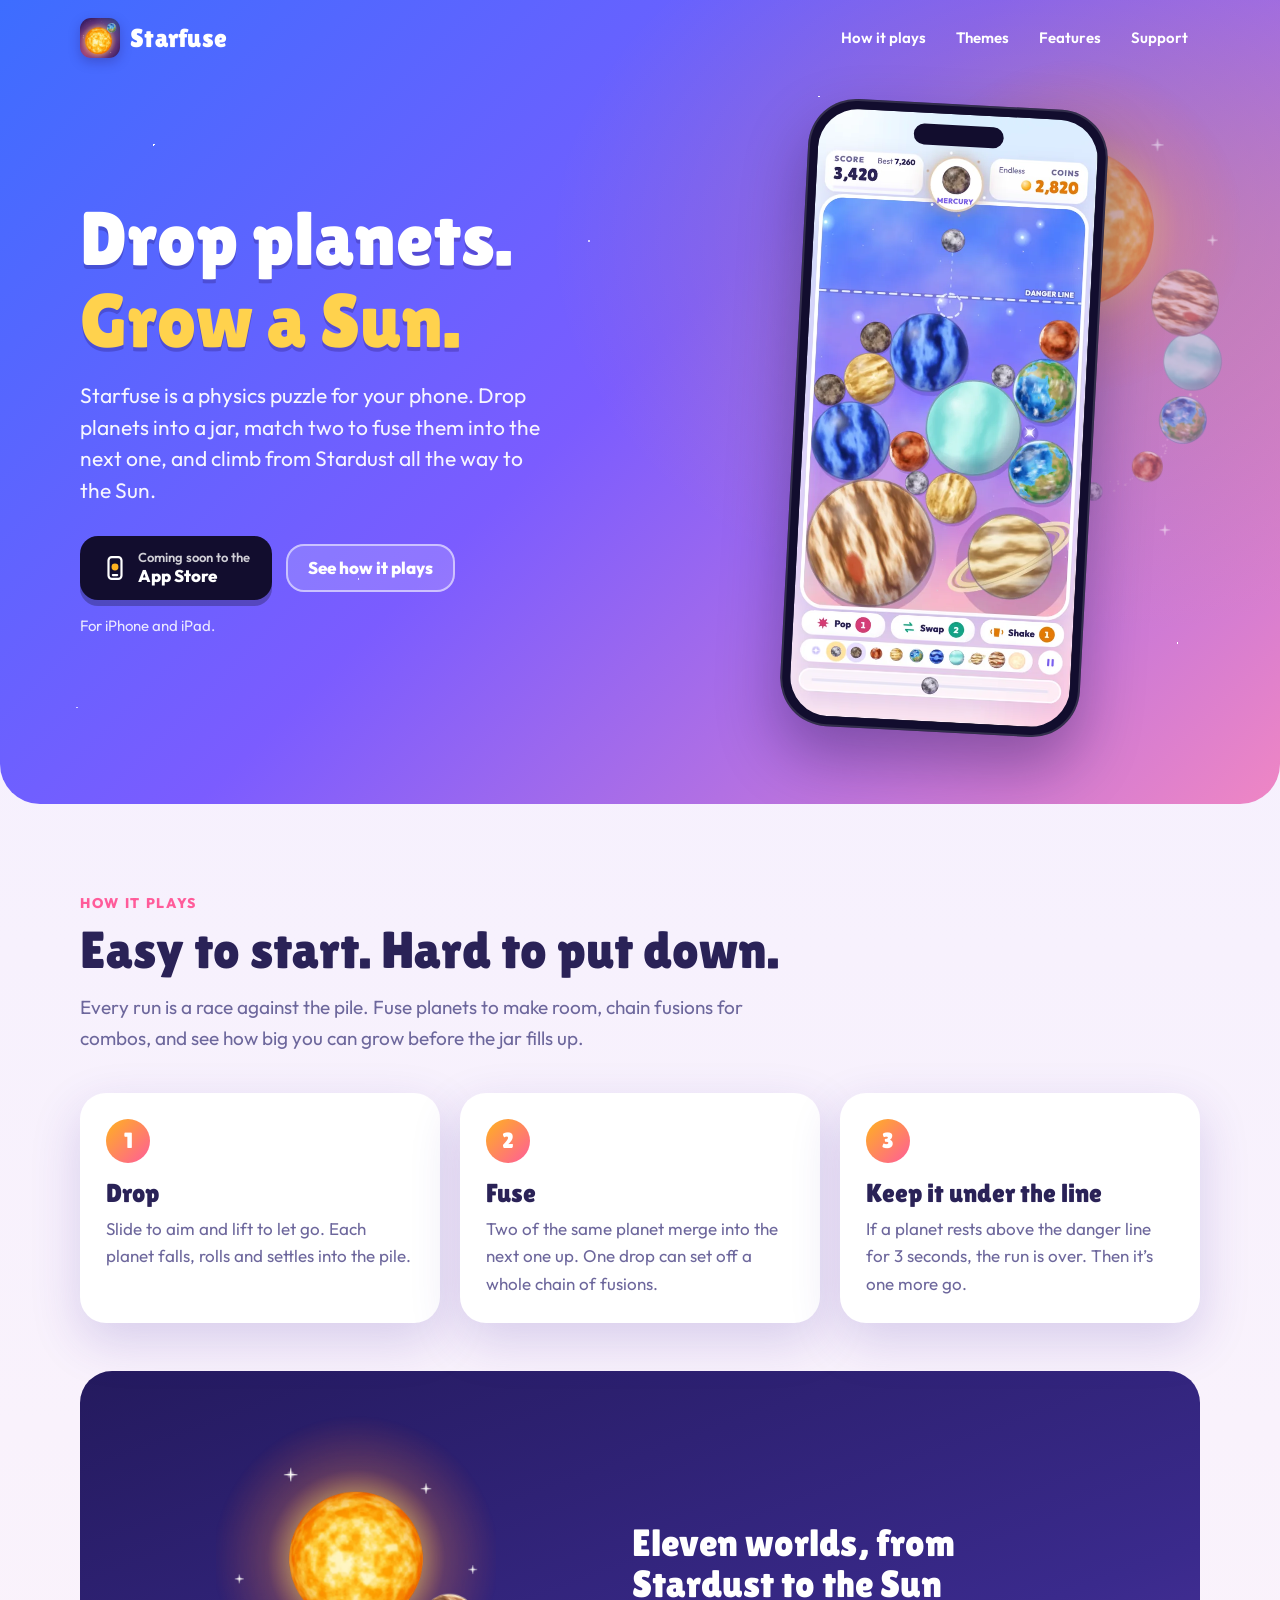
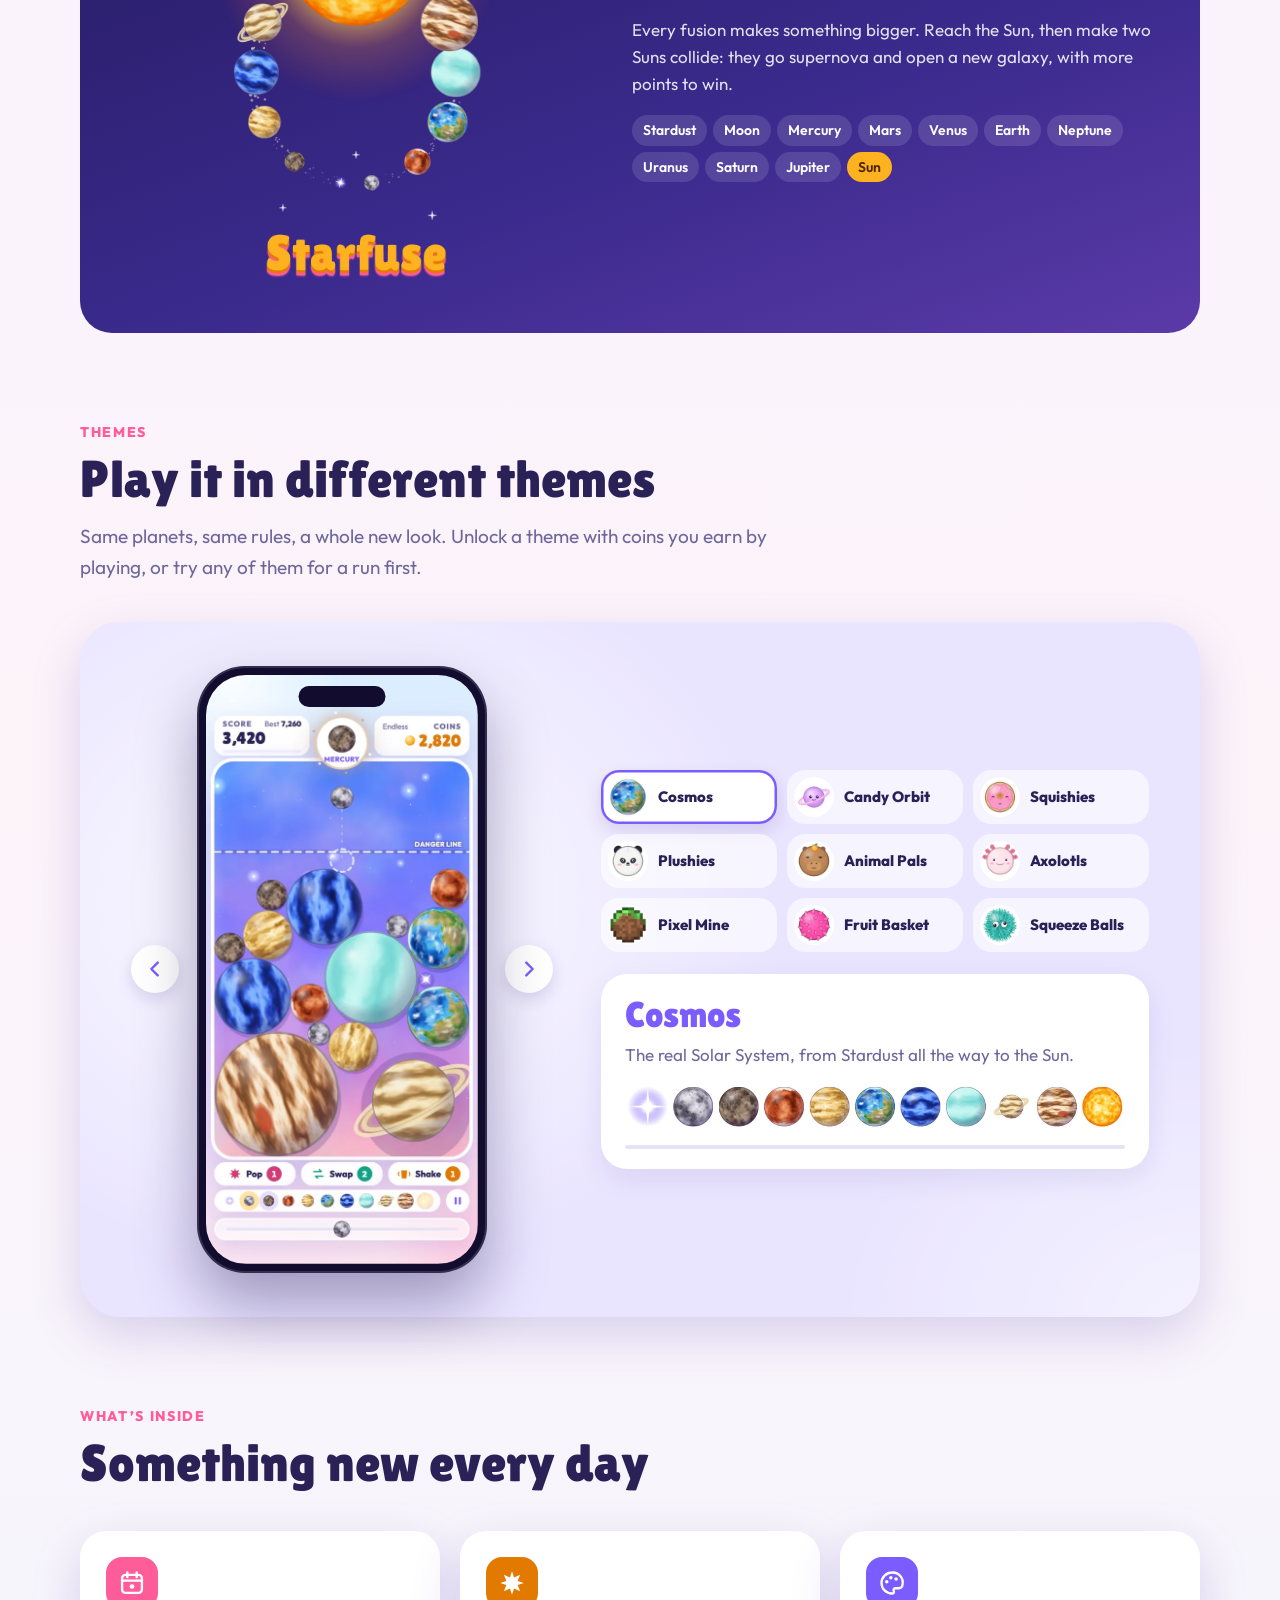
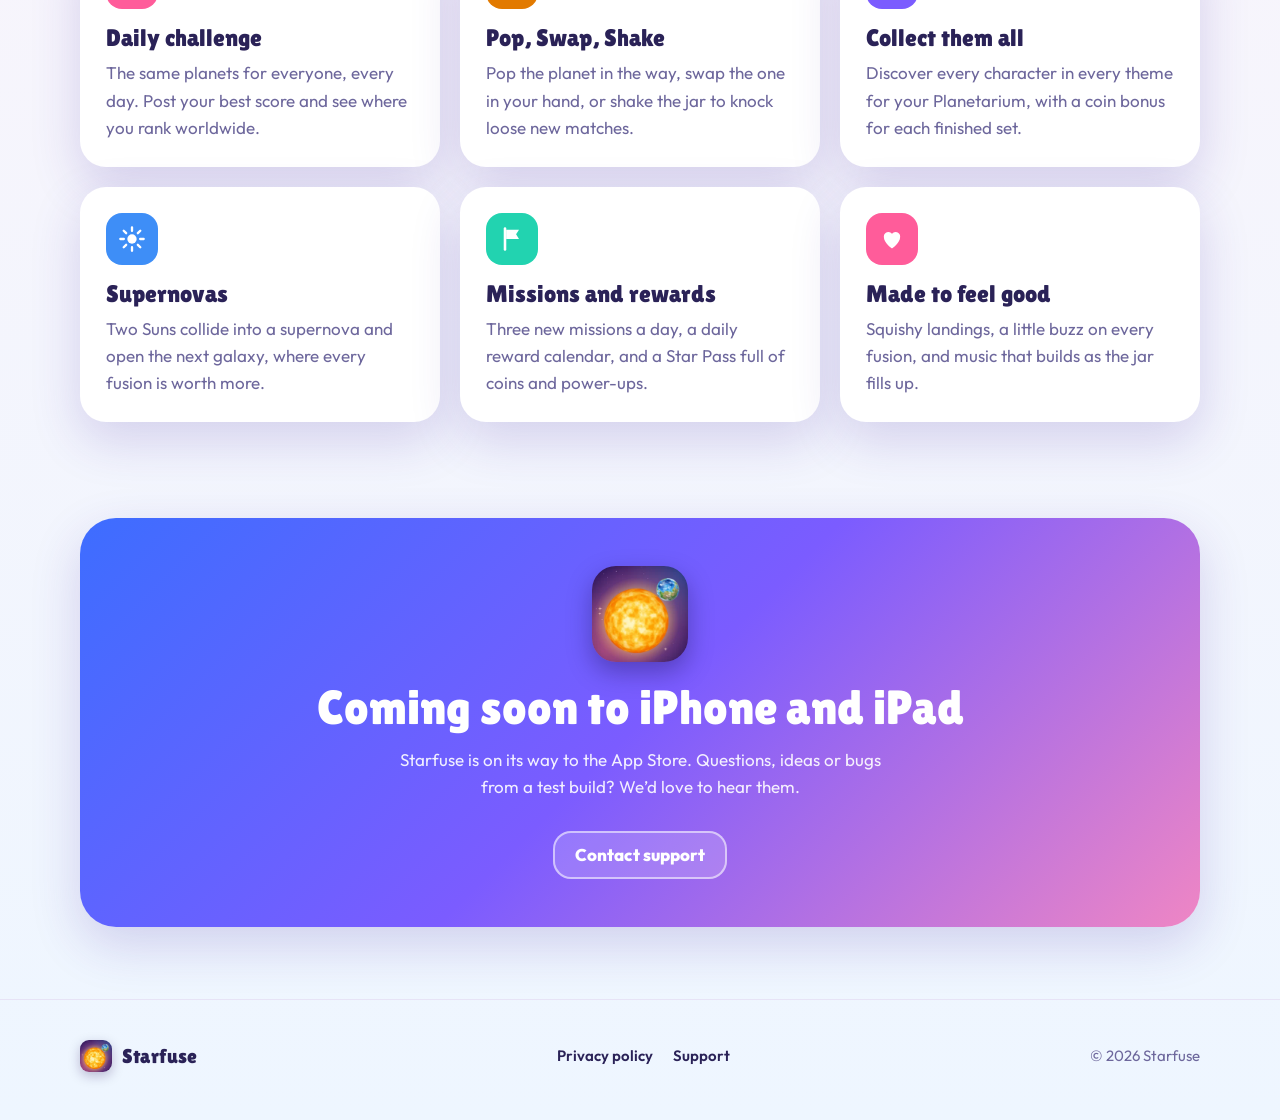
==== commit 1f538014: "Site: themes showcase and full-screen iPhone captures One phone switches between all nine themes (pi" ====
--- a/index.html
+++ b/index.html
@@ -30,6 +30,7 @@
         <a class="brand" href="./"><img src="./img/icon-256.webp" alt="" width="40" height="40"><span>Starfuse</span></a>
         <nav class="nav" aria-label="Site">
           <a class="opt" href="#how">How it plays</a>
+          <a class="opt" href="#themes">Themes</a>
           <a class="opt" href="#features">Features</a>
           <a href="./support.html">Support</a>
         </nav>
@@ -54,7 +55,7 @@
       </div>
       <div class="hero-art">
         <img class="planets" src="./img/planets-arc.webp" alt="" width="720" height="1106">
-        <div class="phone"><img src="./img/shot-play.webp" alt="A game of Starfuse: planets piled in a glass jar, with Jupiter and Saturn at the bottom and Mercury about to drop." width="580" height="1256"></div>
+        <div class="phone"><img src="./img/themes/cosmos.webp" alt="A game of Starfuse on an iPhone: planets piled in a glass jar, with Jupiter and Saturn at the bottom and the Moon about to drop." width="560" height="1214"></div>
       </div>
     </div>
   </div>
@@ -83,6 +84,43 @@
       </div>
     </section>
 
+    <!-- Nine themes, one phone: the picker (or a swipe, or the arrows) switches the screenshot, the colors and the
+         eleven characters. It moves on by itself while it's on screen, until someone picks a theme. -->
+    <section class="block wrap themes" id="themes">
+      <p class="kicker">Themes</p>
+      <h2>Play it in different themes</h2>
+      <p class="intro">Same planets, same rules, a whole new look. Unlock a theme with coins you earn by playing, or try any of
+        them for a run first.</p>
+      <div class="showcase">
+        <div class="stage">
+          <button class="arrow" type="button" id="themePrev" aria-label="Previous theme"><svg viewBox="0 0 24 24" aria-hidden="true"><path d="M15 5l-7 7 7 7" fill="none" stroke="currentColor" stroke-width="2.6" stroke-linecap="round" stroke-linejoin="round"/></svg></button>
+          <div class="phone" id="themePhone" role="tabpanel" aria-labelledby="themeName">
+            <img class="shot on" src="./img/themes/cosmos.webp" alt="Starfuse in the Cosmos theme: real planets piled in the jar." width="560" height="1214" loading="lazy">
+          </div>
+          <button class="arrow" type="button" id="themeNext" aria-label="Next theme"><svg viewBox="0 0 24 24" aria-hidden="true"><path d="M9 5l7 7-7 7" fill="none" stroke="currentColor" stroke-width="2.6" stroke-linecap="round" stroke-linejoin="round"/></svg></button>
+        </div>
+        <div class="theme-info">
+          <div class="picker" id="themePicker" role="tablist" aria-label="Themes">
+            <button type="button" role="tab" aria-selected="true" aria-controls="themePhone" data-theme="0"><img src="./img/themes/cosmos-icon.webp" alt="" width="48" height="48">Cosmos</button>
+            <button type="button" role="tab" aria-selected="false" aria-controls="themePhone" data-theme="1" tabindex="-1"><img src="./img/themes/candy-icon.webp" alt="" width="48" height="48">Candy Orbit</button>
+            <button type="button" role="tab" aria-selected="false" aria-controls="themePhone" data-theme="2" tabindex="-1"><img src="./img/themes/squishies-icon.webp" alt="" width="48" height="48">Squishies</button>
+            <button type="button" role="tab" aria-selected="false" aria-controls="themePhone" data-theme="3" tabindex="-1"><img src="./img/themes/plushies-icon.webp" alt="" width="48" height="48">Plushies</button>
+            <button type="button" role="tab" aria-selected="false" aria-controls="themePhone" data-theme="4" tabindex="-1"><img src="./img/themes/animals-icon.webp" alt="" width="48" height="48">Animal Pals</button>
+            <button type="button" role="tab" aria-selected="false" aria-controls="themePhone" data-theme="5" tabindex="-1"><img src="./img/themes/axolotls-icon.webp" alt="" width="48" height="48">Axolotls</button>
+            <button type="button" role="tab" aria-selected="false" aria-controls="themePhone" data-theme="6" tabindex="-1"><img src="./img/themes/pixel-icon.webp" alt="" width="48" height="48">Pixel Mine</button>
+            <button type="button" role="tab" aria-selected="false" aria-controls="themePhone" data-theme="7" tabindex="-1"><img src="./img/themes/fruits-icon.webp" alt="" width="48" height="48">Fruit Basket</button>
+            <button type="button" role="tab" aria-selected="false" aria-controls="themePhone" data-theme="8" tabindex="-1"><img src="./img/themes/squeeze-icon.webp" alt="" width="48" height="48">Squeeze Balls</button>
+          </div>
+          <div class="about">
+            <h3 id="themeName">Cosmos</h3>
+            <p id="themeDesc">The real Solar System, from Stardust all the way to the Sun.</p>
+            <img class="chainimg" id="themeChain" src="./img/themes/cosmos-chain.webp" alt="The eleven Cosmos characters, smallest to biggest." width="880" height="80" loading="lazy">
+            <div class="timer" aria-hidden="true"><i id="themeTimer"></i></div>
+          </div>
+        </div>
+      </div>
+    </section>
+
     <section class="block wrap" id="features">
       <p class="kicker">What’s inside</p>
       <h2>Something new every day</h2>
@@ -99,8 +137,8 @@
         </div>
         <div class="feature" style="--c: var(--violet)">
           <div class="ic"><svg viewBox="0 0 24 24" aria-hidden="true"><path d="M12 3a9 9 0 1 0 0 18c1.4 0 2-1 1.5-2.1-.6-1.2.2-2.4 1.6-2.4H18a3 3 0 0 0 3-3A8.6 8.6 0 0 0 12 3z" fill="none" stroke="currentColor" stroke-width="2"/><circle cx="7.5" cy="11" r="1.5" fill="currentColor"/><circle cx="11" cy="7.5" r="1.5" fill="currentColor"/><circle cx="15.5" cy="8.5" r="1.5" fill="currentColor"/></svg></div>
-          <h3>Nine themes</h3>
-          <p>Cosmos, Candy Orbit, Squishies, Plushies, Animal Pals, Axolotls, Pixel Mine, Fruit Basket and Squeeze Balls.</p>
+          <h3>Collect them all</h3>
+          <p>Discover every character in every theme for your Planetarium, with a coin bonus for each finished set.</p>
         </div>
         <div class="feature" style="--c: var(--sky)">
           <div class="ic"><svg viewBox="0 0 24 24" aria-hidden="true"><circle cx="12" cy="12" r="4" fill="currentColor"/><path d="M12 2v3M12 19v3M2 12h3M19 12h3M4.9 4.9l2.1 2.1M17 17l2.1 2.1M4.9 19.1L7 17M17 7l2.1-2.1" stroke="currentColor" stroke-width="2" stroke-linecap="round"/></svg></div>
@@ -117,25 +155,6 @@
           <h3>Made to feel good</h3>
           <p>Squishy landings, a little buzz on every fusion, and music that builds as the jar fills up.</p>
         </div>
-      </div>
-    </section>
-
-    <section class="block wrap" id="screens">
-      <p class="kicker">A look inside</p>
-      <h2>Small jar. Big universe.</h2>
-      <div class="shots">
-        <figure>
-          <div class="phone"><img src="./img/shot-play.webp" alt="Planets piled in the jar in the Cosmos theme." width="580" height="1256" loading="lazy"></div>
-          <figcaption>Fuse your way to the Sun</figcaption>
-        </figure>
-        <figure>
-          <div class="phone"><img src="./img/shot-theme.webp" alt="The same game in the Plushies theme: pandas, a koala, piggies and kittens fusing in the jar." width="580" height="1256" loading="lazy"></div>
-          <figcaption>Play it in nine themes</figcaption>
-        </figure>
-        <figure>
-          <div class="phone"><img src="./img/shot-menu.webp" alt="The Starfuse menu with today’s daily challenge and a 4-day streak." width="580" height="1256" loading="lazy"></div>
-          <figcaption>A new challenge every day</figcaption>
-        </figure>
       </div>
     </section>
 
@@ -170,6 +189,95 @@
       document.getElementById('challenge').hidden = false;
       history.replaceState(null, '', location.pathname + location.hash);
     })();
+    // The themes showcase: one phone, nine themes. Captures of the game in site/img/themes (README, "The website").
+    (() => {
+      const THEMES = [
+        { id: 'cosmos', name: 'Cosmos', desc: 'The real Solar System, from Stardust all the way to the Sun.', tint: '#e9e4ff', accent: '#7b5cff', alt: 'real planets piled in the jar' },
+        { id: 'candy', name: 'Candy Orbit', desc: 'Pastel planets with happy faces.', tint: '#ffe3f1', accent: '#e4559c', alt: 'smiling pastel planets in a pink sky' },
+        { id: 'squishies', name: 'Squishies', desc: 'Wobbly kawaii sweets, from a sugar star to a rainbow mochi.', tint: '#ffe8ee', accent: '#e94f74', alt: 'mochi, donuts and strawberries in a frosted jar' },
+        { id: 'plushies', name: 'Plushies', desc: 'Soft toys with button eyes, up to a big teddy bear.', tint: '#ffeedd', accent: '#d9762c', alt: 'a koala, a panda, piggies and kittens on a picnic quilt' },
+        { id: 'animals', name: 'Animal Pals', desc: 'From a tiny mouse to the Capybara King.', tint: '#e2f4da', accent: '#3a8f35', alt: 'a lion, a sloth, a red panda and hedgehogs in a sunny meadow' },
+        { id: 'axolotls', name: 'Axolotls', desc: 'Axolotls in every color, up to a glowing one.', tint: '#d9f3fa', accent: '#138cab', alt: 'axolotls of every color under water' },
+        { id: 'pixel', name: 'Pixel Mine', desc: 'Chunky pixel blocks and ores, all the way down to diamond.', tint: '#e3e7f0', accent: '#4c5d80', alt: 'pixel blocks, lava and emerald in a mine' },
+        { id: 'fruits', name: 'Fruit Basket', desc: 'Juicy fruits, up to a prize-winning giant pumpkin.', tint: '#ffe8de', accent: '#d64c2a', alt: 'a watermelon, a pineapple, a dragon fruit and kiwis at a market stall' },
+        { id: 'squeeze', name: 'Squeeze Balls', desc: 'Stress balls in every shape. The wobbliest theme of all.', tint: '#ebe5ff', accent: '#7450ea', alt: 'a fuzzy ball with googly eyes, a gummy bear and squishy cubes' },
+      ];
+      const DURATION = 3800; // ms each theme stays while it moves on by itself
+      const root = document.getElementById('themes');
+      const phone = document.getElementById('themePhone');
+      const picker = document.getElementById('themePicker');
+      const tabs = [...picker.querySelectorAll('[role="tab"]')];
+      const timer = document.getElementById('themeTimer');
+      const reduce = matchMedia('(prefers-reduced-motion: reduce)').matches;
+      const shots = { cosmos: phone.querySelector('.shot') };
+      let cur = 0, auto = !reduce, inView = false, hovered = false, wait = 0;
+
+      const shot = (t) => {
+        if (!shots[t.id]) {
+          shots[t.id] = Object.assign(new Image(560, 1214), { className: 'shot', src: `./img/themes/${t.id}.webp`,
+            alt: `Starfuse in the ${t.name} theme: ${t.alt}.`, decoding: 'async' });
+          phone.append(shots[t.id]);
+        }
+        return shots[t.id];
+      };
+
+      function show(i, focus = false) {
+        cur = (i + THEMES.length) % THEMES.length;
+        const t = THEMES[cur], img = shot(t);
+        // The new picture fades in once it has loaded, so a quick jump never shows an empty screen.
+        const swap = () => { if (THEMES[cur] === t) for (const [id, el] of Object.entries(shots)) el.classList.toggle('on', id === t.id); };
+        img.complete ? swap() : img.addEventListener('load', swap, { once: true });
+        shot(THEMES[(cur + 1) % THEMES.length]); // the next one, ready in advance
+        tabs.forEach((b, j) => { b.setAttribute('aria-selected', String(j === cur)); b.tabIndex = j === cur ? 0 : -1; });
+        if (focus) tabs[cur].focus();
+        // Keep the chosen chip in view on phones, where the picker scrolls sideways (never scrolls the page).
+        const b = tabs[cur];
+        picker.scrollTo({ left: b.offsetLeft - (picker.clientWidth - b.offsetWidth) / 2, behavior: reduce ? 'auto' : 'smooth' });
+        root.style.setProperty('--tint', t.tint);
+        root.style.setProperty('--accent', t.accent);
+        document.getElementById('themeName').textContent = t.name;
+        document.getElementById('themeDesc').textContent = t.desc;
+        Object.assign(document.getElementById('themeChain'), { src: `./img/themes/${t.id}-chain.webp`, alt: `The eleven ${t.name} characters, smallest to biggest.` });
+        run();
+      }
+
+      // Moving on by itself: only on screen, not under the mouse, and never again once someone picks a theme.
+      function run() {
+        clearTimeout(wait);
+        timer.classList.remove('run');
+        root.classList.toggle('manual', !auto);
+        if (!auto || !inView || hovered) return;
+        void timer.offsetWidth; // restart the bar's animation
+        timer.style.animationDuration = `${DURATION}ms`;
+        timer.classList.add('run');
+        wait = setTimeout(() => show(cur + 1), DURATION);
+      }
+      const pick = (i, focus) => { auto = false; show(i, focus); };
+
+      tabs.forEach((b, i) => b.addEventListener('click', () => pick(i)));
+      picker.addEventListener('keydown', (e) => {
+        const to = { ArrowRight: cur + 1, ArrowDown: cur + 1, ArrowLeft: cur - 1, ArrowUp: cur - 1, Home: 0, End: THEMES.length - 1 }[e.key];
+        if (to === undefined) return;
+        e.preventDefault();
+        pick(to, true);
+      });
+      document.getElementById('themePrev').addEventListener('click', () => pick(cur - 1));
+      document.getElementById('themeNext').addEventListener('click', () => pick(cur + 1));
+      // A sideways swipe on the phone changes the theme.
+      let downX = null;
+      phone.addEventListener('pointerdown', (e) => { downX = e.clientX; });
+      phone.addEventListener('pointerup', (e) => {
+        if (downX === null) return;
+        const dx = e.clientX - downX;
+        downX = null;
+        if (Math.abs(dx) > 40) pick(cur + (dx < 0 ? 1 : -1));
+      });
+      const showcase = root.querySelector('.showcase');
+      showcase.addEventListener('pointerenter', (e) => { if (e.pointerType === 'mouse') { hovered = true; run(); } });
+      showcase.addEventListener('pointerleave', (e) => { if (e.pointerType === 'mouse') { hovered = false; run(); } });
+      new IntersectionObserver(([entry]) => { inView = entry.isIntersecting; run(); }, { threshold: 0.4 }).observe(showcase);
+      show(0);
+    })();
     // The game used to run here with an offline service worker; let go of it (sw.js clears its caches too).
     navigator.serviceWorker?.getRegistrations?.().then((list) => list.forEach((r) => r.unregister())).catch(() => {});
   </script>
--- a/site.css
+++ b/site.css
@@ -102,13 +102,23 @@
 .challenge b { color: var(--violet); }
 .challenge .trophy { flex: none; font-size: 26px; }
 
-/* A phone with a screenshot: the frame is CSS, the picture a real capture of the game. */
+/* A phone with a screenshot: the frame and the Dynamic Island are CSS, the picture a real capture of the game at
+   iPhone 15 size (393 x 852, with the room the app leaves for the island and the home bar). Pictures stack, so the
+   themes showcase can cross-fade between them. */
 .phone {
-  position: relative; width: min(300px, 74vw); aspect-ratio: 390 / 844; margin-inline: auto;
-  padding: 10px; border-radius: 46px; background: #120d2e;
-  box-shadow: 0 30px 60px rgba(20, 8, 70, .35), inset 0 0 0 2px rgba(255, 255, 255, .12);
-}
-.phone img { width: 100%; height: 100%; object-fit: cover; border-radius: 37px; background: #ebe4ff; }
+  /* A 3.2% bezel (margins are a share of the width on every side) around a 393:852 screen: 1 : 2.093 overall. */
+  position: relative; width: min(300px, 74vw); aspect-ratio: 1000 / 2093; margin-inline: auto; flex: none;
+  border-radius: 48px; background: #120d2e;
+  box-shadow: 0 30px 60px rgba(20, 8, 70, .35), inset 0 0 0 2px rgba(255, 255, 255, .14);
+}
+.phone::after { /* the Dynamic Island, in the room the app leaves above the game */
+  content: ""; position: absolute; z-index: 2; top: 3.3%; left: 50%; width: 30%; height: 3.4%;
+  transform: translateX(-50%); border-radius: 999px; background: #120d2e;
+}
+.phone img {
+  position: absolute; top: 0; left: 0; margin: 3.2%; width: 93.6%; height: auto; aspect-ratio: 393 / 852; max-width: none;
+  object-fit: cover; border-radius: 40px; background: #ebe4ff;
+}
 .hero .phone { transform: rotate(3deg); }
 .hero-art { position: relative; }
 .hero-art .planets {
@@ -149,10 +159,49 @@
 .feature h3 { margin-top: 16px; font-size: 24px; }
 .feature p { margin-top: 8px; color: var(--dim); }
 
-.shots { display: grid; grid-template-columns: repeat(3, 1fr); gap: 28px; margin-top: 44px; }
-.shots figure { margin: 0; }
-.shots .phone { width: 100%; max-width: 280px; }
-.shots figcaption { margin-top: 16px; text-align: center; font-weight: 600; color: var(--dim); }
+/* ---------- themes showcase ---------- */
+/* Registered, so the section's colors glide from one theme to the next (index.html sets them per theme). */
+@property --tint { syntax: "<color>"; inherits: true; initial-value: #e9e4ff; }
+@property --accent { syntax: "<color>"; inherits: true; initial-value: #7b5cff; }
+.themes { transition: --tint .7s ease, --accent .7s ease; }
+.showcase {
+  display: grid; grid-template-columns: auto minmax(0, 1fr); gap: 48px; align-items: center; margin-top: 40px;
+  padding: 44px clamp(20px, 4vw, 56px); border-radius: 40px; box-shadow: var(--shadow);
+  background:
+    radial-gradient(60% 80% at 22% 40%, rgba(255, 255, 255, .85), transparent 70%),
+    radial-gradient(50% 60% at 100% 100%, rgba(255, 255, 255, .5), transparent 70%),
+    var(--tint);
+}
+.stage { display: flex; align-items: center; gap: 18px; }
+.stage .phone { width: 290px; touch-action: pan-y; }
+.stage .phone img { opacity: 0; transform: scale(1.025); transition: opacity .5s ease, transform .7s ease; }
+.stage .phone img.on { opacity: 1; transform: none; }
+.arrow {
+  display: grid; place-items: center; flex: none; width: 48px; height: 48px; border: 0; border-radius: 50%;
+  color: var(--accent); background: #fff; box-shadow: 0 6px 16px rgba(40, 20, 120, .14); cursor: pointer;
+  transition: transform .15s, box-shadow .15s;
+}
+.arrow:hover { transform: scale(1.06); box-shadow: 0 8px 20px rgba(40, 20, 120, .2); }
+.arrow svg { width: 22px; height: 22px; }
+.picker { display: grid; grid-template-columns: repeat(3, minmax(0, 1fr)); gap: 10px; }
+.picker button {
+  display: flex; align-items: center; gap: 10px; min-width: 0; padding: 7px 12px 7px 7px; border: 0; border-radius: 18px;
+  font: 700 15px/1.2 var(--body); color: var(--ink); text-align: left; background: rgba(255, 255, 255, .62); cursor: pointer;
+  box-shadow: inset 0 0 0 2px transparent; transition: background .2s, box-shadow .2s, transform .15s;
+}
+.picker button:hover { background: rgba(255, 255, 255, .9); }
+.picker button img { flex: none; width: 40px; height: 40px; border-radius: 50%; background: #fff; }
+.picker button[aria-selected="true"] { background: #fff; box-shadow: inset 0 0 0 2.5px var(--accent), 0 8px 18px rgba(40, 20, 120, .12); }
+.picker button:focus-visible { outline: 3px solid var(--sun); outline-offset: 2px; }
+.about { margin-top: 22px; padding: 22px 24px 20px; border-radius: 26px; background: #fff; box-shadow: 0 10px 28px rgba(40, 20, 120, .08); }
+.about h3 { font-size: clamp(28px, 3vw, 36px); color: var(--accent); }
+.about p { margin-top: 6px; color: var(--dim); }
+.chainimg { width: 100%; margin-top: 16px; }
+.timer { height: 4px; margin-top: 16px; border-radius: 4px; background: var(--line); overflow: hidden; transition: opacity .3s; }
+.timer i { display: block; width: 0; height: 100%; background: var(--accent); }
+.timer i.run { animation: themeTimer linear forwards; }
+.manual .timer { opacity: 0; }
+@keyframes themeTimer { to { width: 100%; } }
 
 .closing {
   margin-top: 96px; padding: 48px 32px; border-radius: 36px; text-align: center; color: #fff;
@@ -186,15 +235,26 @@
   .steps, .features { grid-template-columns: 1fr 1fr; }
   .chain { grid-template-columns: 1fr; text-align: center; }
   .chain ol { justify-content: center; }
+  /* The showcase stacks: the phone, then the picker as one sideways-scrolling row, then the theme's card. */
+  .showcase { grid-template-columns: minmax(0, 1fr); gap: 28px; padding: 32px 0 24px; }
+  .stage { justify-content: center; }
+  .picker {
+    display: flex; overflow-x: auto; scroll-snap-type: x mandatory; scrollbar-width: none;
+    padding: 4px 20px 6px; scroll-padding-inline: 20px;
+  }
+  .picker::-webkit-scrollbar { display: none; }
+  .picker button { flex: none; scroll-snap-align: center; }
+  .about { margin: 18px 20px 0; text-align: center; }
 }
 @media (max-width: 620px) {
   body { font-size: 16px; }
   .nav a { padding: 6px 9px; font-size: 14px; }
   .nav .opt { display: none; }
   .steps, .features { grid-template-columns: 1fr; }
-  .shots { grid-template-columns: 1fr; gap: 36px; }
-  .shots .phone { max-width: 260px; }
   section.block { padding-top: 64px; }
+  .stage { gap: 8px; }
+  .stage .phone { width: min(250px, 62vw); }
+  .arrow { width: 40px; height: 40px; }
   .chain { padding: 24px 18px; }
   .closing { padding: 40px 20px; }
 }
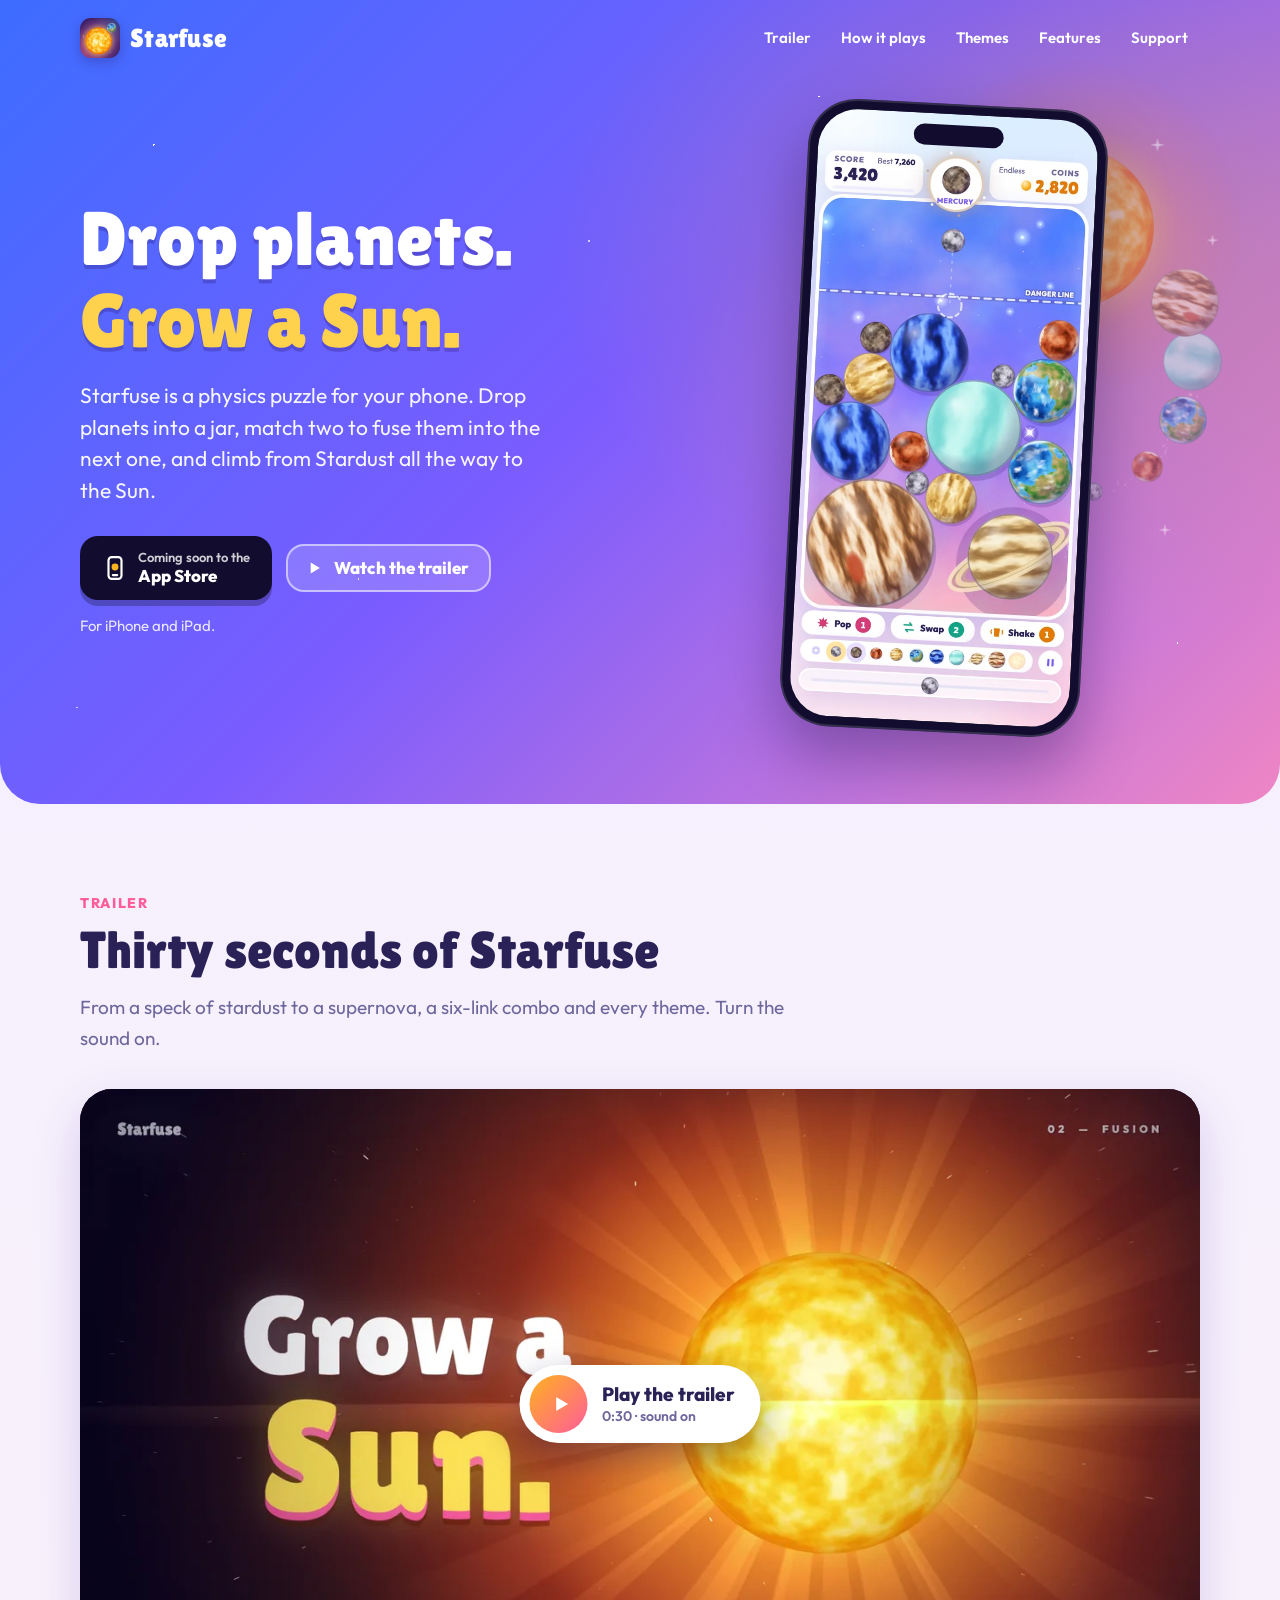
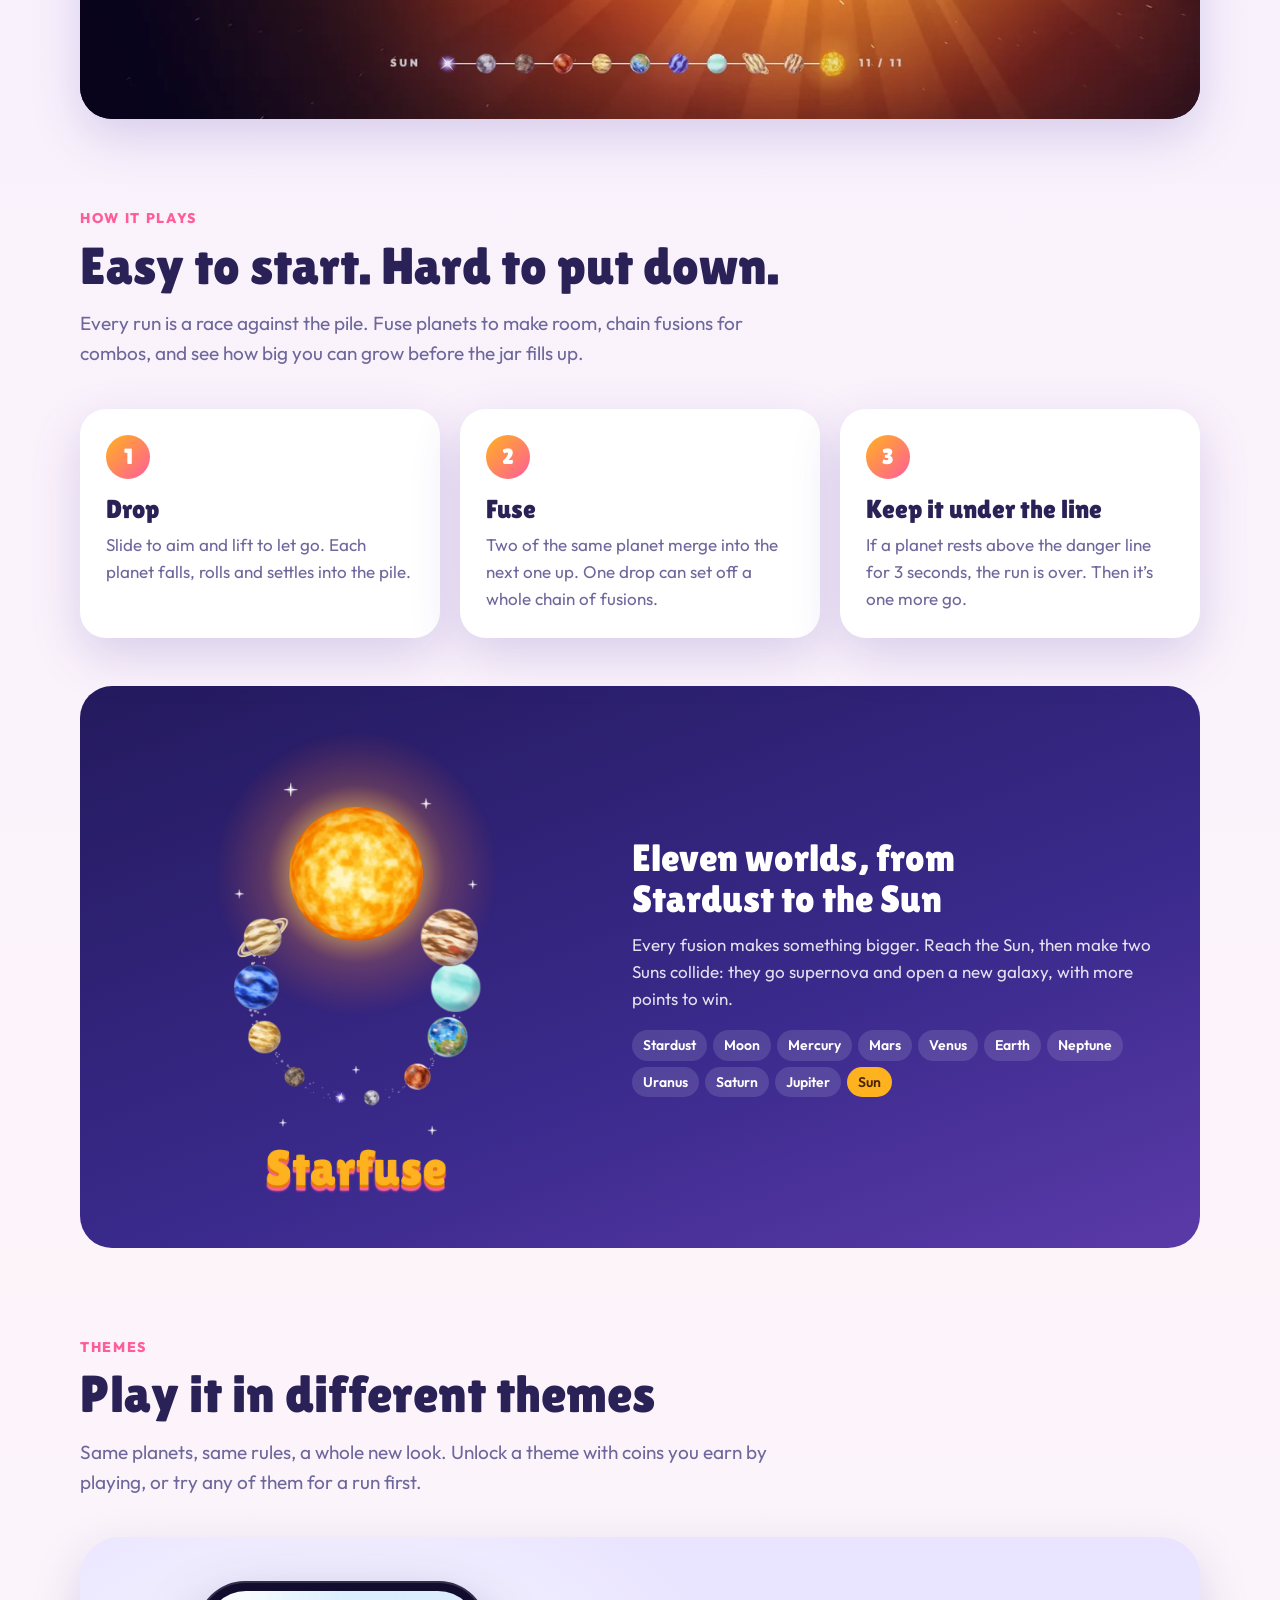
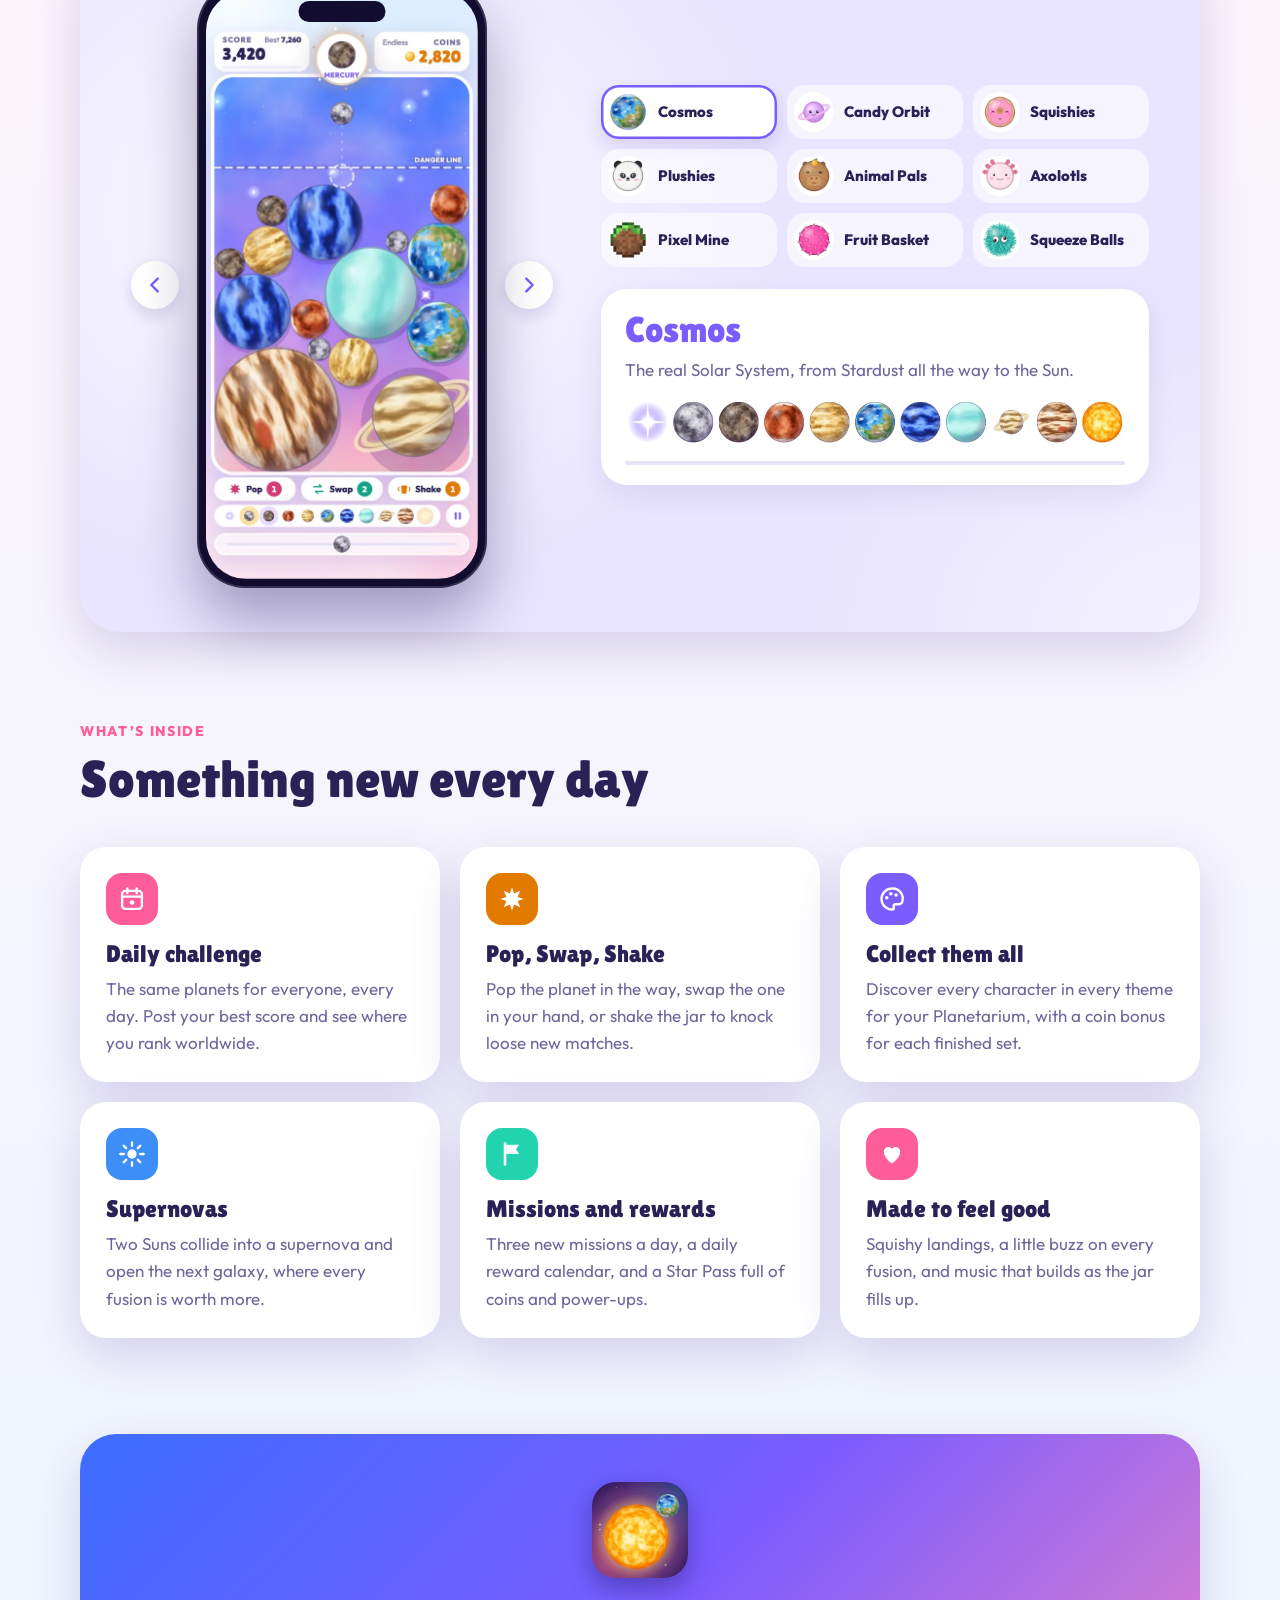
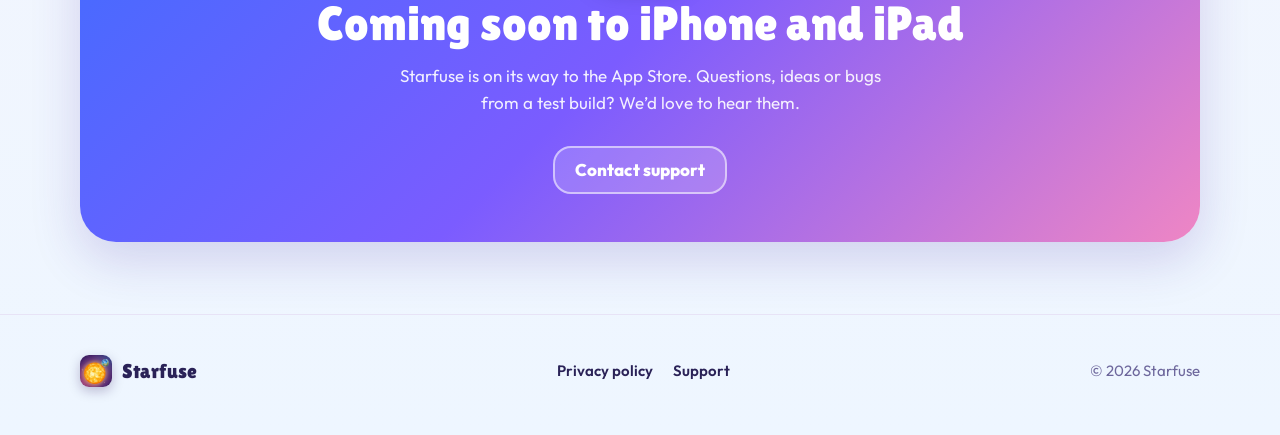
==== commit a59443c3: "Site: a 30-second trailer under the hero" ====
--- a/index.html
+++ b/index.html
@@ -29,6 +29,7 @@
       <div class="wrap">
         <a class="brand" href="./"><img src="./img/icon-256.webp" alt="" width="40" height="40"><span>Starfuse</span></a>
         <nav class="nav" aria-label="Site">
+          <a class="opt" href="#trailer">Trailer</a>
           <a class="opt" href="#how">How it plays</a>
           <a class="opt" href="#themes">Themes</a>
           <a class="opt" href="#features">Features</a>
@@ -49,7 +50,7 @@
             <svg viewBox="0 0 24 24" aria-hidden="true"><rect x="6" y="2" width="12" height="20" rx="3" fill="none" stroke="currentColor" stroke-width="2"/><circle cx="12" cy="11" r="3.2" fill="#ffb21f"/><path d="M10 18.5h4" stroke="currentColor" stroke-width="2" stroke-linecap="round"/></svg>
             <span><small>Coming soon to the</small>App Store</span>
           </span>
-          <a class="btn ghost" href="#how">See how it plays</a>
+          <a class="btn ghost" href="#trailer"><svg viewBox="0 0 24 24" aria-hidden="true"><path d="M8 5.5v13l11-6.5z" fill="currentColor"/></svg>Watch the trailer</a>
         </div>
         <p class="devices">For iPhone and iPad.</p>
       </div>
@@ -61,6 +62,24 @@
   </div>
 
   <main id="main">
+    <!-- The 30-second trailer (made in reel/, README "The trailer"). Served from the site itself, and only loaded once
+         someone presses play. -->
+    <section class="block wrap" id="trailer">
+      <p class="kicker">Trailer</p>
+      <h2>Thirty seconds of Starfuse</h2>
+      <p class="intro">From a speck of stardust to a supernova, a six-link combo and every theme. Turn the sound on.</p>
+      <div class="reel">
+        <video id="reelVideo" preload="none" playsinline poster="./img/trailer-poster.webp" width="1920" height="1080"
+          aria-label="The Starfuse trailer: planets fuse from Stardust to the Sun, a game on an iPhone, and the nine themes.">
+          <source src="./video/starfuse-trailer.mp4" type="video/mp4">
+        </video>
+        <button class="play" type="button" id="reelPlay">
+          <svg viewBox="0 0 24 24" aria-hidden="true"><path d="M8 5.5v13l11-6.5z" fill="currentColor"/></svg>
+          <span>Play the trailer<small>0:30 · sound on</small></span>
+        </button>
+      </div>
+    </section>
+
     <section class="block wrap" id="how">
       <p class="kicker">How it plays</p>
       <h2>Easy to start. Hard to put down.</h2>
@@ -188,6 +207,16 @@
         ' in Starfuse and dares you to beat it. Starfuse is coming soon to the App Store.');
       document.getElementById('challenge').hidden = false;
       history.replaceState(null, '', location.pathname + location.hash);
+    })();
+    // The trailer: the poster and a play button until someone presses play, then the browser's own controls.
+    (() => {
+      const video = document.getElementById('reelVideo'), play = document.getElementById('reelPlay');
+      play.addEventListener('click', () => {
+        video.controls = true;
+        play.hidden = true;
+        video.play().catch(() => { video.controls = false; play.hidden = false; });
+      });
+      video.addEventListener('ended', () => { video.controls = false; video.load(); play.hidden = false; }); // back to the poster
     })();
     // The themes showcase: one phone, nine themes. Captures of the game in site/img/themes (README, "The website").
     (() => {
--- a/site.css
+++ b/site.css
@@ -73,6 +73,7 @@
 .btn.store svg { width: 26px; height: 26px; flex: none; }
 .btn.ghost { color: #fff; background: rgba(255, 255, 255, .16); box-shadow: inset 0 0 0 2px rgba(255, 255, 255, .55); }
 .btn.ghost:hover { background: rgba(255, 255, 255, .26); }
+.btn.ghost svg { width: 20px; height: 20px; flex: none; margin-left: -4px; }
 
 /* ---------- hero ---------- */
 .hero {
@@ -132,6 +133,27 @@
 .kicker { font-weight: 800; font-size: 14px; letter-spacing: .12em; text-transform: uppercase; color: var(--pink); }
 .block h2 { margin-top: 8px; font-size: clamp(34px, 4.6vw, 52px); }
 .block .intro { margin-top: 14px; max-width: 60ch; color: var(--dim); font-size: 19px; }
+
+/* The trailer: a 16:9 video with a play button over its poster until it starts. */
+.reel {
+  position: relative; margin-top: 36px; aspect-ratio: 16 / 9; border-radius: 32px; overflow: hidden;
+  background: #120d2e; box-shadow: var(--shadow);
+}
+.reel video { display: block; width: 100%; height: 100%; object-fit: cover; }
+.reel .play {
+  position: absolute; left: 50%; top: 50%; transform: translate(-50%, -50%);
+  display: inline-flex; align-items: center; gap: 14px; padding: 10px 26px 10px 10px; border: 0; border-radius: 999px;
+  font: 800 19px/1.15 var(--body); color: var(--ink); text-align: left; background: #fff; cursor: pointer;
+  box-shadow: 0 14px 36px rgba(20, 8, 70, .4); transition: transform .15s, box-shadow .15s;
+}
+.reel .play:hover { transform: translate(-50%, -50%) scale(1.04); box-shadow: 0 18px 44px rgba(20, 8, 70, .45); }
+.reel .play:focus-visible { outline: 3px solid var(--sun); outline-offset: 3px; }
+.reel .play svg {
+  width: 58px; height: 58px; flex: none; padding: 16px 14px 16px 18px; border-radius: 50%;
+  color: #fff; background: linear-gradient(135deg, var(--sun), var(--pink));
+}
+.reel .play span { white-space: nowrap; }
+.reel .play small { display: block; margin-top: 2px; font-weight: 600; font-size: 14px; color: var(--dim); }
 
 .steps { display: grid; grid-template-columns: repeat(3, 1fr); gap: 20px; margin-top: 40px; counter-reset: step; }
 .step { padding: 26px; border-radius: 26px; background: var(--card); box-shadow: var(--shadow); }
@@ -257,4 +279,9 @@
   .arrow { width: 40px; height: 40px; }
   .chain { padding: 24px 18px; }
   .closing { padding: 40px 20px; }
-}
+  .reel { margin-top: 28px; border-radius: 22px; }
+  /* just the round button; the words stay for screen readers */
+  .reel .play { padding: 0; background: none; box-shadow: none; }
+  .reel .play span { position: absolute; width: 1px; height: 1px; overflow: hidden; clip-path: inset(50%); }
+  .reel .play svg { width: 64px; height: 64px; padding: 19px 16px 19px 21px; box-shadow: 0 10px 26px rgba(20, 8, 70, .45); }
+}
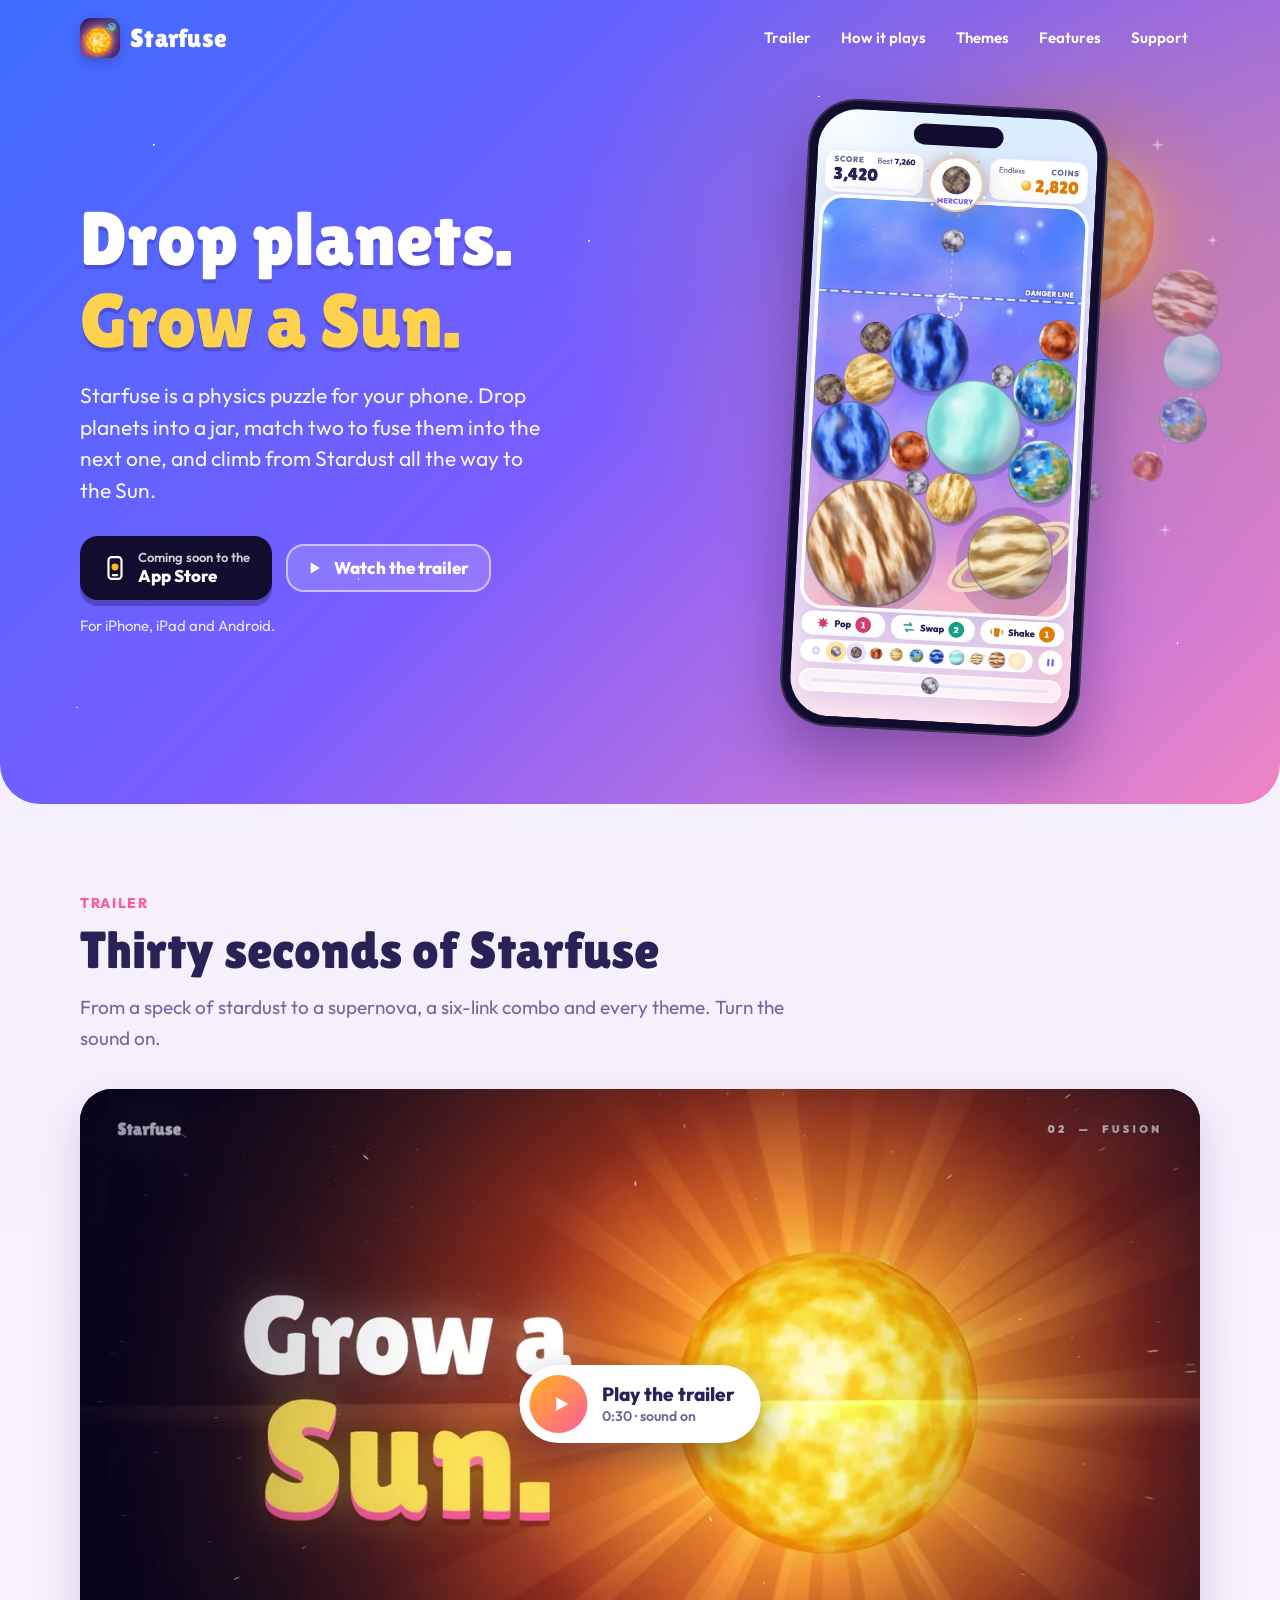
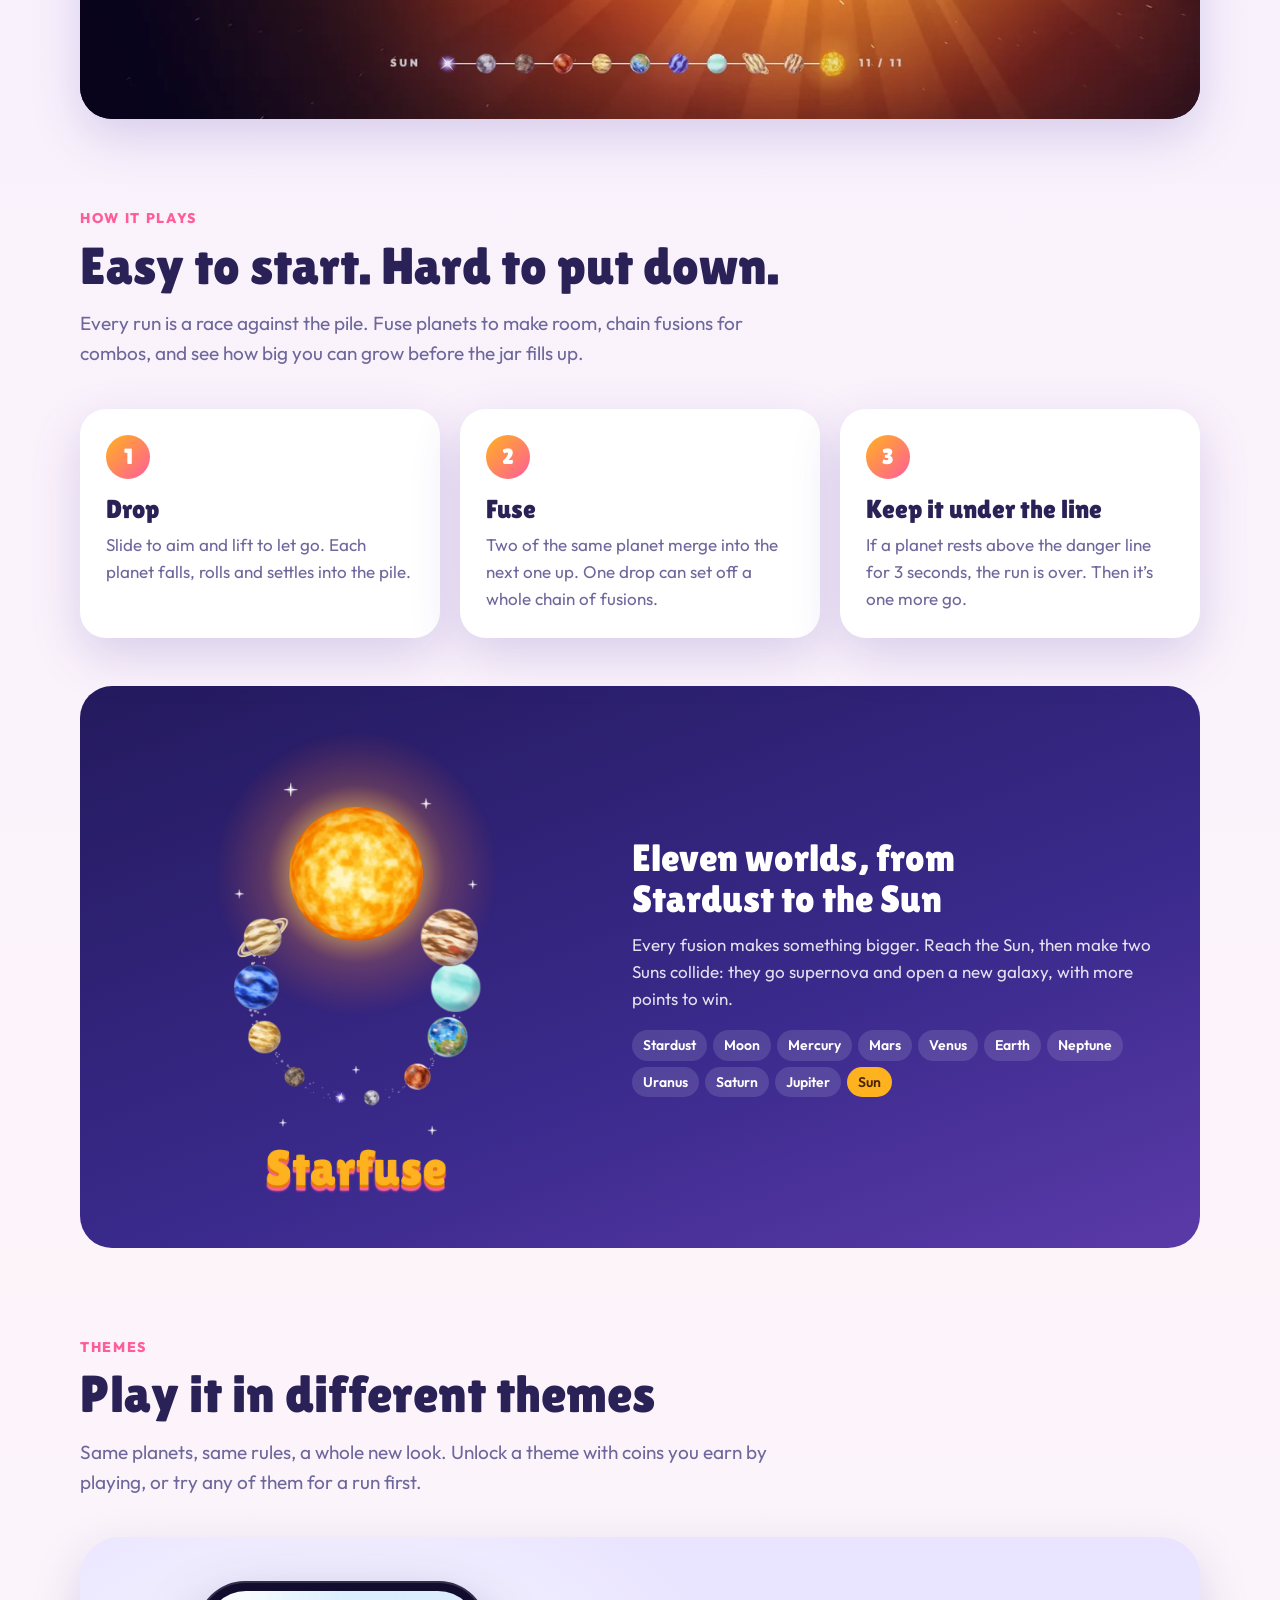
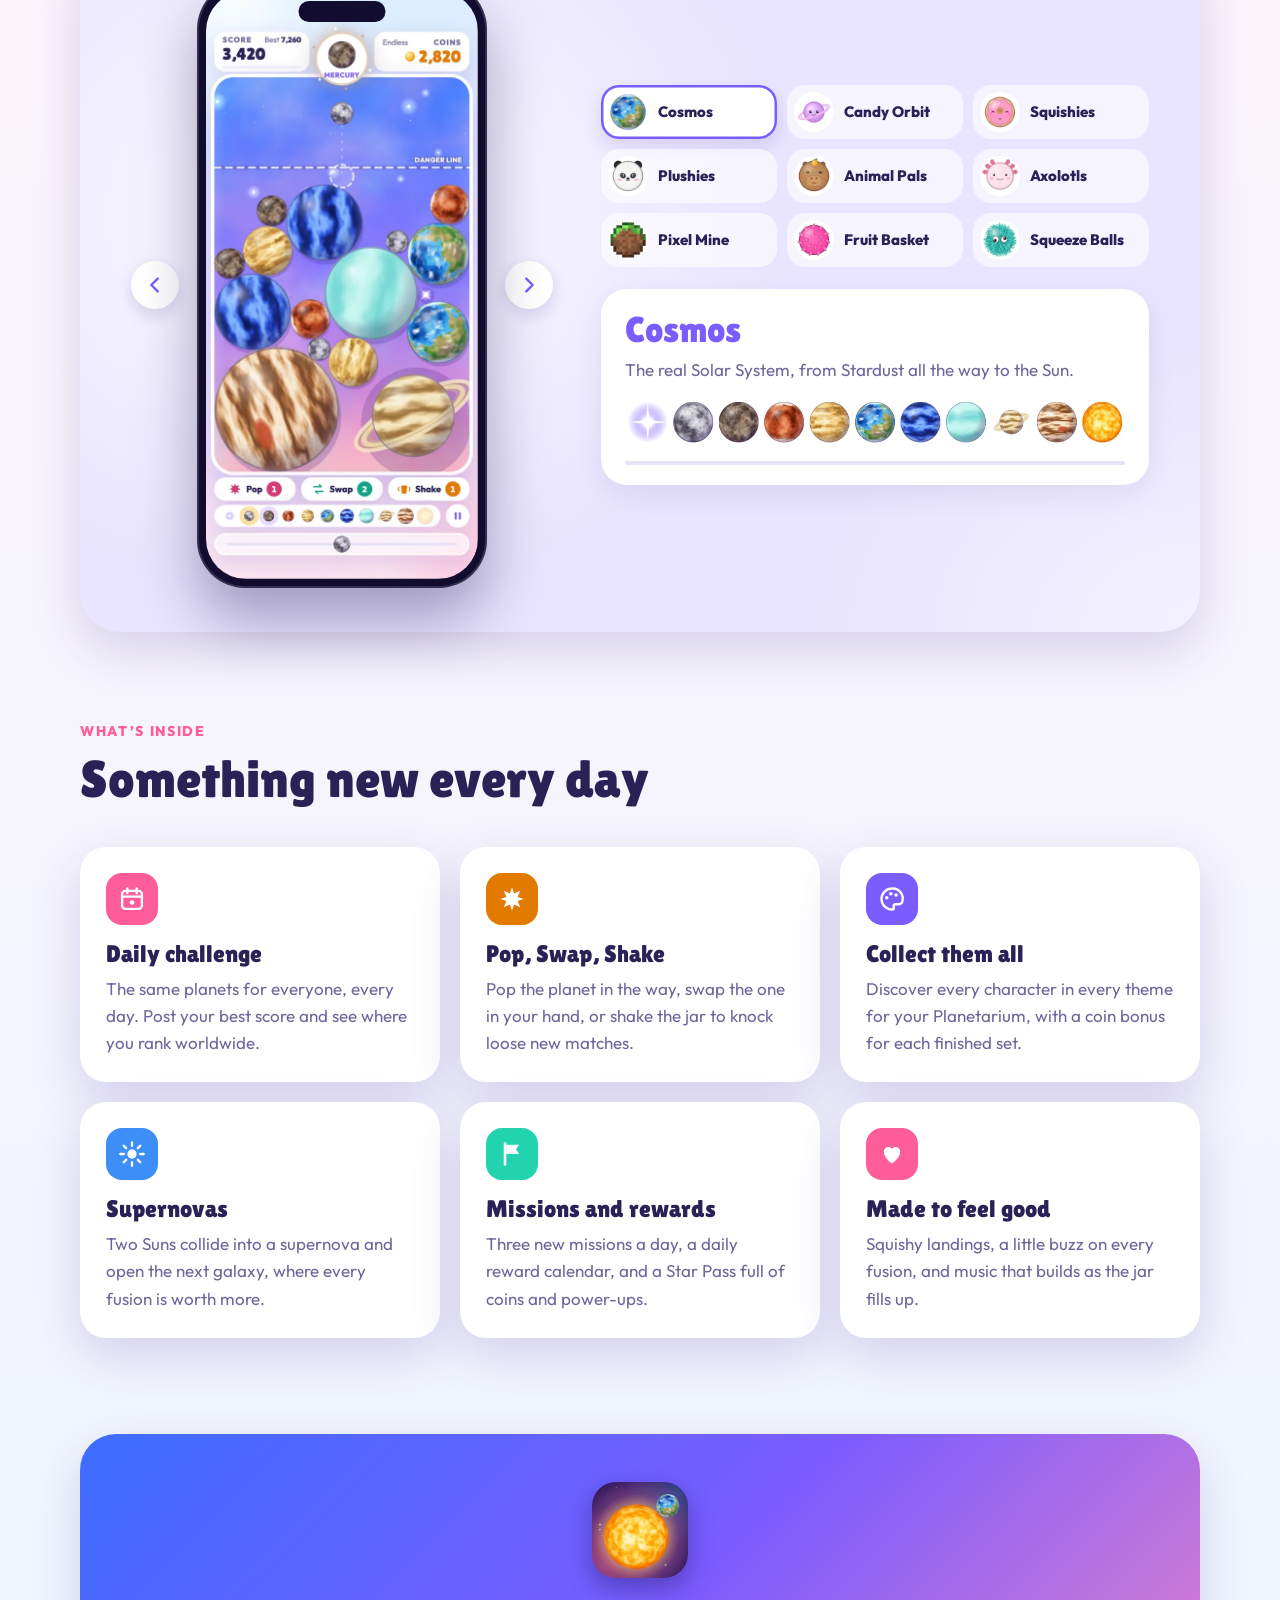
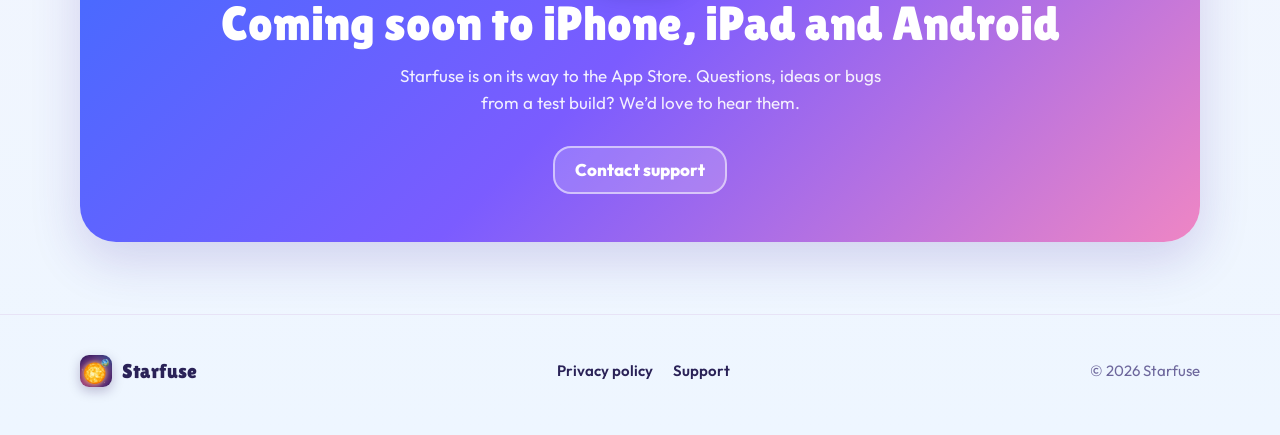
==== commit a6a39f11: "Site: real support/privacy contact addresses, Android in platform wording Co-Authored-By: Claude Son" ====
--- a/index.html
+++ b/index.html
@@ -4,7 +4,7 @@
   <meta charset="utf-8">
   <meta name="viewport" content="width=device-width, initial-scale=1">
   <title>Starfuse: drop planets, grow a Sun</title>
-  <meta name="description" content="Starfuse is a physics puzzle for iPhone and iPad. Drop planets into a jar, match two to fuse them, and climb from Stardust to the Sun. Coming soon to the App Store.">
+  <meta name="description" content="Starfuse is a physics puzzle for iPhone, iPad and Android. Drop planets into a jar, match two to fuse them, and climb from Stardust to the Sun. Coming soon to the App Store.">
   <meta name="theme-color" content="#7b5cff">
   <link rel="icon" href="./favicon.svg" type="image/svg+xml">
   <link rel="apple-touch-icon" href="./apple-touch-icon.png">
@@ -12,7 +12,7 @@
   <meta property="og:type" content="website">
   <meta property="og:site_name" content="Starfuse">
   <meta property="og:title" content="Starfuse: drop planets, grow a Sun">
-  <meta property="og:description" content="A physics puzzle for iPhone and iPad. Match two planets to fuse them, from Stardust to the Sun.">
+  <meta property="og:description" content="A physics puzzle for iPhone, iPad and Android. Match two planets to fuse them, from Stardust to the Sun.">
   <meta property="og:url" content="https://starfuse.app/">
   <meta property="og:image" content="https://starfuse.app/img/og.jpg">
   <meta property="og:image:width" content="1200">
@@ -52,7 +52,7 @@
           </span>
           <a class="btn ghost" href="#trailer"><svg viewBox="0 0 24 24" aria-hidden="true"><path d="M8 5.5v13l11-6.5z" fill="currentColor"/></svg>Watch the trailer</a>
         </div>
-        <p class="devices">For iPhone and iPad.</p>
+        <p class="devices">For iPhone, iPad and Android.</p>
       </div>
       <div class="hero-art">
         <img class="planets" src="./img/planets-arc.webp" alt="" width="720" height="1106">
@@ -180,7 +180,7 @@
     <section class="wrap">
       <div class="closing">
         <img src="./img/icon-256.webp" alt="" width="96" height="96" loading="lazy">
-        <h2>Coming soon to iPhone and iPad</h2>
+        <h2>Coming soon to iPhone, iPad and Android</h2>
         <p>Starfuse is on its way to the App Store. Questions, ideas or bugs from a test build? We’d love to hear them.</p>
         <div class="cta"><a class="btn ghost" href="./support.html">Contact support</a></div>
       </div>
